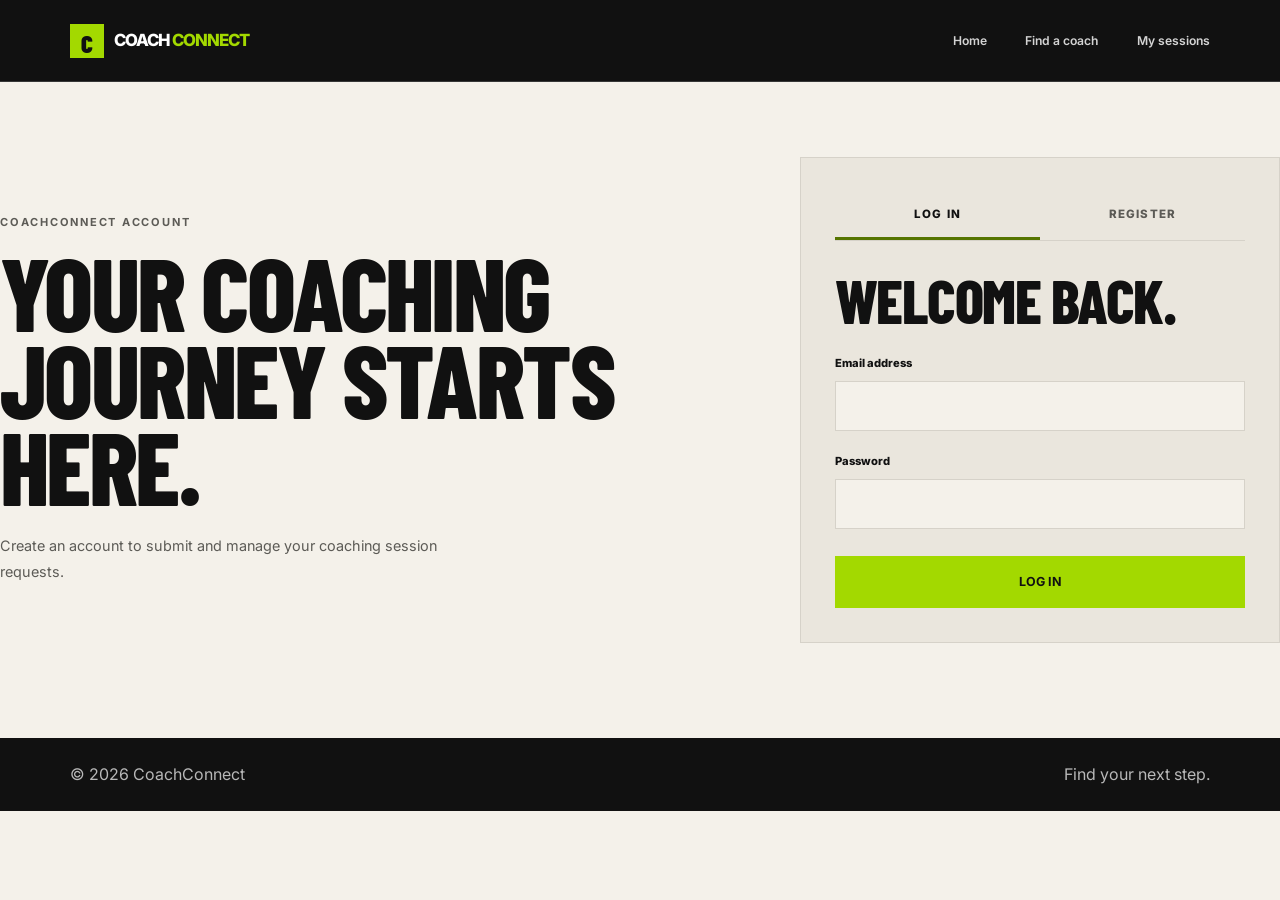
==== html/auth.html @ 82416b64 "Working on Supabase Integration" ====
<!doctype html>
<html lang="en">
<head>
  <meta charset="utf-8">
  <meta name="viewport" content="width=device-width, initial-scale=1">
  <meta name="description" content="Sign in or register for CoachConnect.">

  <title>Account | CoachConnect</title>

  <link rel="preconnect" href="https://fonts.googleapis.com">
  <link rel="preconnect" href="https://fonts.gstatic.com" crossorigin>
  <link href="https://fonts.googleapis.com/css2?family=Barlow+Condensed:wght@500;600;700;800&family=Inter:wght@400;500;600;700&display=swap" rel="stylesheet">

  <link rel="stylesheet" href="/css/style.css">
  <script type="module" src="../js/auth.js"></script>
</head>

<body>

  <a class="skip-link" href="#main-content">Skip to content</a>

  <header class="site-header">
    <a class="logo" href="/html/index.html" aria-label="CoachConnect home">
      <span class="logo-mark" aria-hidden="true">C</span>
      <span>COACH<span class="logo-accent">CONNECT</span></span>
    </a>

    <nav class="primary-nav" aria-label="Main navigation">
      <a href="/html/index.html">Home</a>
      <a href="/html/find-coach.html">Find a coach</a>
      <a href="/html/my-sessions.html">My sessions</a> 
      <!--<a href="/html/auth.html">Account</a> -->
    </nav>
  </header>

  <main id="main-content" class="page-shell auth-page">

    <section class="auth-intro">
      <p class="eyebrow">COACHCONNECT ACCOUNT</p>
      <h1>Your coaching journey starts here.</h1>
      <p class="page-lead">
        Create an account to submit and manage your coaching session requests.
      </p>
    </section>

    <section class="auth-card">

      <div class="auth-tabs">
        <button
          type="button"
          class="auth-tab active"
          id="show-login"
          aria-pressed="true">
          LOG IN
        </button>

        <button
          type="button"
          class="auth-tab"
          id="show-register"
          aria-pressed="false">
          REGISTER
        </button>
      </div>

      <div id="auth-message" class="notice" role="status" aria-live="polite" hidden></div>

      <!-- Login form -->
      <form id="login-form" class="auth-form">

        <h2>Welcome back.</h2>

        <div class="form-field">
          <label for="login-email">Email address</label>
          <input
            type="email"
            id="login-email"
            name="email"
            autocomplete="email"
            required>
        </div>

        <div class="form-field">
          <label for="login-password">Password</label>
          <input
            type="password"
            id="login-password"
            name="password"
            autocomplete="current-password"
            required>
        </div>

        <button class="button button-accent" type="submit">
          LOG IN
        </button>

      </form>

      <!-- Registration form -->
      <form id="register-form" class="auth-form" hidden>

        <h2>Create your account.</h2>

        <div class="form-field">
          <label for="register-name">Full name</label>
          <input
            type="text"
            id="register-name"
            name="fullName"
            autocomplete="name"
            required>
        </div>

        <div class="form-field">
          <label for="register-email">Email address</label>
          <input
            type="email"
            id="register-email"
            name="email"
            autocomplete="email"
            required>
        </div>

        <div class="form-field">
          <label for="register-password">Password</label>
          <input
            type="password"
            id="register-password"
            name="password"
            autocomplete="new-password"
            minlength="8"
            required>
        </div>

        <button class="button button-accent" type="submit">
          CREATE ACCOUNT
        </button>

      </form>

      <!-- Logged-in account information -->
      <div id="account-panel" hidden>
        <h2>You're signed in.</h2>
        <p id="account-name"></p>

        <a class="button button-accent" href="/html/my-sessions.html">
          VIEW MY SESSIONS
        </a>

        <button id="logout-button" class="button button-cancel" type="button">
          LOG OUT
        </button>
      </div>

    </section>

  </main>

  <footer class="site-footer">
    <span>© 2026 CoachConnect</span>
    <span>Find your next step.</span>
  </footer>

  

</body>
</html>
---- css/style.css ----
:root {
  color-scheme: light;
  --color-ink: #111111;
  --color-paper: #F4F1EA;
  --color-accent: #A3D900;
  --color-accent-dark: #567500;
  --color-muted: #5C5B56;
  --color-line: #D6D2C9;
  --color-white: #FFFFFF;
  --font-heading: "Barlow Condensed", Impact, sans-serif;
  --font-body: "Inter", Arial, sans-serif;
  --content-width: 1200px;
  --page-gutter: clamp(20px, 5.5vw, 84px);
  --space-1: 8px;
  --space-2: 16px;
  --space-3: 24px;
  --space-4: 32px;
  --space-5: 48px;
  --space-6: 64px;
  --space-7: 88px;
  --space-8: 112px;
  --focus-ring: 3px solid #567500;
}

* {
    box-sizing: border-box;
}

html {
    scroll-behavior: smooth;
    scroll-padding-top: 90px;
}

body{
    margin: 0;
    background: var(--color-paper);
    color: var(--color-ink);
    font-family: var(--font-body);
    line-height: 1.6;
    font-size: 16px;
    -webkit-font-smoothing: antialiased;
}

img {
    display: block;
    max-width: 100%;
}

a { 
    color: inherit; 
}

button, input, select {
    font: inherit;
}

button, a {
    -webkit-tap-highlight-color: transparent;
}

a:focus-visible,
button:focus-visible,
input:focus-visible,
select:focus-visible {
  outline: var(--focus-ring);
  outline-offset: 4px;
}

.content-width {
  width: min(var(--content-width), calc(100% - (var(--page-gutter) * 2)));
  margin-inline: auto;
}

.skip-link {
  position: absolute;
  top: 8px;
  left: 8px;
  z-index: 1000;
  padding: 10px 14px;
  background: var(--color-accent);
  color: var(--color-ink);
  font-weight: 700;
  transform: translateY(-150%);
}
.skip-link:focus { 
    transform: translateY(0); 
}

.eyebrow {
  display: flex;
  align-items: center;
  gap: 12px;
  margin: 0 0 18px;
  font-size: .69rem;
  font-weight: 700;
  letter-spacing: .16em;
  line-height: 1.4;
  text-transform: uppercase;
}

.eyebrow-line {
  display: inline-block;
  width: 28px;
  height: 2px;
  flex: 0 0 auto;
  background: var(--color-accent);
}

.eyebrow-line-dark { 
    background: var(--color-ink); 
}
.eyebrow-dark { 
    color: var(--color-ink); 
}

/**Organise this part better */
h1, h2, h3, p { margin-top: 0; }

h1, h2, h3 {
  font-family: var(--font-heading);
  font-weight: 800;
  text-transform: uppercase;
  line-height: .92;
  letter-spacing: -.025em;
}

h1 { font-size: clamp(4.2rem, 9.4vw, 9.1rem); }
h2 { font-size: clamp(3.4rem, 6.3vw, 6.3rem); }
h3 { font-size: 2rem; }

.button {
  display: inline-flex;
  min-height: 52px;
  align-items: center;
  justify-content: center;
  gap: 28px;
  padding: 14px 20px;
  border: 0;
  border-radius: 0;
  font-size: .78rem;
  font-weight: 700;
  text-decoration: none;
  transition: background-color .2s ease, color .2s ease, transform .2s ease;
}
.button:hover { transform: translateY(-2px); }
.button-accent { background: var(--color-accent); color: var(--color-ink); }
.button-accent:hover { background: #B8F000; }
.button-dark { background: var(--color-ink); color: var(--color-white); }
.button-dark:hover { background: #343434; }

.text-link {
  display: inline-flex;
  align-items: center;
  gap: 12px;
  font-size: .78rem;
  font-weight: 700;
  text-decoration-thickness: 1px;
  text-underline-offset: 5px;
}
.text-link-light { color: var(--color-white); }

/* Header and navigation */
.site-header { 
    min-height: 82px; 
    padding: 14px var(--page-gutter); 
    display: flex; 
    align-items: center; 
    justify-content: space-between; 
    border-bottom: 1px solid rgba(255, 255, 255,.16);
    position: relative;
    z-index: 20;
    gap: 30px;
    background: var(--color-ink);
    color: var(--color-white);
}

.logo, .footer-logo { 
    font-weight: 800; 
    letter-spacing: -.06em; 
    text-decoration: none; 
    font-size: 1.05rem; 
    display: inline-flex;
    align-items: center;
    gap: 10px;
    color: inherit;
}

.logo-mark {
  display: grid;
  width: 34px;
  height: 34px;
  place-items: center;
  background: var(--color-accent);
  color: var(--color-ink);
  font-family: var(--font-heading);
  font-size: 1.55rem;
  font-weight: 900;
  letter-spacing: 0;
}
.logo-accent, .footer-logo span { color: var(--color-accent); margin-left: 3px; }

.primary-nav { 
    display: flex; 
    gap: clamp(20px, 3vw, 42px);
    align-items:center;
}

.primary-nav a { 
    text-decoration: none; 
    font-size: .76rem; 
    font-weight: 600; 
    color: rgba(255, 255, 255,.82);
    transition: color .2s ease;
}

.primary-nav a:hover, .primary-nav a[aria-current="page"] { color: var(--color-accent); }
.primary-nav .nav-cta {
  display: inline-flex;
  min-height: 42px;
  align-items: center;
  gap: 18px;
  padding: 10px 14px;
  background: var(--color-accent);
  color: var(--color-ink);
}
.primary-nav .nav-cta:hover { background: #B8F000; color: var(--color-ink); }

.menu-toggle { 
    display: none; 
    border: 0; 
    background: transparent; 
    padding: 8px 0 8px 12px; 
    font: inherit; 
    align-items: center;
    min-height: 44px;
    gap: 12px;
    color: var(--color-white);
    font-size: .8rem;
    font-weight: 700;
}

.menu-icon { display: grid; gap: 5px; }
.menu-icon span { display: block; width: 22px; height: 2px; background: var(--color-accent); }

/*Homepage Hero*/
.hero { 
    min-height: min(760px, calc(100svh - 82px));; 
    position: relative;
    display: flex;
    overflow: hidden;
    background:#252824 ;
    color: var(--color-white);
    align-items: center;
}

.hero-image, .hero-shade {
  position: absolute;
  inset: 0;
}

.hero-image {
  /*find a picture for the hero section
  background-image: 
  */
  background-position: center 42%;
  background-size: cover;
  transform: scale(1.02);
}

.hero-shade {
  background: linear-gradient(90deg, rgba(10,12,10,.94) 0%, rgba(10,12,10,.78) 44%, rgba(10,12,10,.22) 100%),
              linear-gradient(0deg, rgba(10,12,10,.45), transparent 42%);
}

.hero-content {
  position: relative;
  z-index: 2;
  padding-block: 96px 112px;
}
.hero-eyebrow { color: rgba(255,255,255,.9); margin-bottom: 30px; }
.hero-title {
  max-width: 900px;
  margin: 0;
  font-size: clamp(4.5rem, 10.2vw, 10rem);
  line-height: .79;
  letter-spacing: -.035em;
}

.hero-title span { color: var(--color-accent); }
.hero-copy {
  max-width: 510px;
  margin: 30px 0 0;
  color: rgba(255,255,255,.82);
  font-size: clamp(.95rem, 1.2vw, 1.06rem);
  line-height: 1.75;
}
.hero-actions { display: flex; align-items: center; flex-wrap: wrap; gap: 28px; margin-top: 32px; }
.hero-index {
  position: absolute;
  z-index: 2;
  right: var(--page-gutter);
  bottom: 42px;
  display: flex;
  align-items: center;
  gap: 12px;
  color: rgba(255,255,255,.8);
  font-size: .68rem;
  font-weight: 700;
}
.hero-index span:first-child { color: var(--color-accent); }
.hero-index-line { width: 70px; height: 1px; background: rgba(255,255,255,.55); }
.hero-location {
  position: absolute;
  z-index: 2;
  left: var(--page-gutter);
  bottom: 28px;
  margin: 0;
  color: rgba(255,255,255,.68);
  font-size: .59rem;
  font-weight: 700;
  letter-spacing: .14em;
}

/* Quick search band */
.search-band {
  display: grid;
  grid-template-columns: minmax(190px, .7fr) minmax(0, 1.8fr);
  column-gap: clamp(30px, 6vw, 90px);
  align-items: center;
  padding: 48px var(--page-gutter) 38px;
  background: var(--color-accent);
}
.search-band-heading h2 {
  margin: 0;
  font-size: clamp(2.2rem, 4vw, 3.8rem);
  line-height: .88;
}
.search-band-heading .eyebrow { margin-bottom: 12px; }
.quick-search {
  display: flex;
  min-height: 76px;
  align-items: center;
  gap: 20px;
  padding: 10px;
  background: var(--color-paper);
}
.search-field { display: grid; flex: 1 1 0; gap: 4px; padding: 0 14px; }
.field-label { font-size: .6rem; font-weight: 800; letter-spacing: .13em; }
.search-field select, .search-field input {
  width: 100%;
  min-height: 30px;
  border: 0;
  border-radius: 0;
  outline-offset: 3px;
  background: transparent;
  color: var(--color-ink);
  font-size: .84rem;
}
.search-field input::placeholder { color: #77756E; opacity: 1; }
.search-divider { width: 1px; height: 38px; background: var(--color-line); }
.search-submit { flex: 0 0 auto; }
.search-note {
  grid-column: 2;
  margin: 12px 0 0;
  color: #303820;
  font-size: .72rem;
}
.search-note a { font-weight: 700; text-underline-offset: 3px; }

/* Featured coach cards */
.section { padding-block: var(--space-8); }
.featured-section { padding-top: 112px; padding-bottom: 112px; }
.section-heading {
  display: flex;
  align-items: end;
  justify-content: space-between;
  gap: 30px;
  margin-bottom: 42px;
}
.section-heading h2 { margin: 0; }
.section-heading h2 span, .how-intro h2 span, .closing-cta h2 span { color: var(--color-accent-dark); }
.section-heading .text-link { margin-bottom: 8px; }
.coach-grid { display: grid; grid-template-columns: repeat(3, minmax(0, 1fr)); gap: 22px; }
.coach-card { min-width: 0; background: #EAE6DD; }
.coach-image-link {
  position: relative;
  display: block;
  height: clamp(190px, 23vw, 285px);
  overflow: hidden;
  background: #D2CEC4;
}
.coach-image-link img {
  width: 100%;
  height: 100%;
  object-fit: cover;
  transition: transform .5s ease;
}
.coach-card:hover .coach-image-link img { transform: scale(1.045); }
.coach-sport-tag {
  position: absolute;
  left: 14px;
  bottom: 14px;
  padding: 7px 10px;
  background: var(--color-accent);
  color: var(--color-ink);
  font-size: .61rem;
  font-weight: 800;
  letter-spacing: .1em;
}
.coach-card-body { padding: 22px 20px 18px; }
.coach-card-topline {
  display: flex;
  justify-content: space-between;
  gap: 10px;
  margin-bottom: 13px;
  color: #65635D;
  font-size: .58rem;
  font-weight: 700;
  letter-spacing: .1em;
}
.coach-card h3 { margin: 0 0 7px; font-size: 2rem; }
.coach-speciality { margin: 0 0 12px; color: #4D4B45; font-size: .75rem; font-weight: 700; }
.coach-description { min-height: 70px; margin: 0; color: #5C5A54; font-size: .78rem; line-height: 1.65; }
.coach-card-footer {
  display: flex;
  align-items: center;
  justify-content: space-between;
  gap: 12px;
  margin-top: 18px;
  padding-top: 15px;
  border-top: 1px solid #D3CFC5;
}
.coach-card-footer strong { font-size: 1rem; }
.coach-card-footer small { color: #5C5A54; font-size: .68rem; }
.coach-card-footer a { font-size: .68rem; font-weight: 700; text-decoration: none; }
.coach-card-footer a:hover { text-decoration: underline; text-underline-offset: 4px; }
.sample-note { margin: 20px 0 0; color: #626057; font-size: .66rem; line-height: 1.6; }

/* How it works */
.how-section { padding-block: 105px; background: var(--color-ink); color: var(--color-white); }
.how-layout { display: grid; grid-template-columns: .9fr 1.1fr; gap: clamp(50px, 9vw, 140px); }
.how-intro h2 { margin: 0 0 24px; }
.how-intro h2 span { color: var(--color-accent); }
.how-intro > p:not(.eyebrow) { max-width: 390px; margin-bottom: 10px; color: rgba(255,255,255,.7); font-size: .88rem; line-height: 1.8; }
.how-intro .button { margin-top: 24px; }
.steps-list { border-top: 1px solid rgba(255,255,255,.25); }
.step-item {
  display: grid;
  grid-template-columns: 48px 1fr 24px;
  align-items: start;
  gap: 18px;
  padding: 25px 0;
  border-bottom: 1px solid rgba(255,255,255,.25);
}
.step-number { padding-top: 5px; color: var(--color-accent); font-size: .72rem; font-weight: 700; }
.step-item h3 { margin: 0 0 7px; font-size: 1.75rem; }
.step-item p { max-width: 440px; margin: 0; color: rgba(255,255,255,.67); font-size: .77rem; line-height: 1.7; }
.step-arrow { color: var(--color-accent); font-size: 1.15rem; }

/* Closing CTA and footer */
.closing-cta {
  display: flex;
  align-items: center;
  justify-content: space-between;
  gap: 30px;
  padding-block: 100px;
}
.closing-cta h2 { margin: 0; }
.closing-cta h2 span { color: var(--color-accent-dark); }
.closing-cta .button { min-width: 185px; }

.site-footer {
  display: flex;
  align-items: center;
  justify-content: space-between;
  gap: 20px;
  padding: 24px var(--page-gutter);
  background: var(--color-ink);
  color: rgba(255,255,255,.7);
}
.footer-logo { color: var(--color-white); font-size: .8rem; }
.site-footer p { margin: 0; font-size: .68rem; }

/* Responsive layouts */
@media (max-width: 900px) {
  .search-band { grid-template-columns: 1fr; gap: 24px; }
  .search-note { grid-column: 1; }
  .coach-grid { gap: 14px; }
  .coach-card-body { padding-inline: 15px; }
  .coach-card h3 { font-size: 1.75rem; }
  .how-layout { gap: 48px; }
}

@media (max-width: 700px) {
  :root { --page-gutter: 22px; }
  .site-header { min-height: 72px; }
  .menu-toggle { display: inline-flex; }
  .primary-nav {
    position: absolute;
    top: 100%;
    right: 0;
    left: 0;
    display: none;
    align-items: stretch;
    gap: 0;
    padding: 8px var(--page-gutter) 18px;
    background: var(--color-ink);
    border-top: 1px solid rgba(255,255,255,.15);
  }

  .primary-nav.is-open { display: flex; flex-direction: column; }
  .primary-nav a { padding: 13px 0; }
  .primary-nav .nav-cta { justify-content: space-between; margin-top: 8px; padding-inline: 14px; }
  .hero { min-height: 680px; min-height: min(760px, calc(100svh - 72px)); align-items: end; }
  .hero-image { background-position: 58% center; }
  .hero-shade { background: linear-gradient(90deg, rgba(10,12,10,.88), rgba(10,12,10,.45)), linear-gradient(0deg, rgba(10,12,10,.65), transparent 75%); }
  .hero-content { padding-block: 90px 115px; }
  .hero-title { font-size: clamp(4.2rem, 17vw, 7.3rem); }
  .hero-copy { max-width: 430px; font-size: .9rem; }
  .hero-index { bottom: 22px; }
  .hero-location { right: 90px; bottom: 20px; max-width: 190px; font-size: .52rem; line-height: 1.5; }
  .search-band { padding: 38px var(--page-gutter) 28px; gap: 22px; }
  .search-band-heading h2 { font-size: 3.2rem; }
  .quick-search { display: grid; grid-template-columns: 1fr; gap: 8px; padding: 12px; }
  .search-field { padding: 8px 8px 10px; }
  .search-divider { width: 100%; height: 1px; }
  .search-submit { width: 100%; }
  .featured-section { padding-top: 76px; padding-bottom: 76px; }
  .section-heading { align-items: start; flex-direction: column; gap: 18px; margin-bottom: 28px; }
  .section-heading h2 { font-size: clamp(3.5rem, 14vw, 5.5rem); }
  .coach-grid { grid-template-columns: 1fr; gap: 20px; }
  .coach-image-link { height: 250px; }
  .coach-card-body { padding: 20px; }
  .coach-description { min-height: 0; }
  .how-section { padding-block: 76px; }
  .how-layout { grid-template-columns: 1fr; gap: 48px; }
  .how-intro h2 { font-size: clamp(3.8rem, 15vw, 5.7rem); }
  .step-item { grid-template-columns: 34px 1fr 18px; gap: 12px; padding: 22px 0; }
  .step-item h3 { font-size: 1.65rem; }
  .closing-cta { align-items: flex-start; flex-direction: column; padding-block: 75px; }
  .closing-cta h2 { font-size: clamp(3.8rem, 15vw, 5.7rem); }
  .site-footer { align-items: flex-start; flex-direction: column; gap: 8px; padding-block: 22px; }
}

@media (max-width: 380px) {
  .hero-title { font-size: 3.85rem; }
  .hero-actions { align-items: flex-start; flex-direction: column; gap: 18px; }
  .coach-card-footer { align-items: flex-start; flex-direction: column; }
}

/* Respect the visitor's device-level motion preference. */
@media (prefers-reduced-motion: reduce) {
  html { scroll-behavior: auto; }
  *, *::before, *::after {
    animation-duration: .01ms !important;
    animation-iteration-count: 1 !important;
    transition-duration: .01ms !important;
    scroll-behavior: auto !important;
  }
}

/*FIND A COACH PAGE*/
.find-hero{
  position:relative;
  overflow:hidden;
  background:var(--color-ink);
  color:var(--color-white)
}

.find-hero:after{
  position:absolute;
  top:-80px;right:7%;
  width:360px;
  height:360px;
  border:1px solid rgba(163,217,0,.28);
  border-radius:50%;
  content:"";
  box-shadow:0 0 0 48px rgba(163,217,0,.035),0 0 0 96px rgba(163,217,0,.025)
}

.find-hero-inner{
  position:relative;z-index:1;padding-block:82px 88px
}

.find-hero h1{
  margin:0;font-size:clamp(5rem,10vw,9.5rem)
}

.find-hero h1 span{
  color:var(--color-accent)
}

.find-hero-inner>p:last-child{
  max-width:510px;margin:24px 0 0;color:rgba(255,255,255,.72);font-size:.92rem;line-height:1.75
}

.find-hero-index{
  position:absolute;
  right:var(--page-gutter);
  bottom:28px;
  color:rgba(255,255,255,.55);
  font-size:.6rem;font-weight:700;
  letter-spacing:.14em
}

.directory-section{
  padding-block:86px 90px
}

.directory-heading{
  display:flex;align-items:end;justify-content:space-between;gap:35px;margin-bottom:38px
}

.directory-heading h2{
  margin:0;font-size:clamp(3.8rem,7vw,6.3rem)
}

.directory-heading h2 span,.comparison-heading h2 span{
  color:var(--color-accent-dark)
}

.directory-intro{
  max-width:380px;margin:0 0 7px;color:var(--color-muted);font-size:.83rem;line-height:1.75
}

.filter-panel{
  display:grid;
  grid-template-columns:minmax(220px,1.5fr) repeat(3,minmax(130px,1fr)) auto;
  align-items:end;gap:12px;padding:20px;background:#EAE6DD;
  border:1px solid var(--color-line)
}

.filter-label{
  display:block;
  margin-bottom:8px;
  font-size:.61rem;
  font-weight:800;
  letter-spacing:.12em
}

.search-input-wrap{
  display:flex;
  min-height:48px;
  align-items:center;
  gap:9px;padding:0 12px;
  background:var(--color-paper);
  border:1px solid #D4D0C6}

.search-input-wrap>span{
  color:#626057;
  font-size:1.35rem
}

.search-input-wrap input{
  width:100%;min-width:0;
  border:0;outline:0;
  background:transparent;
  color:var(--color-ink);
  font-size:.75rem
}

.filter-control select{
  width:100%;
  min-height:48px;
  padding:0 10px;
  border:1px solid #D4D0C6;
  border-radius:0;
  background:var(--color-paper);
  color:var(--color-ink);
  font-size:.73rem
}

.filter-actions{
  display:grid;
  gap:7px
}

.filter-submit{
  min-height:48px;
  padding:11px 13px;
  gap:12px;
  white-space:nowrap;
  font-size:.68rem
}

.reset-filters{
  min-height:28px;
  border:0;
  background:transparent;
  color:#55534D;
  font-size:.68rem;font-weight:700;
  text-decoration:underline;
  text-underline-offset:3px;
  cursor:pointer
}

.results-toolbar{
  display:flex;
  align-items:center;
  justify-content:space-between;
  gap:20px;
  padding-block:25px 18px
}

.result-count{
  margin:0;
  font-size:.76rem;
  font-weight:700
}

.sort-control{
  display:flex;
  align-items:center;
  gap:12px
}

.sort-control span{
  color:#66645D;
  font-size:.59rem;
  font-weight:800;
  letter-spacing:.1em
}

.sort-control select{
  min-height:38px;
  padding:0 10px;
  border:1px solid var(--color-line);
  border-radius:0;
  background:transparent;
  color:var(--color-ink);
  font-size:.7rem
}

.directory-grid{
  display:grid;
  grid-template-columns:repeat(3,minmax(0,1fr));
  gap:20px
}

.directory-card{
  min-width:0;
  background:#EAE6DD;
  border:1px solid #E0DCD2
}

.directory-card-image{
  position:relative;
  display:block;
  height:225px;
  overflow:hidden;
  background:#D2CEC4
}

.directory-card-image img{
  width:100%;
  height:100%;
  object-fit:cover;
  transition:transform .45s ease
}

.directory-card:hover .directory-card-image img{transform:scale(1.04)}

.directory-sport-tag{
  position:absolute;
  left:13px;
  bottom:13px;
  padding:7px 10px;
  background:var(--color-accent);
  color:var(--color-ink);
  font-size:.6rem;
  font-weight:800;
  letter-spacing:.09em
}

.directory-card-body{padding:18px}

.directory-card-meta{
  display:flex;
  justify-content:space-between;
  gap:8px;
  margin-bottom:12px;
  color:#68665E;
  font-size:.55rem;
  font-weight:700;
  letter-spacing:.08em
}

.directory-card h3{
  margin:0 0 7px;
  font-size:1.9rem
}

.directory-speciality{
  margin:0 0 10px;
  color:#4F4D47;
  font-size:.72rem;
  font-weight:700
}

.directory-bio{
  min-height:64px;
  margin:0;
  color:#5D5B54;
  font-size:.72rem;
  line-height:1.65
}

.directory-facts{
  display:grid;
  grid-template-columns:1fr 1fr;
  gap:10px;margin-top:16px;
  padding-block:13px;
  border-top:1px solid #D3CFC5;
  border-bottom:1px solid #D3CFC5
}

.directory-facts span{
  display:grid;
  gap:3px;
  font-size:.68rem;
  font-weight:600
}

.directory-facts small{
  color:#66645D;
  font-size:.55rem;
  font-weight:800;
  letter-spacing:.1em}

.directory-card-footer{
  display:flex;
  align-items:center;
  justify-content:space-between;
  gap:8px;
  padding-top:14px
}

.directory-price{
  display:flex;
  align-items:baseline;
  gap:5px;
  margin:0
}

.directory-price strong{font-size:1rem}

.directory-price span{
  color:#68665E;
  font-size:.63rem}

.profile-link{
  font-size:.67rem;
  font-weight:700;
  text-decoration:none}

.profile-link:hover{
  text-decoration:underline;
  text-underline-offset:4px
}

.compare-checkbox{
  display:flex;
  min-height:44px;
  align-items:center;
  gap:9px;
  margin-top:10px;
  color:#494740;
  font-size:.68rem;
  font-weight:700;
  cursor:pointer
}

.compare-checkbox input{
  width:17px;
  height:17px;
  margin:0;
  accent-color:var(--color-accent-dark)
}


.empty-state{
  padding:70px 20px;
  text-align:center;
  background:#EAE6DD
}

.empty-state[hidden],.compare-tray[hidden],.compare-panel[hidden]{display:none}

.empty-state-mark{
  display:inline-grid;
  width:48px;height:48px;
  place-items:center;
  margin-bottom:16px;
  background:var(--color-accent);
  font-family:var(--font-heading);
  font-size:2rem;
  font-weight:800
}

.empty-state h3{
  margin:0 0 10px;
  font-size:2.4rem
}

.empty-state p{
  color:var(--color-muted);
  font-size:.8rem
}

.empty-state .button{margin-top:8px}

.compare-tray{
  position:sticky;
  z-index:10;
  bottom:14px;
  display:flex;
  align-items:center;
  gap:20px;
  margin-top:28px;
  padding:16px 18px;
  background:var(--color-ink);
  color:var(--color-white);
  box-shadow:0 8px 30px rgba(0,0,0,.18)
}

.compare-tray-copy{
  display:grid;
  gap:2px;
  min-width:150px
}

.compare-tray-label{
  color:var(--color-accent);
  font-size:.56rem;
  font-weight:800;
  letter-spacing:.12em
}

.compare-tray-copy strong{font-size:.73rem}

.compare-tray-names{
  flex:1;
  color:rgba(255,255,255,.75);
  font-size:.7rem
}

.compare-tray .button{
  min-height:42px;
  padding:10px 14px;
  gap:12px;
  font-size:.68rem
}

.compare-tray .button:disabled{
  opacity:.45;
  cursor:not-allowed;
  transform:none
}

.compare-clear{
  min-height:40px;
  padding:8px;
  border:0;
  background:transparent;
  color:rgba(255,255,255,.8);
  font-size:.65rem;
  text-decoration:underline;
  text-underline-offset:3px;
  cursor:pointer
}

.compare-panel{padding-block:20px 85px}

.comparison-heading{
  display:flex;
  align-items:end;
  justify-content:space-between;
  gap:20px;
  margin-bottom:28px
}

.comparison-heading h2{
  margin:0;
  font-size:clamp(3rem,6vw,5rem)
}

.comparison-close{
  min-height:42px;
  padding:8px 12px;
  border:1px solid var(--color-ink);
  background:transparent;
  font-size:.68rem;
  font-weight:700;
  cursor:pointer
}

.comparison-table-wrap{overflow-x:auto}

.comparison-table{
  width:100%;
  border-collapse:collapse;
  background:#EAE6DD;
  text-align:left
}

.comparison-table th,.comparison-table td{
  min-width:150px;
  padding:16px;
  border-bottom:1px solid #D2CEC4;
  font-size:.75rem
}

.comparison-table thead th{
  background:var(--color-ink);
  color:var(--color-white);
  font-size:.72rem
}

.comparison-table thead th:first-child{color:var(--color-accent)}

.comparison-table tbody th{
  width:180px;
  color:#55534D;
  font-size:.65rem;
  text-transform:uppercase
}

@media(max-width:1050px){
  .filter-panel{grid-template-columns:repeat(2,minmax(0,1fr))}
  .filter-search{grid-column:span 2}
  .filter-actions{
    display:flex;
    align-items:center;
    justify-content:flex-end;
    grid-column:span 2
  }
  .directory-grid{
    grid-template-columns:repeat(2,minmax(0,1fr))
  }
}

@media(max-width:700px){
  .find-hero-inner{padding-block:68px 76px}
  .find-hero h1{font-size:clamp(5rem,20vw,7rem)}
  .directory-section{padding-block:65px 70px}
  .directory-heading{
    align-items:flex-start;
    flex-direction:column;
    gap:14px}
    .directory-heading h2{font-size:clamp(3.8rem,15vw,5.3rem)}
    .filter-panel{
      grid-template-columns:1fr;
      padding:15px
    }
    .filter-search,.filter-actions{grid-column:auto}
    .filter-actions{display:grid}
    .results-toolbar{
      align-items:flex-start;
      flex-direction:column;gap:12px
    }
    .directory-grid{grid-template-columns:1fr;gap:17px}
    .directory-card-image{height:245px}
    .directory-bio{min-height:0}
    .compare-tray{
      bottom:8px;
      flex-wrap:wrap;
      gap:10px;
      padding:13px
    }
    .compare-tray-copy{flex:1}
    .compare-tray-names{order:3;flex-basis:100%}
    .compare-tray .button{flex:1}
    .comparison-heading{align-items:flex-start;flex-direction:column}
    .comparison-table th,
    .comparison-table td{min-width:135px;padding:12px}
  }

@media(prefers-reduced-motion:reduce){
  .directory-card-image img{transition:none}}

/* COACH PROFILE PAGE */
.profile-page{padding-top:34px}

.profile-topline{display:flex;
  align-items:center;
  justify-content:space-between;
  gap:20px;margin-bottom:32px
}

.profile-topline .eyebrow{
  margin:0;
  color:var(--color-muted)
}

.profile-status{
  margin:0 auto 44px;
  padding:22px 24px;
  background:#EAE6DD;
  border-left:4px solid var(--color-accent-dark);
  font-size:.86rem
}

.profile-status.notice-error{border-left-color:#A43B2E}

.profile-content[hidden]{display:none}

.profile-hero{
  display:grid;
  grid-template-columns:1.02fr .98fr;
  align-items:center;
  gap:clamp(35px,6vw,86px);
  padding-bottom:70px
}

.profile-hero-copy{padding-block:22px}

.profile-location{margin-bottom:18px;color:var(--color-muted);
  font-size:.66rem;
  font-weight:800;
  letter-spacing:.13em
}

.profile-hero h1{
  max-width:700px;
  margin:0 0 16px;
  font-size:clamp(4.6rem,8.2vw,8.3rem);
  overflow-wrap:anywhere
}

.profile-focus{
  margin:0 0 22px;
  font-size:.9rem;
  font-weight:700
}

.profile-intro{
  max-width:540px;
  margin:0;
  color:#55534D;
  font-size:.91rem;
  line-height:1.85
}

.profile-hero-actions{
  display:flex;
  align-items:center;
  flex-wrap:wrap;
  gap:22px;
  margin-top:30px
}

.profile-portrait{
  position:relative;
  min-height:490px;
  margin:0;
  background:#D6D2C9;
  overflow:hidden
}

.profile-portrait img{
  width:100%;
  height:100%;
  min-height:490px;
  max-height:620px;
  object-fit:cover
}

.profile-portrait figcaption{
  position:absolute;
  right:0;
  bottom:0;
  padding:12px 16px;
  background:var(--color-ink);
  color:var(--color-white);
  font-size:.62rem;
  font-weight:700;
  letter-spacing:.08em;
  text-transform:uppercase
}

.profile-facts-band{
  background:var(--color-ink);
  color:var(--color-white)
}

.profile-facts{
  display:grid;
  grid-template-columns:repeat(4,1fr);
  gap:24px;
  padding-block:28px
}

.profile-facts>div{
  display:grid;
  gap:6px;
  padding-left:18px;
  border-left:2px solid var(--color-accent)
}

.profile-facts span{
  color:rgba(255,255,255,.6);
  font-size:.59rem;
  font-weight:800;
  letter-spacing:.12em
}

.profile-facts strong{
  font-family:var(--font-heading);
  font-size:1.75rem;
  line-height:1.1;
  text-transform:uppercase
}

.profile-details{
  display:grid;
  grid-template-columns:minmax(0,1.35fr) minmax(280px,.65fr);
  gap:clamp(40px,8vw,115px);
  padding-block:90px
}

.profile-main-column{
  display:grid;
  align-content:start;
  gap:70px
}

.profile-section-block .eyebrow{color:var(--color-muted)}

.profile-section-block h2{
  max-width:700px;
  margin:0 0 22px;
  font-size:clamp(3.5rem,6vw,5.6rem)
}

.profile-section-block h2 span{color:var(--color-accent-dark)}

.profile-section-block>p:last-child{
  max-width:680px;
  margin:0;
  color:#55534D;
  font-size:.9rem;
  line-height:1.9
}
.approach-list{
  display:grid;
  gap:0;
  margin:0;
  padding:0;
  list-style:none;
  border-top:1px solid var(--color-line)
}

.approach-list li{
  display:grid;
  grid-template-columns:42px 1fr;
  gap:15px;
  align-items:start;
  padding:18px 0;
  border-bottom:1px solid var(--color-line)
}

.approach-number{
  color:var(--color-accent-dark);
  font-size:.7rem;
  font-weight:800
}

.approach-list p{
  margin:0;
  font-size:.86rem;
  font-weight:600;
  line-height:1.65
}

.profile-info-card{
  position:sticky;
  top:25px;
  padding:28px;
  background:#EAE6DD;
  border:1px solid #DEDAD0
}

.profile-info-card .eyebrow{
  margin-bottom:14px;
  color:var(--color-muted)
}

.profile-info-card h3{
  margin:0 0 14px;
  font-size:2.3rem
}

.profile-info-card>p:not(.eyebrow):not(.profile-small-label):not(.profile-rate){
  color:#55534D;
  font-size:.77rem;
  line-height:1.75
}

.profile-session-types{
  display:flex;
  flex-wrap:wrap;
  gap:7px;
  margin-top:15px
}

.session-type-tag{
  padding:7px 10px;
  background:var(--color-paper);
  font-size:.63rem;
  font-weight:700
}

.profile-card-divider{
  height:1px;
  margin:21px 0;
  background:#D1CDC3
}

.profile-small-label{
  margin:0 0 7px;
  font-size:.59rem;
  font-weight:800;
  letter-spacing:.12em
}

.profile-rate{
  display:flex;
  align-items:baseline;
  gap:5px;
  margin:22px 0 15px
}

.profile-rate strong{
  font-family:var(--font-heading);
  font-size:2.4rem;
  line-height:1
}

.profile-rate span{
  color:var(--color-muted);
  font-size:.7rem
}

.profile-card-button{
  width:100%;
  justify-content:space-between
}

.profile-demo-note{
  padding-block:25px;
  background:#E5E1D8;
  border-top:1px solid var(--color-line)
}

.profile-demo-note .content-width{
  display:grid;
  grid-template-columns:180px 1fr;
  gap:22px;
  align-items:start
}

.profile-demo-note strong{
  font-size:.72rem;
  text-transform:uppercase}

.profile-demo-note p{
  max-width:850px;
  margin:0;
  color:#55534D;
  font-size:.7rem;
  line-height:1.75
}

@media(max-width:900px){
  .profile-hero{
    grid-template-columns:1fr  .85fr;
    gap:30px
  }
  .profile-portrait,.profile-portrait img{min-height:400px}
  .profile-facts{grid-template-columns:repeat(2,1fr)}
  .profile-details{
    grid-template-columns:1fr  .8fr;
    gap:35px
  }
  .profile-info-card{padding:22px}
}

@media(max-width:700px){
  .profile-page{padding-top:24px}
  .profile-topline{
    align-items:flex-start;
    flex-direction:column;
    gap:18px;
    margin-bottom:22px
  }
  .profile-hero{
    grid-template-columns:1fr;
    gap:28px;
    padding-bottom:42px
  }
  .profile-hero-copy{padding:0}
  .profile-hero h1{font-size:clamp(4.5rem,18vw,6.8rem)}
  .profile-intro{font-size:.84rem}
  .profile-hero-actions{
    align-items:flex-start;
    flex-direction:column;
    gap:17px
  }
  .profile-portrait,.profile-portrait img{
    min-height:310px;
    max-height:420px
  }
  .profile-facts{
    gap:20px 12px;
    padding-block:23px
  }
  .profile-facts>div{padding-left:12px}
  .profile-facts strong{font-size:1.5rem}
  .profile-details{
    grid-template-columns:1fr;
    gap:45px;
    padding-block:65px
  }
  .profile-main-column{gap:52px}
  .profile-section-block h2{font-size:clamp(3.5rem,14vw,5rem)}
  .profile-info-card{
    position:static;
    padding:23px
  }
  .profile-demo-note .content-width{
    grid-template-columns:1fr;
    gap:8px}
}

/* SESSION REQUEST PAGE */
.session-request-page {
  padding-top: 70px;
  padding-bottom: 90px;
}

.session-request-heading {
  max-width: 650px;
  margin-bottom: 45px;
}

.session-request-heading h1 {
  /*margin: 12px 0;*/
  max-width: 850px;
  margin: 0 0 22px;
  font-size: clamp(5rem, 10vw, 9rem);
  line-height: .82;
  letter-spacing: -.035em;

}

.session-request-heading > p:last-child {
  color: var(--color-muted);
  line-height: 1.7;
}

.request-layout {
  display: grid;
  grid-template-columns: 0.8fr 1.2fr;
  gap: 50px;
  align-items: start;
}

.request-coach-summary {
  padding: 30px;
  background: var(--color-paper);
  border: 1px solid var(--color-line);
}

.request-coach-summary h2 {
  margin: 12px 0;
}

.request-coach-summary p {
  line-height: 1.6;
}

.session-request-form {
  display: grid;
  gap: 22px;
}

.form-heading h2 {
  margin: 0 0 8px;
}

.form-heading p {
  color: var(--color-muted);
  font-size: 0.9rem;
}

.form-field {
  display: grid;
  gap: 8px;
}

.form-field label {
  font-weight: 600;
  font-size: 0.92rem;
}

.form-field input,
.form-field select,
.form-field textarea {
  width: 100%;
  padding: 14px;
  border: 1px solid var(--color-line);
  border-radius: 4px;
  background: var(--color-white);
  color: var(--color-ink);
  font: inherit;
}

.form-field input:focus,
.form-field select:focus,
.form-field textarea:focus {
  outline: 2px solid var(--color-accent);
  outline-offset: 2px;
}

.request-disclaimer {
  padding: 15px;
  background: var(--color-paper);
  color: var(--color-muted);
  font-size: 0.9rem;
  line-height: 1.6;
}

.session-request-form .text-link,
.request-confirmation .text-link {
  justify-self: start;
}

.request-status {
  margin-bottom: 25px;
  padding: 15px;
  background: var(--color-paper);
  border: 1px solid var(--color-line);
  line-height: 1.5;
}

.request-status.notice-error {
  border-color: #c44b4b;
  color: #a52f2f;
}

.request-confirmation {
  max-width: 650px;
  padding: 40px;
  border: 1px solid var(--color-line);
  background: var(--color-paper);
}

.request-confirmation h2 {
  margin: 12px 0;
}

.request-confirmation p {
  line-height: 1.7;
}

.request-pending-label {
  display: inline-block;
  margin: 15px 0;
  padding: 8px 14px;
  border-radius: 30px;
  background: #fff0d6;
  color: #855300;
  font-size: 0.8rem;
  font-weight: 700;
  letter-spacing: 0.06em;
}

@media (max-width: 750px) {
  .session-request-page {
    padding-top: 40px;
  }

  .request-layout {
    grid-template-columns: 1fr;
    gap: 30px;
  }

  .request-coach-summary {
    padding: 22px;
  }

  .request-confirmation {
    padding: 25px;
  }
}


/* MY SESSIONS PAGE */
.page-shell.my-sessions-page {
  min-height: 65vh;
  width: min(var(--content-width), calc(100% - (var(--page-gutter) * 2)));
  margin-inline: auto;
  padding-top: 85px;
  padding-bottom: 105px;
}

.my-sessions-page > .eyebrow {
  margin-bottom: 22px;
  color: var(--color-muted);
}

.my-sessions-page > h1 {
  max-width: 850px;
  margin: 0 0 22px;
  font-size: clamp(5rem, 10vw, 9rem);
  line-height: .82;
  letter-spacing: -.035em;
}

.page-lead {
  max-width: 510px;
  margin: 28px 0 0;
  color: var(--color-muted);
  font-size: .9rem;
  line-height: 1.8;
}

.sessions-section {
  margin-top: 85px;
}

.sessions-section-heading {
  display: flex;
  align-items: end;
  justify-content: space-between;
  gap: 30px;
  margin-bottom: 30px;
  padding-bottom: 24px;
  border-bottom: 1px solid var(--color-line);
}

.sessions-section-heading .eyebrow {
  margin-bottom: 14px;
  color: var(--color-muted);
}

.sessions-section-heading h2 {
  margin: 0;
  font-size: clamp(3.2rem, 5.5vw, 5rem);
  line-height: .9;
  color: var(--color-ink);
}

.sessions-section-heading .button {
  flex-shrink: 0;
  margin-bottom: 4px;
}

/* Loading and notification messages */

.notice {
  margin-bottom: 25px;
  padding: 20px 22px;
  background: #EAE6DD;
  border-left: 3px solid var(--color-accent);
  color: var(--color-ink);
  font-size: .8rem;
  line-height: 1.7;
}

.notice:empty {
  display: none;
}

/* Session list */

.sessions-list {
  display: grid;
  gap: 18px;
}

.session-card {
  display: grid;
  grid-template-columns: minmax(0, 1fr) auto;
  gap: 30px;
  padding: 30px;
  background: #EAE6DD;
  border: 1px solid #DEDAD0;
  transition: border-color .2s ease, transform .2s ease;
}

.session-card:hover {
  border-color: var(--color-accent-dark);
  transform: translateY(-2px);
}

/* Session details */

.session-card-details {
  min-width: 0;
}

.session-card-details h3 {
  margin: 8px 0 16px;
  font-size: 2.3rem;
  line-height: .95;
  letter-spacing: -.035em;
}

.session-card-details > p:not(.eyebrow) {
  margin: 8px 0;
  color: #55534D;
  font-size: .8rem;
  line-height: 1.7;
}

.session-card-status {
  display: flex;
  min-width: 145px;
  flex-direction: column;
  align-items: flex-end;
  justify-content: space-between;
  gap: 20px;
}

.session-status {
  display: inline-block;
  padding: 8px 12px;
  border-radius: 0;
  font-size: .59rem;
  font-weight: 800;
  letter-spacing: .1em;
  text-transform: uppercase;
}

.status-pending {
  background: #F2E4C8;
  color: #79520C;
}

.status-accepted {
  background: #DCE8C6;
  color: #405D12;
}

.status-declined {
  background: #EBD8D4;
  color: #8B352B;
}

.status-cancelled {
  background: #DDDAD3;
  color: #55534D;
}

.session-card-price {
  font-family: var(--font-heading);
  font-size: 2rem;
  font-weight: 800;
  line-height: 1;
  text-transform: uppercase;
}

.session-card-message {
  grid-column: 1 / -1;
  margin: 0;
  padding-top: 18px;
  border-top: 1px solid #D3CFC5;
  color: var(--color-muted);
  font-size: .78rem;
  line-height: 1.75;
}

/* Responsive design */

@media (max-width: 900px) {

  .page-shell.my-sessions-page {
    padding-top: 70px;
  }

  .sessions-section {
    margin-top: 65px;
  }

  .session-card {
    padding: 25px;
    gap: 20px;
  }

}

@media (max-width: 700px) {

  .page-shell.my-sessions-page {
    padding-top: 48px;
    padding-bottom: 75px;
  }

  .my-sessions-page > h1 {
    font-size: clamp(4.5rem, 17vw, 6.5rem);
  }

  .page-lead {
    font-size: .85rem;
  }

  .sessions-section {
    margin-top: 60px;
  }

  .sessions-section-heading {
    align-items: flex-start;
    flex-direction: column;
    gap: 22px;
    margin-bottom: 24px;
  }

  .sessions-section-heading h2 {
    font-size: clamp(3.2rem, 13vw, 4.3rem);
  }

  .sessions-section-heading .button {
    width: 100%;
  }

  .session-card {
    grid-template-columns: 1fr;
    gap: 20px;
    padding: 22px;
  }

  .session-card-details h3 {
    font-size: 2rem;
  }

  .session-card-status {
    min-width: 0;
    flex-direction: row;
    align-items: center;
    justify-content: space-between;
    padding-top: 17px;
    border-top: 1px solid #D3CFC5;
  }

  .session-card-price {
    font-size: 1.7rem;
  }

  .session-card-message {
    grid-column: auto;
  }

}

.session-more-details {
  grid-column: 1 / -1;
  padding-top: 16px;
  border-top: 1px solid var(--color-line);
}

.session-more-details summary {
  cursor: pointer;
  font-weight: 600;
  font-size: 0.9rem;
  color: var(--color-ink);
}

.session-more-details summary:hover {
  color: var(--color-ink);
}

.session-extra-information {
  padding: 15px 0 5px;
  color: var(--color-muted);
  font-size: 0.9rem;
  line-height: 1.7;
}

.session-extra-information p {
  margin: 8px 0;
}

.button-cancel {
  grid-column: 1 / -1;
  justify-self: start;
  padding: 11px 18px;
  border: 1px solid #b83b3b;
  background: transparent;
  color: #a12d2d;
  cursor: pointer;
  font: inherit;
  font-size: 0.85rem;
  font-weight: 700;
  transition: background 0.2s ease, color 0.2s ease;
}

.button-cancel:hover {
  background: #a12d2d;
  color: #ffffff;
}

.button-cancel:focus-visible {
  outline: 2px solid var(--color-ink);
  outline-offset: 3px;
}


@media (max-width: 650px) {
  .session-more-details {
    grid-column: auto;
  }
  .button-cancel {
    grid-column: auto;
  }
}

@media (prefers-reduced-motion: reduce) {

  .session-card {
    transition: none;
  }

}


/* COACHCONNECT AUTHENTICATION */

/* COACHCONNECT AUTHENTICATION */

/* IMPORTANT: Keep elements with the hidden attribute hidden. */
.auth-page [hidden] {
  display: none !important;
}

/* Main page layout */
.auth-page {
  min-height: 70vh;
  display: grid;
  grid-template-columns: minmax(0, 1fr) minmax(360px, 480px);
  align-items: center;
  gap: clamp(45px, 8vw, 110px);
  padding-top: 75px;
  padding-bottom: 95px;
}

/* Introductory content */
.auth-intro {
  max-width: 650px;
  margin-bottom: 0;
}

.auth-intro .eyebrow {
  color: var(--color-muted);
}

.auth-intro h1 {
  max-width: 650px;
  margin: 12px 0 24px;
  font-size: clamp(4.5rem, 8vw, 8rem);
  line-height: .85;
}

.auth-intro .page-lead {
  max-width: 470px;
  margin: 0;
  color: var(--color-muted);
  font-size: .9rem;
  line-height: 1.8;
}

/* Authentication card */
.auth-card {
  width: 100%;
  max-width: 480px;
  padding: 34px;
  background: #EAE6DD;
  border: 1px solid var(--color-line);
}

/* Login and registration tabs */
.auth-tabs {
  display: grid;
  grid-template-columns: 1fr 1fr;
  gap: 0;
  margin-bottom: 32px;
  border-bottom: 1px solid var(--color-line);
}

.auth-tab {
  min-height: 48px;
  padding: 12px;
  border: 0;
  border-bottom: 3px solid transparent;
  background: transparent;
  color: var(--color-muted);
  font-family: var(--font-body);
  font-size: .72rem;
  font-weight: 800;
  letter-spacing: .1em;
  cursor: pointer;
  transition: color .2s ease, border-color .2s ease;
}

.auth-tab:hover {
  color: var(--color-ink);
}

.auth-tab.active {
  border-bottom-color: var(--color-accent-dark);
  color: var(--color-ink);
}

/* Authentication forms */
.auth-form {
  display: grid;
  gap: 22px;
}

.auth-form h2,
#account-panel h2 {
  margin: 0 0 5px;
  font-size: clamp(2.8rem, 5vw, 3.8rem);
  line-height: .9;
}

/* Form fields */
.auth-form .form-field {
  display: grid;
  gap: 8px;
}

.auth-form .form-field label {
  font-size: .7rem;
  font-weight: 800;
}

.auth-form .form-field input {
  width: 100%;
  min-height: 50px;
  padding: 13px 14px;
  border: 1px solid var(--color-line);
  border-radius: 0;
  background: var(--color-paper);
  color: var(--color-ink);
  font-family: var(--font-body);
  font-size: .82rem;
}

.auth-form .form-field input:focus {
  outline: 2px solid var(--color-accent-dark);
  outline-offset: 2px;
}

/* Form submit buttons */
.auth-form .button {
  width: 100%;
  margin-top: 5px;
  cursor: pointer;
}

/* Authentication messages */
.auth-card .notice {
  margin-bottom: 24px;
}

/* Logged-in account panel */
#account-panel {
  display: grid;
  gap: 20px;
}

#account-panel p {
  margin: 0;
  color: var(--color-muted);
  font-size: .85rem;
  line-height: 1.7;
}

#account-panel .button {
  width: 100%;
}

/* Responsive layout */
@media (max-width: 850px) {
  .auth-page {
    grid-template-columns: 1fr;
    gap: 40px;
    padding-top: 60px;
    padding-bottom: 75px;
  }

  .auth-intro {
    max-width: 600px;
  }

  .auth-intro h1 {
    font-size: clamp(4.5rem, 12vw, 6.5rem);
  }

  .auth-card {
    max-width: 560px;
  }
}

@media (max-width: 600px) {
  .auth-page {
    gap: 30px;
    padding-top: 45px;
  }

  .auth-intro h1 {
    font-size: clamp(4rem, 16vw, 5.5rem);
  }

  .auth-card {
    padding: 23px;
  }

  .auth-form h2,
  #account-panel h2 {
    font-size: 2.8rem;
  }
}
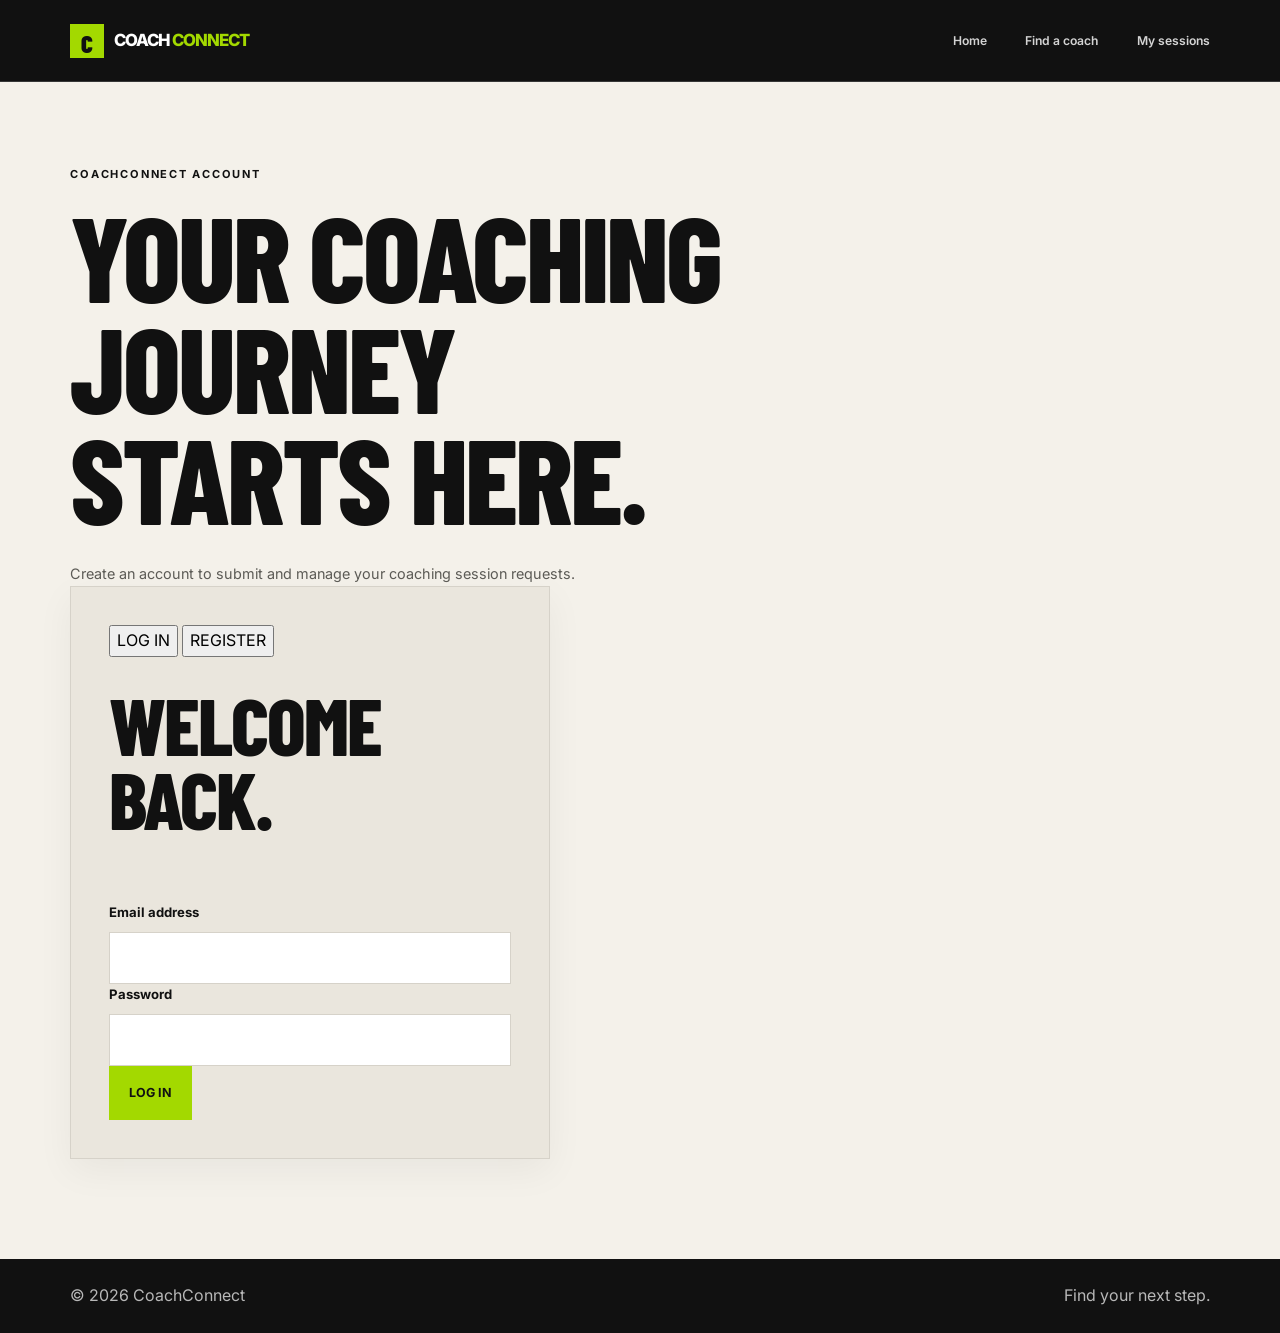
==== commit d51f106d: "Editing and organising project structure" ====
--- a/html/auth.html
+++ b/html/auth.html
@@ -13,6 +13,9 @@
   <link href="https://fonts.googleapis.com/css2?family=Barlow+Condensed:wght@500;600;700;800&family=Inter:wght@400;500;600;700&display=swap" rel="stylesheet">
 
   <link rel="stylesheet" href="/css/style.css">
+  <link rel="stylesheet" href="/css/components.css">
+  <link rel="stylesheet" href="/css/pages.css">
+  <link rel="stylesheet" href="/css/responsive.css">
   <script type="module" src="../js/auth.js"></script>
 </head>
 
--- a/css/style.css
+++ b/css/style.css
@@ -7,10 +7,13 @@
   --color-muted: #5C5B56;
   --color-line: #D6D2C9;
   --color-white: #FFFFFF;
+
   --font-heading: "Barlow Condensed", Impact, sans-serif;
   --font-body: "Inter", Arial, sans-serif;
+
   --content-width: 1200px;
   --page-gutter: clamp(20px, 5.5vw, 84px);
+
   --space-1: 8px;
   --space-2: 16px;
   --space-3: 24px;
@@ -19,9 +22,11 @@
   --space-6: 64px;
   --space-7: 88px;
   --space-8: 112px;
+
   --focus-ring: 3px solid #567500;
 }
 
+/* GLOBAL RESET */
 * {
     box-sizing: border-box;
 }
@@ -41,6 +46,8 @@
     -webkit-font-smoothing: antialiased;
 }
 
+
+/* GLOBAL ELEMENTS */
 img {
     display: block;
     max-width: 100%;
@@ -58,17 +65,13 @@
     -webkit-tap-highlight-color: transparent;
 }
 
+/* ACCESSIBILITY */
 a:focus-visible,
 button:focus-visible,
 input:focus-visible,
 select:focus-visible {
   outline: var(--focus-ring);
   outline-offset: 4px;
-}
-
-.content-width {
-  width: min(var(--content-width), calc(100% - (var(--page-gutter) * 2)));
-  margin-inline: auto;
 }
 
 .skip-link {
@@ -86,34 +89,7 @@
     transform: translateY(0); 
 }
 
-.eyebrow {
-  display: flex;
-  align-items: center;
-  gap: 12px;
-  margin: 0 0 18px;
-  font-size: .69rem;
-  font-weight: 700;
-  letter-spacing: .16em;
-  line-height: 1.4;
-  text-transform: uppercase;
-}
-
-.eyebrow-line {
-  display: inline-block;
-  width: 28px;
-  height: 2px;
-  flex: 0 0 auto;
-  background: var(--color-accent);
-}
-
-.eyebrow-line-dark { 
-    background: var(--color-ink); 
-}
-.eyebrow-dark { 
-    color: var(--color-ink); 
-}
-
-/**Organise this part better */
+/* TYPOGRAPHY */
 h1, h2, h3, p { margin-top: 0; }
 
 h1, h2, h3 {
@@ -128,955 +104,14 @@
 h2 { font-size: clamp(3.4rem, 6.3vw, 6.3rem); }
 h3 { font-size: 2rem; }
 
-.button {
-  display: inline-flex;
-  min-height: 52px;
-  align-items: center;
-  justify-content: center;
-  gap: 28px;
-  padding: 14px 20px;
-  border: 0;
-  border-radius: 0;
-  font-size: .78rem;
-  font-weight: 700;
-  text-decoration: none;
-  transition: background-color .2s ease, color .2s ease, transform .2s ease;
-}
-.button:hover { transform: translateY(-2px); }
-.button-accent { background: var(--color-accent); color: var(--color-ink); }
-.button-accent:hover { background: #B8F000; }
-.button-dark { background: var(--color-ink); color: var(--color-white); }
-.button-dark:hover { background: #343434; }
-
-.text-link {
-  display: inline-flex;
-  align-items: center;
-  gap: 12px;
-  font-size: .78rem;
-  font-weight: 700;
-  text-decoration-thickness: 1px;
-  text-underline-offset: 5px;
-}
-.text-link-light { color: var(--color-white); }
-
-/* Header and navigation */
-.site-header { 
-    min-height: 82px; 
-    padding: 14px var(--page-gutter); 
-    display: flex; 
-    align-items: center; 
-    justify-content: space-between; 
-    border-bottom: 1px solid rgba(255, 255, 255,.16);
-    position: relative;
-    z-index: 20;
-    gap: 30px;
-    background: var(--color-ink);
-    color: var(--color-white);
-}
-
-.logo, .footer-logo { 
-    font-weight: 800; 
-    letter-spacing: -.06em; 
-    text-decoration: none; 
-    font-size: 1.05rem; 
-    display: inline-flex;
-    align-items: center;
-    gap: 10px;
-    color: inherit;
-}
-
-.logo-mark {
-  display: grid;
-  width: 34px;
-  height: 34px;
-  place-items: center;
-  background: var(--color-accent);
-  color: var(--color-ink);
-  font-family: var(--font-heading);
-  font-size: 1.55rem;
-  font-weight: 900;
-  letter-spacing: 0;
-}
-.logo-accent, .footer-logo span { color: var(--color-accent); margin-left: 3px; }
-
-.primary-nav { 
-    display: flex; 
-    gap: clamp(20px, 3vw, 42px);
-    align-items:center;
-}
-
-.primary-nav a { 
-    text-decoration: none; 
-    font-size: .76rem; 
-    font-weight: 600; 
-    color: rgba(255, 255, 255,.82);
-    transition: color .2s ease;
-}
-
-.primary-nav a:hover, .primary-nav a[aria-current="page"] { color: var(--color-accent); }
-.primary-nav .nav-cta {
-  display: inline-flex;
-  min-height: 42px;
-  align-items: center;
-  gap: 18px;
-  padding: 10px 14px;
-  background: var(--color-accent);
-  color: var(--color-ink);
-}
-.primary-nav .nav-cta:hover { background: #B8F000; color: var(--color-ink); }
-
-.menu-toggle { 
-    display: none; 
-    border: 0; 
-    background: transparent; 
-    padding: 8px 0 8px 12px; 
-    font: inherit; 
-    align-items: center;
-    min-height: 44px;
-    gap: 12px;
-    color: var(--color-white);
-    font-size: .8rem;
-    font-weight: 700;
-}
-
-.menu-icon { display: grid; gap: 5px; }
-.menu-icon span { display: block; width: 22px; height: 2px; background: var(--color-accent); }
-
-/*Homepage Hero*/
-.hero { 
-    min-height: min(760px, calc(100svh - 82px));; 
-    position: relative;
-    display: flex;
-    overflow: hidden;
-    background:#252824 ;
-    color: var(--color-white);
-    align-items: center;
-}
-
-.hero-image, .hero-shade {
-  position: absolute;
-  inset: 0;
-}
-
-.hero-image {
-  /*find a picture for the hero section
-  background-image: 
-  */
-  background-position: center 42%;
-  background-size: cover;
-  transform: scale(1.02);
-}
-
-.hero-shade {
-  background: linear-gradient(90deg, rgba(10,12,10,.94) 0%, rgba(10,12,10,.78) 44%, rgba(10,12,10,.22) 100%),
-              linear-gradient(0deg, rgba(10,12,10,.45), transparent 42%);
-}
-
-.hero-content {
-  position: relative;
-  z-index: 2;
-  padding-block: 96px 112px;
-}
-.hero-eyebrow { color: rgba(255,255,255,.9); margin-bottom: 30px; }
-.hero-title {
-  max-width: 900px;
-  margin: 0;
-  font-size: clamp(4.5rem, 10.2vw, 10rem);
-  line-height: .79;
-  letter-spacing: -.035em;
-}
-
-.hero-title span { color: var(--color-accent); }
-.hero-copy {
-  max-width: 510px;
-  margin: 30px 0 0;
-  color: rgba(255,255,255,.82);
-  font-size: clamp(.95rem, 1.2vw, 1.06rem);
-  line-height: 1.75;
-}
-.hero-actions { display: flex; align-items: center; flex-wrap: wrap; gap: 28px; margin-top: 32px; }
-.hero-index {
-  position: absolute;
-  z-index: 2;
-  right: var(--page-gutter);
-  bottom: 42px;
-  display: flex;
-  align-items: center;
-  gap: 12px;
-  color: rgba(255,255,255,.8);
-  font-size: .68rem;
-  font-weight: 700;
-}
-.hero-index span:first-child { color: var(--color-accent); }
-.hero-index-line { width: 70px; height: 1px; background: rgba(255,255,255,.55); }
-.hero-location {
-  position: absolute;
-  z-index: 2;
-  left: var(--page-gutter);
-  bottom: 28px;
-  margin: 0;
-  color: rgba(255,255,255,.68);
-  font-size: .59rem;
-  font-weight: 700;
-  letter-spacing: .14em;
-}
-
-/* Quick search band */
-.search-band {
-  display: grid;
-  grid-template-columns: minmax(190px, .7fr) minmax(0, 1.8fr);
-  column-gap: clamp(30px, 6vw, 90px);
-  align-items: center;
-  padding: 48px var(--page-gutter) 38px;
-  background: var(--color-accent);
-}
-.search-band-heading h2 {
-  margin: 0;
-  font-size: clamp(2.2rem, 4vw, 3.8rem);
-  line-height: .88;
-}
-.search-band-heading .eyebrow { margin-bottom: 12px; }
-.quick-search {
-  display: flex;
-  min-height: 76px;
-  align-items: center;
-  gap: 20px;
-  padding: 10px;
-  background: var(--color-paper);
-}
-.search-field { display: grid; flex: 1 1 0; gap: 4px; padding: 0 14px; }
-.field-label { font-size: .6rem; font-weight: 800; letter-spacing: .13em; }
-.search-field select, .search-field input {
-  width: 100%;
-  min-height: 30px;
-  border: 0;
-  border-radius: 0;
-  outline-offset: 3px;
-  background: transparent;
-  color: var(--color-ink);
-  font-size: .84rem;
-}
-.search-field input::placeholder { color: #77756E; opacity: 1; }
-.search-divider { width: 1px; height: 38px; background: var(--color-line); }
-.search-submit { flex: 0 0 auto; }
-.search-note {
-  grid-column: 2;
-  margin: 12px 0 0;
-  color: #303820;
-  font-size: .72rem;
-}
-.search-note a { font-weight: 700; text-underline-offset: 3px; }
-
-/* Featured coach cards */
-.section { padding-block: var(--space-8); }
-.featured-section { padding-top: 112px; padding-bottom: 112px; }
-.section-heading {
-  display: flex;
-  align-items: end;
-  justify-content: space-between;
-  gap: 30px;
-  margin-bottom: 42px;
-}
-.section-heading h2 { margin: 0; }
-.section-heading h2 span, .how-intro h2 span, .closing-cta h2 span { color: var(--color-accent-dark); }
-.section-heading .text-link { margin-bottom: 8px; }
-.coach-grid { display: grid; grid-template-columns: repeat(3, minmax(0, 1fr)); gap: 22px; }
-.coach-card { min-width: 0; background: #EAE6DD; }
-.coach-image-link {
-  position: relative;
-  display: block;
-  height: clamp(190px, 23vw, 285px);
-  overflow: hidden;
-  background: #D2CEC4;
-}
-.coach-image-link img {
-  width: 100%;
-  height: 100%;
-  object-fit: cover;
-  transition: transform .5s ease;
-}
-.coach-card:hover .coach-image-link img { transform: scale(1.045); }
-.coach-sport-tag {
-  position: absolute;
-  left: 14px;
-  bottom: 14px;
-  padding: 7px 10px;
-  background: var(--color-accent);
-  color: var(--color-ink);
-  font-size: .61rem;
-  font-weight: 800;
-  letter-spacing: .1em;
-}
-.coach-card-body { padding: 22px 20px 18px; }
-.coach-card-topline {
-  display: flex;
-  justify-content: space-between;
-  gap: 10px;
-  margin-bottom: 13px;
-  color: #65635D;
-  font-size: .58rem;
-  font-weight: 700;
-  letter-spacing: .1em;
-}
-.coach-card h3 { margin: 0 0 7px; font-size: 2rem; }
-.coach-speciality { margin: 0 0 12px; color: #4D4B45; font-size: .75rem; font-weight: 700; }
-.coach-description { min-height: 70px; margin: 0; color: #5C5A54; font-size: .78rem; line-height: 1.65; }
-.coach-card-footer {
-  display: flex;
-  align-items: center;
-  justify-content: space-between;
-  gap: 12px;
-  margin-top: 18px;
-  padding-top: 15px;
-  border-top: 1px solid #D3CFC5;
-}
-.coach-card-footer strong { font-size: 1rem; }
-.coach-card-footer small { color: #5C5A54; font-size: .68rem; }
-.coach-card-footer a { font-size: .68rem; font-weight: 700; text-decoration: none; }
-.coach-card-footer a:hover { text-decoration: underline; text-underline-offset: 4px; }
-.sample-note { margin: 20px 0 0; color: #626057; font-size: .66rem; line-height: 1.6; }
-
-/* How it works */
-.how-section { padding-block: 105px; background: var(--color-ink); color: var(--color-white); }
-.how-layout { display: grid; grid-template-columns: .9fr 1.1fr; gap: clamp(50px, 9vw, 140px); }
-.how-intro h2 { margin: 0 0 24px; }
-.how-intro h2 span { color: var(--color-accent); }
-.how-intro > p:not(.eyebrow) { max-width: 390px; margin-bottom: 10px; color: rgba(255,255,255,.7); font-size: .88rem; line-height: 1.8; }
-.how-intro .button { margin-top: 24px; }
-.steps-list { border-top: 1px solid rgba(255,255,255,.25); }
-.step-item {
-  display: grid;
-  grid-template-columns: 48px 1fr 24px;
-  align-items: start;
-  gap: 18px;
-  padding: 25px 0;
-  border-bottom: 1px solid rgba(255,255,255,.25);
-}
-.step-number { padding-top: 5px; color: var(--color-accent); font-size: .72rem; font-weight: 700; }
-.step-item h3 { margin: 0 0 7px; font-size: 1.75rem; }
-.step-item p { max-width: 440px; margin: 0; color: rgba(255,255,255,.67); font-size: .77rem; line-height: 1.7; }
-.step-arrow { color: var(--color-accent); font-size: 1.15rem; }
-
-/* Closing CTA and footer */
-.closing-cta {
-  display: flex;
-  align-items: center;
-  justify-content: space-between;
-  gap: 30px;
-  padding-block: 100px;
-}
-.closing-cta h2 { margin: 0; }
-.closing-cta h2 span { color: var(--color-accent-dark); }
-.closing-cta .button { min-width: 185px; }
-
-.site-footer {
-  display: flex;
-  align-items: center;
-  justify-content: space-between;
-  gap: 20px;
-  padding: 24px var(--page-gutter);
-  background: var(--color-ink);
-  color: rgba(255,255,255,.7);
-}
-.footer-logo { color: var(--color-white); font-size: .8rem; }
-.site-footer p { margin: 0; font-size: .68rem; }
-
-/* Responsive layouts */
-@media (max-width: 900px) {
-  .search-band { grid-template-columns: 1fr; gap: 24px; }
-  .search-note { grid-column: 1; }
-  .coach-grid { gap: 14px; }
-  .coach-card-body { padding-inline: 15px; }
-  .coach-card h3 { font-size: 1.75rem; }
-  .how-layout { gap: 48px; }
-}
-
-@media (max-width: 700px) {
-  :root { --page-gutter: 22px; }
-  .site-header { min-height: 72px; }
-  .menu-toggle { display: inline-flex; }
-  .primary-nav {
-    position: absolute;
-    top: 100%;
-    right: 0;
-    left: 0;
-    display: none;
-    align-items: stretch;
-    gap: 0;
-    padding: 8px var(--page-gutter) 18px;
-    background: var(--color-ink);
-    border-top: 1px solid rgba(255,255,255,.15);
-  }
-
-  .primary-nav.is-open { display: flex; flex-direction: column; }
-  .primary-nav a { padding: 13px 0; }
-  .primary-nav .nav-cta { justify-content: space-between; margin-top: 8px; padding-inline: 14px; }
-  .hero { min-height: 680px; min-height: min(760px, calc(100svh - 72px)); align-items: end; }
-  .hero-image { background-position: 58% center; }
-  .hero-shade { background: linear-gradient(90deg, rgba(10,12,10,.88), rgba(10,12,10,.45)), linear-gradient(0deg, rgba(10,12,10,.65), transparent 75%); }
-  .hero-content { padding-block: 90px 115px; }
-  .hero-title { font-size: clamp(4.2rem, 17vw, 7.3rem); }
-  .hero-copy { max-width: 430px; font-size: .9rem; }
-  .hero-index { bottom: 22px; }
-  .hero-location { right: 90px; bottom: 20px; max-width: 190px; font-size: .52rem; line-height: 1.5; }
-  .search-band { padding: 38px var(--page-gutter) 28px; gap: 22px; }
-  .search-band-heading h2 { font-size: 3.2rem; }
-  .quick-search { display: grid; grid-template-columns: 1fr; gap: 8px; padding: 12px; }
-  .search-field { padding: 8px 8px 10px; }
-  .search-divider { width: 100%; height: 1px; }
-  .search-submit { width: 100%; }
-  .featured-section { padding-top: 76px; padding-bottom: 76px; }
-  .section-heading { align-items: start; flex-direction: column; gap: 18px; margin-bottom: 28px; }
-  .section-heading h2 { font-size: clamp(3.5rem, 14vw, 5.5rem); }
-  .coach-grid { grid-template-columns: 1fr; gap: 20px; }
-  .coach-image-link { height: 250px; }
-  .coach-card-body { padding: 20px; }
-  .coach-description { min-height: 0; }
-  .how-section { padding-block: 76px; }
-  .how-layout { grid-template-columns: 1fr; gap: 48px; }
-  .how-intro h2 { font-size: clamp(3.8rem, 15vw, 5.7rem); }
-  .step-item { grid-template-columns: 34px 1fr 18px; gap: 12px; padding: 22px 0; }
-  .step-item h3 { font-size: 1.65rem; }
-  .closing-cta { align-items: flex-start; flex-direction: column; padding-block: 75px; }
-  .closing-cta h2 { font-size: clamp(3.8rem, 15vw, 5.7rem); }
-  .site-footer { align-items: flex-start; flex-direction: column; gap: 8px; padding-block: 22px; }
-}
-
-@media (max-width: 380px) {
-  .hero-title { font-size: 3.85rem; }
-  .hero-actions { align-items: flex-start; flex-direction: column; gap: 18px; }
-  .coach-card-footer { align-items: flex-start; flex-direction: column; }
-}
-
-/* Respect the visitor's device-level motion preference. */
-@media (prefers-reduced-motion: reduce) {
-  html { scroll-behavior: auto; }
-  *, *::before, *::after {
-    animation-duration: .01ms !important;
-    animation-iteration-count: 1 !important;
-    transition-duration: .01ms !important;
-    scroll-behavior: auto !important;
-  }
-}
-
-/*FIND A COACH PAGE*/
-.find-hero{
-  position:relative;
-  overflow:hidden;
-  background:var(--color-ink);
-  color:var(--color-white)
-}
-
-.find-hero:after{
-  position:absolute;
-  top:-80px;right:7%;
-  width:360px;
-  height:360px;
-  border:1px solid rgba(163,217,0,.28);
-  border-radius:50%;
-  content:"";
-  box-shadow:0 0 0 48px rgba(163,217,0,.035),0 0 0 96px rgba(163,217,0,.025)
-}
-
-.find-hero-inner{
-  position:relative;z-index:1;padding-block:82px 88px
-}
-
-.find-hero h1{
-  margin:0;font-size:clamp(5rem,10vw,9.5rem)
-}
-
-.find-hero h1 span{
-  color:var(--color-accent)
-}
-
-.find-hero-inner>p:last-child{
-  max-width:510px;margin:24px 0 0;color:rgba(255,255,255,.72);font-size:.92rem;line-height:1.75
-}
-
-.find-hero-index{
-  position:absolute;
-  right:var(--page-gutter);
-  bottom:28px;
-  color:rgba(255,255,255,.55);
-  font-size:.6rem;font-weight:700;
-  letter-spacing:.14em
-}
-
-.directory-section{
-  padding-block:86px 90px
-}
-
-.directory-heading{
-  display:flex;align-items:end;justify-content:space-between;gap:35px;margin-bottom:38px
-}
-
-.directory-heading h2{
-  margin:0;font-size:clamp(3.8rem,7vw,6.3rem)
-}
-
-.directory-heading h2 span,.comparison-heading h2 span{
-  color:var(--color-accent-dark)
-}
-
-.directory-intro{
-  max-width:380px;margin:0 0 7px;color:var(--color-muted);font-size:.83rem;line-height:1.75
-}
-
-.filter-panel{
-  display:grid;
-  grid-template-columns:minmax(220px,1.5fr) repeat(3,minmax(130px,1fr)) auto;
-  align-items:end;gap:12px;padding:20px;background:#EAE6DD;
-  border:1px solid var(--color-line)
-}
-
-.filter-label{
-  display:block;
-  margin-bottom:8px;
-  font-size:.61rem;
-  font-weight:800;
-  letter-spacing:.12em
-}
-
-.search-input-wrap{
-  display:flex;
-  min-height:48px;
-  align-items:center;
-  gap:9px;padding:0 12px;
-  background:var(--color-paper);
-  border:1px solid #D4D0C6}
-
-.search-input-wrap>span{
-  color:#626057;
-  font-size:1.35rem
-}
-
-.search-input-wrap input{
-  width:100%;min-width:0;
-  border:0;outline:0;
-  background:transparent;
-  color:var(--color-ink);
-  font-size:.75rem
-}
-
-.filter-control select{
-  width:100%;
-  min-height:48px;
-  padding:0 10px;
-  border:1px solid #D4D0C6;
-  border-radius:0;
-  background:var(--color-paper);
-  color:var(--color-ink);
-  font-size:.73rem
-}
-
-.filter-actions{
-  display:grid;
-  gap:7px
-}
-
-.filter-submit{
-  min-height:48px;
-  padding:11px 13px;
-  gap:12px;
-  white-space:nowrap;
-  font-size:.68rem
-}
-
-.reset-filters{
-  min-height:28px;
-  border:0;
-  background:transparent;
-  color:#55534D;
-  font-size:.68rem;font-weight:700;
-  text-decoration:underline;
-  text-underline-offset:3px;
-  cursor:pointer
-}
-
-.results-toolbar{
-  display:flex;
-  align-items:center;
-  justify-content:space-between;
-  gap:20px;
-  padding-block:25px 18px
-}
-
-.result-count{
-  margin:0;
-  font-size:.76rem;
-  font-weight:700
-}
-
-.sort-control{
-  display:flex;
-  align-items:center;
-  gap:12px
-}
-
-.sort-control span{
-  color:#66645D;
-  font-size:.59rem;
-  font-weight:800;
-  letter-spacing:.1em
-}
-
-.sort-control select{
-  min-height:38px;
-  padding:0 10px;
-  border:1px solid var(--color-line);
-  border-radius:0;
-  background:transparent;
-  color:var(--color-ink);
-  font-size:.7rem
-}
-
-.directory-grid{
-  display:grid;
-  grid-template-columns:repeat(3,minmax(0,1fr));
-  gap:20px
-}
-
-.directory-card{
-  min-width:0;
-  background:#EAE6DD;
-  border:1px solid #E0DCD2
-}
-
-.directory-card-image{
-  position:relative;
-  display:block;
-  height:225px;
-  overflow:hidden;
-  background:#D2CEC4
-}
-
-.directory-card-image img{
-  width:100%;
-  height:100%;
-  object-fit:cover;
-  transition:transform .45s ease
-}
-
-.directory-card:hover .directory-card-image img{transform:scale(1.04)}
-
-.directory-sport-tag{
-  position:absolute;
-  left:13px;
-  bottom:13px;
-  padding:7px 10px;
-  background:var(--color-accent);
-  color:var(--color-ink);
-  font-size:.6rem;
-  font-weight:800;
-  letter-spacing:.09em
-}
-
-.directory-card-body{padding:18px}
-
-.directory-card-meta{
-  display:flex;
-  justify-content:space-between;
-  gap:8px;
-  margin-bottom:12px;
-  color:#68665E;
-  font-size:.55rem;
-  font-weight:700;
-  letter-spacing:.08em
-}
-
-.directory-card h3{
-  margin:0 0 7px;
-  font-size:1.9rem
-}
-
-.directory-speciality{
-  margin:0 0 10px;
-  color:#4F4D47;
-  font-size:.72rem;
-  font-weight:700
-}
-
-.directory-bio{
-  min-height:64px;
-  margin:0;
-  color:#5D5B54;
-  font-size:.72rem;
-  line-height:1.65
-}
-
-.directory-facts{
-  display:grid;
-  grid-template-columns:1fr 1fr;
-  gap:10px;margin-top:16px;
-  padding-block:13px;
-  border-top:1px solid #D3CFC5;
-  border-bottom:1px solid #D3CFC5
-}
-
-.directory-facts span{
-  display:grid;
-  gap:3px;
-  font-size:.68rem;
-  font-weight:600
-}
-
-.directory-facts small{
-  color:#66645D;
-  font-size:.55rem;
-  font-weight:800;
-  letter-spacing:.1em}
-
-.directory-card-footer{
-  display:flex;
-  align-items:center;
-  justify-content:space-between;
-  gap:8px;
-  padding-top:14px
-}
-
-.directory-price{
-  display:flex;
-  align-items:baseline;
-  gap:5px;
-  margin:0
-}
-
-.directory-price strong{font-size:1rem}
-
-.directory-price span{
-  color:#68665E;
-  font-size:.63rem}
-
-.profile-link{
-  font-size:.67rem;
-  font-weight:700;
-  text-decoration:none}
-
-.profile-link:hover{
-  text-decoration:underline;
-  text-underline-offset:4px
-}
-
-.compare-checkbox{
-  display:flex;
-  min-height:44px;
-  align-items:center;
-  gap:9px;
-  margin-top:10px;
-  color:#494740;
-  font-size:.68rem;
-  font-weight:700;
-  cursor:pointer
-}
-
-.compare-checkbox input{
-  width:17px;
-  height:17px;
-  margin:0;
-  accent-color:var(--color-accent-dark)
-}
-
-
-.empty-state{
-  padding:70px 20px;
-  text-align:center;
-  background:#EAE6DD
-}
-
-.empty-state[hidden],.compare-tray[hidden],.compare-panel[hidden]{display:none}
-
-.empty-state-mark{
-  display:inline-grid;
-  width:48px;height:48px;
-  place-items:center;
-  margin-bottom:16px;
-  background:var(--color-accent);
-  font-family:var(--font-heading);
-  font-size:2rem;
-  font-weight:800
-}
-
-.empty-state h3{
-  margin:0 0 10px;
-  font-size:2.4rem
-}
-
-.empty-state p{
-  color:var(--color-muted);
-  font-size:.8rem
-}
-
-.empty-state .button{margin-top:8px}
-
-.compare-tray{
-  position:sticky;
-  z-index:10;
-  bottom:14px;
-  display:flex;
-  align-items:center;
-  gap:20px;
-  margin-top:28px;
-  padding:16px 18px;
-  background:var(--color-ink);
-  color:var(--color-white);
-  box-shadow:0 8px 30px rgba(0,0,0,.18)
-}
-
-.compare-tray-copy{
-  display:grid;
-  gap:2px;
-  min-width:150px
-}
-
-.compare-tray-label{
-  color:var(--color-accent);
-  font-size:.56rem;
-  font-weight:800;
-  letter-spacing:.12em
-}
-
-.compare-tray-copy strong{font-size:.73rem}
-
-.compare-tray-names{
-  flex:1;
-  color:rgba(255,255,255,.75);
-  font-size:.7rem
-}
-
-.compare-tray .button{
-  min-height:42px;
-  padding:10px 14px;
-  gap:12px;
-  font-size:.68rem
-}
-
-.compare-tray .button:disabled{
-  opacity:.45;
-  cursor:not-allowed;
-  transform:none
-}
-
-.compare-clear{
-  min-height:40px;
-  padding:8px;
-  border:0;
-  background:transparent;
-  color:rgba(255,255,255,.8);
-  font-size:.65rem;
-  text-decoration:underline;
-  text-underline-offset:3px;
-  cursor:pointer
-}
-
-.compare-panel{padding-block:20px 85px}
-
-.comparison-heading{
-  display:flex;
-  align-items:end;
-  justify-content:space-between;
-  gap:20px;
-  margin-bottom:28px
-}
-
-.comparison-heading h2{
-  margin:0;
-  font-size:clamp(3rem,6vw,5rem)
-}
-
-.comparison-close{
-  min-height:42px;
-  padding:8px 12px;
-  border:1px solid var(--color-ink);
-  background:transparent;
-  font-size:.68rem;
-  font-weight:700;
-  cursor:pointer
-}
-
-.comparison-table-wrap{overflow-x:auto}
-
-.comparison-table{
-  width:100%;
-  border-collapse:collapse;
-  background:#EAE6DD;
-  text-align:left
-}
-
-.comparison-table th,.comparison-table td{
-  min-width:150px;
-  padding:16px;
-  border-bottom:1px solid #D2CEC4;
-  font-size:.75rem
-}
-
-.comparison-table thead th{
-  background:var(--color-ink);
-  color:var(--color-white);
-  font-size:.72rem
-}
-
-.comparison-table thead th:first-child{color:var(--color-accent)}
-
-.comparison-table tbody th{
-  width:180px;
-  color:#55534D;
-  font-size:.65rem;
-  text-transform:uppercase
-}
-
-@media(max-width:1050px){
-  .filter-panel{grid-template-columns:repeat(2,minmax(0,1fr))}
-  .filter-search{grid-column:span 2}
-  .filter-actions{
-    display:flex;
-    align-items:center;
-    justify-content:flex-end;
-    grid-column:span 2
-  }
-  .directory-grid{
-    grid-template-columns:repeat(2,minmax(0,1fr))
-  }
-}
-
-@media(max-width:700px){
-  .find-hero-inner{padding-block:68px 76px}
-  .find-hero h1{font-size:clamp(5rem,20vw,7rem)}
-  .directory-section{padding-block:65px 70px}
-  .directory-heading{
-    align-items:flex-start;
-    flex-direction:column;
-    gap:14px}
-    .directory-heading h2{font-size:clamp(3.8rem,15vw,5.3rem)}
-    .filter-panel{
-      grid-template-columns:1fr;
-      padding:15px
-    }
-    .filter-search,.filter-actions{grid-column:auto}
-    .filter-actions{display:grid}
-    .results-toolbar{
-      align-items:flex-start;
-      flex-direction:column;gap:12px
-    }
-    .directory-grid{grid-template-columns:1fr;gap:17px}
-    .directory-card-image{height:245px}
-    .directory-bio{min-height:0}
-    .compare-tray{
-      bottom:8px;
-      flex-wrap:wrap;
-      gap:10px;
-      padding:13px
-    }
-    .compare-tray-copy{flex:1}
-    .compare-tray-names{order:3;flex-basis:100%}
-    .compare-tray .button{flex:1}
-    .comparison-heading{align-items:flex-start;flex-direction:column}
-    .comparison-table th,
-    .comparison-table td{min-width:135px;padding:12px}
-  }
-
-@media(prefers-reduced-motion:reduce){
-  .directory-card-image img{transition:none}}
+
+/* GLOBAL LAYOUT */
+.content-width {
+  width: min(var(--content-width), calc(100% - (var(--page-gutter) * 2)));
+  margin-inline: auto;
+}
+/*    END */
+
 
 /* COACH PROFILE PAGE */
 .profile-page{padding-top:34px}
@@ -1371,163 +406,109 @@
   line-height:1.75
 }
 
-@media(max-width:900px){
-  .profile-hero{
-    grid-template-columns:1fr  .85fr;
-    gap:30px
-  }
-  .profile-portrait,.profile-portrait img{min-height:400px}
-  .profile-facts{grid-template-columns:repeat(2,1fr)}
-  .profile-details{
-    grid-template-columns:1fr  .8fr;
-    gap:35px
-  }
-  .profile-info-card{padding:22px}
-}
-
-@media(max-width:700px){
-  .profile-page{padding-top:24px}
-  .profile-topline{
-    align-items:flex-start;
-    flex-direction:column;
-    gap:18px;
-    margin-bottom:22px
-  }
-  .profile-hero{
-    grid-template-columns:1fr;
-    gap:28px;
-    padding-bottom:42px
-  }
-  .profile-hero-copy{padding:0}
-  .profile-hero h1{font-size:clamp(4.5rem,18vw,6.8rem)}
-  .profile-intro{font-size:.84rem}
-  .profile-hero-actions{
-    align-items:flex-start;
-    flex-direction:column;
-    gap:17px
-  }
-  .profile-portrait,.profile-portrait img{
-    min-height:310px;
-    max-height:420px
-  }
-  .profile-facts{
-    gap:20px 12px;
-    padding-block:23px
-  }
-  .profile-facts>div{padding-left:12px}
-  .profile-facts strong{font-size:1.5rem}
-  .profile-details{
-    grid-template-columns:1fr;
-    gap:45px;
-    padding-block:65px
-  }
-  .profile-main-column{gap:52px}
-  .profile-section-block h2{font-size:clamp(3.5rem,14vw,5rem)}
-  .profile-info-card{
-    position:static;
-    padding:23px
-  }
-  .profile-demo-note .content-width{
-    grid-template-columns:1fr;
-    gap:8px}
-}
+
+
 
 /* SESSION REQUEST PAGE */
 .session-request-page {
   padding-top: 70px;
-  padding-bottom: 90px;
+  padding-bottom: 100px;
 }
 
 .session-request-heading {
-  max-width: 650px;
-  margin-bottom: 45px;
+  max-width: 750px;
+  margin-bottom: 48px;
 }
 
 .session-request-heading h1 {
-  /*margin: 12px 0;*/
   max-width: 850px;
   margin: 0 0 22px;
-  font-size: clamp(5rem, 10vw, 9rem);
+  font-size: clamp(5rem, 9vw, 8.5rem);
   line-height: .82;
   letter-spacing: -.035em;
-
 }
 
 .session-request-heading > p:last-child {
+  max-width: 550px;
+  color: var(--color-muted);
+  line-height: 1.8;
+}
+
+/* Main two-column layout */
+.request-layout {
+  display: grid;
+  grid-template-columns: minmax(280px, .85fr) minmax(0, 1.15fr);
+  gap: clamp(28px, 4vw, 55px);
+  align-items: start;
+}
+
+/* Keep the coach summary visually separate */
+.request-coach-summary {
+  min-width: 0;
+  padding: 34px;
+  background: #EAE6DD;
+  border: 1px solid var(--color-line);
+}
+
+.request-coach-summary h2 {
+  margin: 12px 0 20px;
+  font-size: clamp(2.5rem, 4vw, 3.6rem);
+  line-height: .95;
+}
+
+.request-coach-summary p {
+  margin-bottom: 14px;
   color: var(--color-muted);
   line-height: 1.7;
 }
 
-.request-layout {
+/* Submission form panel */
+.session-request-form {
+  min-width: 0;
   display: grid;
-  grid-template-columns: 0.8fr 1.2fr;
-  gap: 50px;
-  align-items: start;
-}
-
-.request-coach-summary {
-  padding: 30px;
+  gap: 24px;
+  padding: 36px;
+  background: #EAE6DD;
+  border: 1px solid var(--color-line);
+}
+
+/* Form introduction */
+.form-heading {
+  padding-bottom: 20px;
+  border-bottom: 1px solid var(--color-line);
+}
+
+.form-heading h2 {
+  margin: 0 0 10px;
+  font-size: clamp(2.5rem, 4vw, 3.5rem);
+  line-height: .95;
+}
+
+.form-heading p {
+  margin: 0;
+  color: var(--color-muted);
+  font-size: .88rem;
+  line-height: 1.7;
+}
+
+
+
+/* Important booking information */
+.request-disclaimer {
+  margin: 0;
+  padding: 18px;
   background: var(--color-paper);
-  border: 1px solid var(--color-line);
-}
-
-.request-coach-summary h2 {
-  margin: 12px 0;
-}
-
-.request-coach-summary p {
-  line-height: 1.6;
-}
-
-.session-request-form {
-  display: grid;
-  gap: 22px;
-}
-
-.form-heading h2 {
-  margin: 0 0 8px;
-}
-
-.form-heading p {
+  border-left: 3px solid var(--color-accent-dark);
   color: var(--color-muted);
-  font-size: 0.9rem;
-}
-
-.form-field {
-  display: grid;
-  gap: 8px;
-}
-
-.form-field label {
-  font-weight: 600;
-  font-size: 0.92rem;
-}
-
-.form-field input,
-.form-field select,
-.form-field textarea {
-  width: 100%;
-  padding: 14px;
-  border: 1px solid var(--color-line);
-  border-radius: 4px;
-  background: var(--color-white);
-  color: var(--color-ink);
-  font: inherit;
-}
-
-.form-field input:focus,
-.form-field select:focus,
-.form-field textarea:focus {
-  outline: 2px solid var(--color-accent);
-  outline-offset: 2px;
-}
-
-.request-disclaimer {
-  padding: 15px;
-  background: var(--color-paper);
-  color: var(--color-muted);
-  font-size: 0.9rem;
-  line-height: 1.6;
+  font-size: .8rem;
+  line-height: 1.8;
+}
+
+/* Submit button and links */
+.session-request-form button[type="submit"] {
+  justify-self: start;
+  min-width: 210px;
+  cursor: pointer;
 }
 
 .session-request-form .text-link,
@@ -1535,63 +516,54 @@
   justify-self: start;
 }
 
+/* Status messages */
+#request-status,
 .request-status {
-  margin-bottom: 25px;
-  padding: 15px;
-  background: var(--color-paper);
+  margin-bottom: 28px;
+  padding: 18px 22px;
+  background: #EAE6DD;
   border: 1px solid var(--color-line);
-  line-height: 1.5;
-}
-
+  line-height: 1.7;
+}
+
+#request-status.notice-error,
 .request-status.notice-error {
   border-color: #c44b4b;
   color: #a52f2f;
 }
 
+/* Confirmation panel */
 .request-confirmation {
-  max-width: 650px;
-  padding: 40px;
+  max-width: 700px;
+  padding: 42px;
+  background: #EAE6DD;
   border: 1px solid var(--color-line);
-  background: var(--color-paper);
 }
 
 .request-confirmation h2 {
-  margin: 12px 0;
+  margin: 12px 0 18px;
 }
 
 .request-confirmation p {
-  line-height: 1.7;
+  line-height: 1.8;
 }
 
 .request-pending-label {
   display: inline-block;
   margin: 15px 0;
-  padding: 8px 14px;
-  border-radius: 30px;
+  padding: 9px 15px;
   background: #fff0d6;
   color: #855300;
-  font-size: 0.8rem;
+  font-size: .8rem;
   font-weight: 700;
-  letter-spacing: 0.06em;
-}
-
-@media (max-width: 750px) {
-  .session-request-page {
-    padding-top: 40px;
-  }
-
-  .request-layout {
-    grid-template-columns: 1fr;
-    gap: 30px;
-  }
-
-  .request-coach-summary {
-    padding: 22px;
-  }
-
-  .request-confirmation {
-    padding: 25px;
-  }
+  letter-spacing: .06em;
+}
+
+/* Preserve hidden states when JavaScript changes them */
+.request-layout[hidden],
+#request-content[hidden],
+.request-confirmation[hidden] {
+  display: none !important;
 }
 
 
@@ -1656,21 +628,7 @@
   margin-bottom: 4px;
 }
 
-/* Loading and notification messages */
-
-.notice {
-  margin-bottom: 25px;
-  padding: 20px 22px;
-  background: #EAE6DD;
-  border-left: 3px solid var(--color-accent);
-  color: var(--color-ink);
-  font-size: .8rem;
-  line-height: 1.7;
-}
-
-.notice:empty {
-  display: none;
-}
+
 
 /* Session list */
 
@@ -1723,35 +681,9 @@
   gap: 20px;
 }
 
-.session-status {
-  display: inline-block;
-  padding: 8px 12px;
-  border-radius: 0;
-  font-size: .59rem;
-  font-weight: 800;
-  letter-spacing: .1em;
-  text-transform: uppercase;
-}
-
-.status-pending {
-  background: #F2E4C8;
-  color: #79520C;
-}
-
-.status-accepted {
-  background: #DCE8C6;
-  color: #405D12;
-}
-
-.status-declined {
-  background: #EBD8D4;
-  color: #8B352B;
-}
-
-.status-cancelled {
-  background: #DDDAD3;
-  color: #55534D;
-}
+
+
+
 
 .session-card-price {
   font-family: var(--font-heading);
@@ -1771,87 +703,8 @@
   line-height: 1.75;
 }
 
-/* Responsive design */
-
-@media (max-width: 900px) {
-
-  .page-shell.my-sessions-page {
-    padding-top: 70px;
-  }
-
-  .sessions-section {
-    margin-top: 65px;
-  }
-
-  .session-card {
-    padding: 25px;
-    gap: 20px;
-  }
-
-}
-
-@media (max-width: 700px) {
-
-  .page-shell.my-sessions-page {
-    padding-top: 48px;
-    padding-bottom: 75px;
-  }
-
-  .my-sessions-page > h1 {
-    font-size: clamp(4.5rem, 17vw, 6.5rem);
-  }
-
-  .page-lead {
-    font-size: .85rem;
-  }
-
-  .sessions-section {
-    margin-top: 60px;
-  }
-
-  .sessions-section-heading {
-    align-items: flex-start;
-    flex-direction: column;
-    gap: 22px;
-    margin-bottom: 24px;
-  }
-
-  .sessions-section-heading h2 {
-    font-size: clamp(3.2rem, 13vw, 4.3rem);
-  }
-
-  .sessions-section-heading .button {
-    width: 100%;
-  }
-
-  .session-card {
-    grid-template-columns: 1fr;
-    gap: 20px;
-    padding: 22px;
-  }
-
-  .session-card-details h3 {
-    font-size: 2rem;
-  }
-
-  .session-card-status {
-    min-width: 0;
-    flex-direction: row;
-    align-items: center;
-    justify-content: space-between;
-    padding-top: 17px;
-    border-top: 1px solid #D3CFC5;
-  }
-
-  .session-card-price {
-    font-size: 1.7rem;
-  }
-
-  .session-card-message {
-    grid-column: auto;
-  }
-
-}
+
+
 
 .session-more-details {
   grid-column: 1 / -1;
@@ -1881,246 +734,226 @@
   margin: 8px 0;
 }
 
-.button-cancel {
-  grid-column: 1 / -1;
-  justify-self: start;
-  padding: 11px 18px;
-  border: 1px solid #b83b3b;
-  background: transparent;
-  color: #a12d2d;
-  cursor: pointer;
-  font: inherit;
-  font-size: 0.85rem;
-  font-weight: 700;
-  transition: background 0.2s ease, color 0.2s ease;
-}
-
-.button-cancel:hover {
-  background: #a12d2d;
-  color: #ffffff;
-}
-
-.button-cancel:focus-visible {
-  outline: 2px solid var(--color-ink);
-  outline-offset: 3px;
-}
-
-
-@media (max-width: 650px) {
-  .session-more-details {
-    grid-column: auto;
-  }
-  .button-cancel {
-    grid-column: auto;
-  }
-}
-
-@media (prefers-reduced-motion: reduce) {
-
-  .session-card {
-    transition: none;
-  }
-
-}
-
 
 /* COACHCONNECT AUTHENTICATION */
-
-/* COACHCONNECT AUTHENTICATION */
-
-/* IMPORTANT: Keep elements with the hidden attribute hidden. */
-.auth-page [hidden] {
-  display: none !important;
-}
-
-/* Main page layout */
+/* =====================================
+   AUTHENTICATION PAGE LAYOUT REFINEMENT
+===================================== */
+
 .auth-page {
-  min-height: 70vh;
-  display: grid;
+  width: min(var(--content-width), calc(100% - (var(--page-gutter) * 2)));
+  margin-inline: auto;
+
   grid-template-columns: minmax(0, 1fr) minmax(360px, 480px);
   align-items: center;
-  gap: clamp(45px, 8vw, 110px);
-  padding-top: 75px;
-  padding-bottom: 95px;
-}
-
-/* Introductory content */
+
+  gap: clamp(45px, 7vw, 100px);
+
+  padding-top: 85px;
+  padding-bottom: 100px;
+}
+
 .auth-intro {
+  min-width: 0;
+}
+
+.auth-intro h1 {
+  margin-bottom: 25px;
   max-width: 650px;
-  margin-bottom: 0;
-}
-
-.auth-intro .eyebrow {
-  color: var(--color-muted);
-}
-
-.auth-intro h1 {
-  max-width: 650px;
-  margin: 12px 0 24px;
-  font-size: clamp(4.5rem, 8vw, 8rem);
-  line-height: .85;
-}
-
-.auth-intro .page-lead {
-  max-width: 470px;
-  margin: 0;
-  color: var(--color-muted);
-  font-size: .9rem;
-  line-height: 1.8;
-}
-
-/* Authentication card */
+}
+
 .auth-card {
   width: 100%;
   max-width: 480px;
-  padding: 34px;
+  padding: 38px;
   background: #EAE6DD;
   border: 1px solid var(--color-line);
-}
-
-/* Login and registration tabs */
+  box-shadow: 0 12px 35px rgba(17, 17, 17, .05);
+}
+
 .auth-tabs {
-  display: grid;
-  grid-template-columns: 1fr 1fr;
-  gap: 0;
-  margin-bottom: 32px;
-  border-bottom: 1px solid var(--color-line);
-}
-
-.auth-tab {
-  min-height: 48px;
-  padding: 12px;
-  border: 0;
-  border-bottom: 3px solid transparent;
-  background: transparent;
-  color: var(--color-muted);
-  font-family: var(--font-body);
-  font-size: .72rem;
-  font-weight: 800;
-  letter-spacing: .1em;
-  cursor: pointer;
-  transition: color .2s ease, border-color .2s ease;
-}
-
-.auth-tab:hover {
-  color: var(--color-ink);
-}
-
-.auth-tab.active {
-  border-bottom-color: var(--color-accent-dark);
-  color: var(--color-ink);
-}
-
-/* Authentication forms */
+  margin-bottom: 30px;
+}
+
 .auth-form {
-  display: grid;
-  gap: 22px;
-}
-
-.auth-form h2,
-#account-panel h2 {
-  margin: 0 0 5px;
-  font-size: clamp(2.8rem, 5vw, 3.8rem);
-  line-height: .9;
-}
-
-/* Form fields */
+  gap: 24px;
+}
+
 .auth-form .form-field {
-  display: grid;
-  gap: 8px;
-}
-
-.auth-form .form-field label {
-  font-size: .7rem;
-  font-weight: 800;
+  gap: 9px;
 }
 
 .auth-form .form-field input {
-  width: 100%;
-  min-height: 50px;
-  padding: 13px 14px;
-  border: 1px solid var(--color-line);
-  border-radius: 0;
-  background: var(--color-paper);
-  color: var(--color-ink);
-  font-family: var(--font-body);
-  font-size: .82rem;
-}
-
-.auth-form .form-field input:focus {
-  outline: 2px solid var(--color-accent-dark);
-  outline-offset: 2px;
-}
-
-/* Form submit buttons */
+  min-height: 52px;
+}
+
 .auth-form .button {
-  width: 100%;
-  margin-top: 5px;
-  cursor: pointer;
-}
-
-/* Authentication messages */
-.auth-card .notice {
-  margin-bottom: 24px;
-}
-
-/* Logged-in account panel */
-#account-panel {
-  display: grid;
-  gap: 20px;
-}
-
-#account-panel p {
-  margin: 0;
-  color: var(--color-muted);
-  font-size: .85rem;
-  line-height: 1.7;
-}
-
-#account-panel .button {
-  width: 100%;
-}
-
-/* Responsive layout */
-@media (max-width: 850px) {
-  .auth-page {
-    grid-template-columns: 1fr;
-    gap: 40px;
-    padding-top: 60px;
-    padding-bottom: 75px;
-  }
-
-  .auth-intro {
-    max-width: 600px;
-  }
-
-  .auth-intro h1 {
-    font-size: clamp(4.5rem, 12vw, 6.5rem);
-  }
-
-  .auth-card {
-    max-width: 560px;
-  }
-}
-
-@media (max-width: 600px) {
-  .auth-page {
-    gap: 30px;
-    padding-top: 45px;
-  }
-
-  .auth-intro h1 {
-    font-size: clamp(4rem, 16vw, 5.5rem);
-  }
-
-  .auth-card {
-    padding: 23px;
-  }
-
-  .auth-form h2,
-  #account-panel h2 {
-    font-size: 2.8rem;
-  }
-}
-
-
+  min-height: 54px;
+}
+
+
+
+
+/* =====================================
+   HOMEPAGE WEATHER SECTION
+===================================== */
+
+.weather-section {
+    display: grid;
+    grid-template-columns: 0.8fr 1.2fr;
+    align-items: center;
+    gap: clamp(35px, 7vw, 100px);
+    padding-block: 100px;
+}
+
+.weather-heading h2 {
+    margin: 0 0 24px;
+}
+
+.weather-heading h2 span {
+    color: var(--color-accent-dark);
+}
+
+.weather-heading > p:last-child {
+    max-width: 380px;
+    color: var(--color-muted);
+    font-size: 0.88rem;
+    line-height: 1.8;
+}
+
+/* Main weather panel */
+
+.weather-panel {
+    min-width: 0;
+    padding: clamp(25px, 4vw, 42px);
+    background: var(--color-ink);
+    color: var(--color-white);
+}
+
+.weather-location {
+    padding-bottom: 22px;
+    border-bottom: 1px solid rgba(255,255,255,.2);
+}
+
+.weather-location .eyebrow {
+    color: var(--color-accent);
+    margin-bottom: 10px;
+}
+
+.weather-location h3 {
+    margin: 0 0 8px;
+    font-size: clamp(1.7rem, 3vw, 2.4rem);
+}
+
+.weather-location > p:last-child {
+    margin: 0;
+    color: rgba(255,255,255,.6);
+    font-size: 0.7rem;
+}
+
+/* Loading and error messages */
+
+.weather-message {
+    padding-block: 25px;
+    font-size: 0.85rem;
+    color: rgba(255,255,255,.8);
+}
+
+.weather-message.notice-error {
+    color: #ffb6a9;
+}
+
+/* Current weather information */
+
+.weather-content {
+    padding-top: 28px;
+}
+
+.weather-main {
+    padding-bottom: 28px;
+}
+
+.weather-main > p:first-child {
+    margin-bottom: 8px;
+    color: var(--color-accent);
+    font-size: 0.8rem;
+    font-weight: 700;
+    text-transform: uppercase;
+    letter-spacing: .1em;
+}
+
+.weather-temperature {
+    margin: 0;
+    font-family: var(--font-heading);
+    font-size: clamp(4.5rem, 8vw, 7rem);
+    font-weight: 800;
+    line-height: .9;
+}
+
+.weather-temperature span:last-child {
+    color: var(--color-accent);
+}
+
+.weather-main > p:last-child {
+    margin: 12px 0 0;
+    color: rgba(255,255,255,.65);
+    font-size: 0.78rem;
+}
+
+/* Weather detail columns */
+
+.weather-details {
+    display: grid;
+    grid-template-columns: repeat(3, minmax(0, 1fr));
+    gap: 15px;
+    padding-block: 22px;
+    border-top: 1px solid rgba(255,255,255,.2);
+    border-bottom: 1px solid rgba(255,255,255,.2);
+}
+
+.weather-details > div {
+    display: grid;
+    gap: 8px;
+}
+
+.weather-detail-label {
+    color: rgba(255,255,255,.55);
+    font-size: 0.58rem;
+    font-weight: 700;
+    letter-spacing: .1em;
+}
+
+.weather-details strong {
+    font-size: 0.95rem;
+}
+
+/* Training advice */
+
+.weather-advice {
+    margin: 22px 0 0;
+    padding-left: 15px;
+    border-left: 3px solid var(--color-accent);
+    color: rgba(255,255,255,.8);
+    font-size: 0.78rem;
+    line-height: 1.8;
+}
+
+/* Data credit */
+
+.weather-credit {
+    margin: 22px 0 0;
+    color: rgba(255,255,255,.5);
+    font-size: 0.65rem;
+}
+
+.weather-credit a {
+    color: var(--color-accent);
+    text-underline-offset: 3px;
+}
+
+/* Ensure hidden weather elements stay hidden */
+
+.weather-section [hidden] {
+    display: none !important;
+}
+
--- a/css/components.css
+++ b/css/components.css
@@ -0,0 +1,372 @@
+.button {
+  display: inline-flex;
+  min-height: 52px;
+  align-items: center;
+  justify-content: center;
+  gap: 28px;
+  padding: 14px 20px;
+  border: 0;
+  border-radius: 0;
+  font-size: .78rem;
+  font-weight: 700;
+  text-decoration: none;
+  transition: 
+  background-color .2s ease, 
+  color .2s ease, 
+  transform .2s ease;
+}
+
+.button:hover { 
+    transform: translateY(-2px); 
+}
+
+.button-accent { 
+    background: var(--color-accent); 
+    color: var(--color-ink); 
+}
+
+.button-accent:hover { 
+    background: #B8F000; 
+}
+
+.button-dark { 
+    background: var(--color-ink); 
+    color: var(--color-white); 
+}
+
+.button-dark:hover { 
+    background: #343434; 
+}
+
+.eyebrow {
+  display: flex;
+  align-items: center;
+  gap: 12px;
+  margin: 0 0 18px;
+  font-size: .69rem;
+  font-weight: 700;
+  letter-spacing: .16em;
+  line-height: 1.4;
+  text-transform: uppercase;
+}
+
+.eyebrow-line {
+  display: inline-block;
+  width: 28px;
+  height: 2px;
+  flex: 0 0 auto;
+  background: var(--color-accent);
+}
+
+.eyebrow-line-dark { 
+    background: var(--color-ink); 
+}
+.eyebrow-dark { 
+    color: var(--color-ink); 
+}
+
+.text-link {
+  display: inline-flex;
+  align-items: center;
+  gap: 12px;
+  font-size: .78rem;
+  font-weight: 700;
+  text-decoration-thickness: 1px;
+  text-underline-offset: 5px;
+}
+.text-link-light { color: var(--color-white); }
+
+/* Header and navigation */
+.site-header { 
+    min-height: 82px; 
+    padding: 14px var(--page-gutter); 
+    display: flex; 
+    align-items: center; 
+    justify-content: space-between; 
+    border-bottom: 1px solid rgba(255, 255, 255,.16);
+    position: relative;
+    z-index: 20;
+    gap: 30px;
+    background: var(--color-ink);
+    color: var(--color-white);
+}
+
+.logo, .footer-logo { 
+    font-weight: 800; 
+    letter-spacing: -.06em; 
+    text-decoration: none; 
+    font-size: 1.05rem; 
+    display: inline-flex;
+    align-items: center;
+    gap: 10px;
+    color: inherit;
+}
+
+.logo-mark {
+  display: grid;
+  width: 34px;
+  height: 34px;
+  place-items: center;
+  background: var(--color-accent);
+  color: var(--color-ink);
+  font-family: var(--font-heading);
+  font-size: 1.55rem;
+  font-weight: 900;
+  letter-spacing: 0;
+}
+
+.logo-accent, 
+.footer-logo span { 
+    color: var(--color-accent); 
+    margin-left: 3px; 
+}
+
+.primary-nav { 
+    display: flex; 
+    gap: clamp(20px, 3vw, 42px);
+    align-items:center;
+}
+
+.primary-nav a { 
+    text-decoration: none; 
+    font-size: .76rem; 
+    font-weight: 600; 
+    color: rgba(255, 255, 255,.82);
+    transition: color .2s ease;
+}
+
+.primary-nav a:hover, 
+.primary-nav a[aria-current="page"] { 
+    color: var(--color-accent); 
+}
+
+.primary-nav .nav-cta {
+  display: inline-flex;
+  min-height: 42px;
+  align-items: center;
+  gap: 18px;
+  padding: 10px 14px;
+  background: var(--color-accent);
+  color: var(--color-ink);
+}
+.primary-nav .nav-cta:hover { 
+    background: #B8F000; 
+    color: var(--color-ink); 
+}
+
+.menu-toggle { 
+    display: none; 
+    border: 0; 
+    background: transparent; 
+    padding: 8px 0 8px 12px; 
+    font: inherit; 
+    align-items: center;
+    min-height: 44px;
+    gap: 12px;
+    color: var(--color-white);
+    font-size: .8rem;
+    font-weight: 700;
+}
+
+.menu-icon { 
+    display: grid; 
+    gap: 5px; 
+}
+
+.menu-icon span { 
+    display: block; 
+    width: 22px; 
+    height: 2px; 
+    background: var(--color-accent); 
+}
+
+.site-footer {
+  display: flex;
+  align-items: center;
+  justify-content: space-between;
+  gap: 20px;
+  padding: 24px var(--page-gutter);
+  background: var(--color-ink);
+  color: rgba(255,255,255,.7);
+}
+
+.footer-logo { 
+    color: var(--color-white); 
+    font-size: .8rem; 
+}
+
+.site-footer p { 
+    margin: 0; 
+    font-size: .68rem; 
+}
+
+/* Loading and notification messages */
+.notice {
+  margin-bottom: 25px;
+  padding: 20px 22px;
+  background: #EAE6DD;
+  border-left: 3px solid var(--color-accent);
+  color: var(--color-ink);
+  font-size: .8rem;
+  line-height: 1.7;
+}
+
+.notice:empty {
+  display: none;
+}
+
+
+.session-status {
+  display: inline-block;
+  padding: 8px 12px;
+  border-radius: 0;
+  font-size: .59rem;
+  font-weight: 800;
+  letter-spacing: .1em;
+  text-transform: uppercase;
+}
+
+.status-pending {
+  background: #F2E4C8;
+  color: #79520C;
+}
+
+.status-accepted {
+  background: #DCE8C6;
+  color: #405D12;
+}
+
+.status-declined {
+  background: #EBD8D4;
+  color: #8B352B;
+}
+
+.status-cancelled {
+  background: #DDDAD3;
+  color: #55534D;
+}
+
+.button-cancel {
+  grid-column: 1 / -1;
+  justify-self: start;
+  padding: 11px 18px;
+  border: 1px solid #b83b3b;
+  background: transparent;
+  color: #a12d2d;
+  cursor: pointer;
+  font: inherit;
+  font-size: 0.85rem;
+  font-weight: 700;
+  transition: background 0.2s ease, color 0.2s ease;
+}
+
+.button-cancel:hover {
+  background: #a12d2d;
+  color: #ffffff;
+}
+
+.button-cancel:focus-visible {
+  outline: 2px solid var(--color-ink);
+  outline-offset: 3px;
+}
+
+/* Individual form fields */
+.form-field {
+  min-width: 0;
+  display: grid;
+  gap: 9px;
+}
+
+.form-field label {
+  font-size: .82rem;
+  font-weight: 700;
+}
+
+.form-field input,
+.form-field select,
+.form-field textarea {
+  width: 100%;
+  min-height: 52px;
+  padding: 13px 15px;
+  border: 1px solid var(--color-line);
+  border-radius: 0;
+  background: var(--color-white);
+  color: var(--color-ink);
+  font: inherit;
+  font-size: .85rem;
+}
+
+.form-field textarea {
+  min-height: 130px;
+  resize: vertical;
+}
+
+.form-field input:focus-visible,
+.form-field select:focus-visible,
+.form-field textarea:focus-visible {
+  outline: var(--focus-ring);
+  outline-offset: 3px;
+}
+
+/* How it works */
+.how-section { 
+  padding-block: 105px; 
+  background: var(--color-ink); 
+  color: var(--color-white); 
+}
+
+.how-layout { 
+  display: grid; 
+  grid-template-columns: .9fr 1.1fr; 
+  gap: clamp(50px, 9vw, 140px); 
+}
+
+.how-intro h2 { margin: 0 0 24px; }
+
+.how-intro h2 span { color: var(--color-accent); }
+
+.how-intro > p:not(.eyebrow) { 
+  max-width: 390px; 
+  margin-bottom: 10px; 
+  color: rgba(255,255,255,.7); 
+  font-size: .88rem; 
+  line-height: 1.8; 
+}
+
+.how-intro .button { margin-top: 24px; }
+
+.steps-list { border-top: 1px solid rgba(255,255,255,.25); }
+
+.step-item {
+  display: grid;
+  grid-template-columns: 48px 1fr 24px;
+  align-items: start;
+  gap: 18px;
+  padding: 25px 0;
+  border-bottom: 1px solid rgba(255,255,255,.25);
+}
+
+.step-number { 
+  padding-top: 5px; 
+  color: var(--color-accent); 
+  font-size: .72rem; 
+  font-weight: 700; 
+}
+
+.step-item h3 { 
+  margin: 0 0 7px; 
+  font-size: 1.75rem;
+}
+
+.step-item p { 
+  max-width: 440px; 
+  margin: 0; 
+  color: rgba(255,255,255,.67); 
+  font-size: .77rem; 
+  line-height: 1.7; 
+}
+
+.step-arrow { 
+  color: var(--color-accent); 
+  font-size: 1.15rem; 
+}
--- a/css/pages.css
+++ b/css/pages.css
@@ -0,0 +1,818 @@
+.hero { 
+    min-height: min(760px, calc(100svh - 82px));; 
+    position: relative;
+    display: flex;
+    overflow: hidden;
+    background:#252824 ;
+    color: var(--color-white);
+    align-items: center;
+}
+
+.hero-image, .hero-shade {
+  position: absolute;
+  inset: 0;
+}
+
+.hero-image {
+  /*find a picture for the hero section
+  background-image: 
+  */
+  background-position: center 42%;
+  background-size: cover;
+  transform: scale(1.02);
+}
+
+.hero-shade {
+  background: linear-gradient(90deg, rgba(10,12,10,.94) 0%, rgba(10,12,10,.78) 44%, rgba(10,12,10,.22) 100%),
+              linear-gradient(0deg, rgba(10,12,10,.45), transparent 42%);
+}
+
+.hero-content {
+  position: relative;
+  z-index: 2;
+  padding-block: 96px 112px;
+}
+
+.hero-eyebrow { 
+    color: rgba(255,255,255,.9); 
+    margin-bottom: 30px; 
+}
+
+.hero-title {
+  max-width: 900px;
+  margin: 0;
+  font-size: clamp(4.5rem, 10.2vw, 10rem);
+  line-height: .79;
+  letter-spacing: -.035em;
+}
+
+.hero-title span { color: var(--color-accent); }
+
+.hero-copy {
+  max-width: 510px;
+  margin: 30px 0 0;
+  color: rgba(255,255,255,.82);
+  font-size: clamp(.95rem, 1.2vw, 1.06rem);
+  line-height: 1.75;
+}
+.hero-actions { 
+    display: flex; 
+    align-items: center; 
+    flex-wrap: wrap; 
+    gap: 28px; 
+    margin-top: 32px; 
+}
+
+.hero-index {
+  position: absolute;
+  z-index: 2;
+  right: var(--page-gutter);
+  bottom: 42px;
+  display: flex;
+  align-items: center;
+  gap: 12px;
+  color: rgba(255,255,255,.8);
+  font-size: .68rem;
+  font-weight: 700;
+}
+.hero-index span:first-child { color: var(--color-accent); }
+
+.hero-index-line { 
+    width: 70px; 
+    height: 1px; 
+    background: rgba(255,255,255,.55); 
+}
+
+.hero-location {
+  position: absolute;
+  z-index: 2;
+  left: var(--page-gutter);
+  bottom: 28px;
+  margin: 0;
+  color: rgba(255,255,255,.68);
+  font-size: .59rem;
+  font-weight: 700;
+  letter-spacing: .14em;
+}
+
+
+/* Quick search band */
+.search-band {
+  display: grid;
+  grid-template-columns: minmax(190px, .7fr) minmax(0, 1.8fr);
+  column-gap: clamp(30px, 6vw, 90px);
+  align-items: center;
+  padding: 48px var(--page-gutter) 38px;
+  background: var(--color-accent);
+}
+
+.search-band-heading h2 {
+  margin: 0;
+  font-size: clamp(2.2rem, 4vw, 3.8rem);
+  line-height: .88;
+}
+
+.search-band-heading .eyebrow { margin-bottom: 12px; }
+
+.quick-search {
+  display: flex;
+  min-height: 76px;
+  align-items: center;
+  gap: 20px;
+  padding: 10px;
+  background: var(--color-paper);
+}
+.search-field { 
+  display: grid; 
+  flex: 1 1 0; 
+  gap: 4px; 
+  padding: 0 14px; 
+}
+
+.field-label { 
+  font-size: .6rem; 
+  font-weight: 800; 
+  letter-spacing: .13em; 
+}
+
+.search-field select, 
+.search-field input {
+  width: 100%;
+  min-height: 30px;
+  border: 0;
+  border-radius: 0;
+  outline-offset: 3px;
+  background: transparent;
+  color: var(--color-ink);
+  font-size: .84rem;
+}
+
+.search-field input::placeholder { 
+  color: #77756E; 
+  opacity: 1; 
+}
+
+.search-divider { 
+  width: 1px; 
+  height: 38px; 
+  background: var(--color-line); 
+}
+
+.search-submit { flex: 0 0 auto; }
+
+.search-note {
+  grid-column: 2;
+  margin: 12px 0 0;
+  color: #303820;
+  font-size: .72rem;
+}
+
+.search-note a { 
+  font-weight: 700; 
+  text-underline-offset: 3px; 
+}
+
+
+/* Featured coach cards */
+.section { padding-block: var(--space-8); }
+
+.featured-section { 
+  padding-top: 112px; 
+  padding-bottom: 112px; 
+}
+
+.section-heading {
+  display: flex;
+  align-items: end;
+  justify-content: space-between;
+  gap: 30px;
+  margin-bottom: 42px;
+}
+.section-heading h2 { margin: 0; }
+
+.section-heading h2 span, 
+.how-intro h2 span, 
+.closing-cta h2 span { 
+  color: var(--color-accent-dark); 
+}
+
+.section-heading .text-link { margin-bottom: 8px; }
+
+.coach-grid { 
+  display: grid; 
+  grid-template-columns: repeat(3, minmax(0, 1fr)); 
+  gap: 22px; 
+}
+
+.coach-card { 
+  min-width: 0; 
+  background: #EAE6DD; 
+}
+
+.coach-image-link {
+  position: relative;
+  display: block;
+  height: clamp(190px, 23vw, 285px);
+  overflow: hidden;
+  background: #D2CEC4;
+}
+
+.coach-image-link img {
+  width: 100%;
+  height: 100%;
+  object-fit: cover;
+  transition: transform .5s ease;
+}
+
+.coach-card:hover .coach-image-link img { transform: scale(1.045); }
+
+.coach-sport-tag {
+  position: absolute;
+  left: 14px;
+  bottom: 14px;
+  padding: 7px 10px;
+  background: var(--color-accent);
+  color: var(--color-ink);
+  font-size: .61rem;
+  font-weight: 800;
+  letter-spacing: .1em;
+}
+
+.coach-card-body { padding: 22px 20px 18px; }
+
+.coach-card-topline {
+  display: flex;
+  justify-content: space-between;
+  gap: 10px;
+  margin-bottom: 13px;
+  color: #65635D;
+  font-size: .58rem;
+  font-weight: 700;
+  letter-spacing: .1em;
+}
+.coach-card h3 { 
+  margin: 0 0 7px; 
+  font-size: 2rem; 
+}
+
+.coach-speciality { 
+  margin: 0 0 12px; 
+  color: #4D4B45; 
+  font-size: .75rem; 
+  font-weight: 700; 
+}
+
+.coach-description { 
+  min-height: 70px; 
+  margin: 0; 
+  color: #5C5A54; 
+  font-size: .78rem; 
+  line-height: 1.65; 
+}
+
+.coach-card-footer {
+  display: flex;
+  align-items: center;
+  justify-content: space-between;
+  gap: 12px;
+  margin-top: 18px;
+  padding-top: 15px;
+  border-top: 1px solid #D3CFC5;
+}
+.coach-card-footer strong { font-size: 1rem; }
+
+.coach-card-footer small { 
+  color: #5C5A54; 
+  font-size: .68rem; 
+}
+
+.coach-card-footer a { 
+  font-size: .68rem; 
+  font-weight: 700; 
+  text-decoration: none; 
+}
+.coach-card-footer a:hover { 
+  text-decoration: underline; 
+  text-underline-offset: 4px; 
+}
+
+.sample-note { 
+  margin: 20px 0 0; 
+  color: #626057; 
+  font-size: .66rem; 
+  line-height: 1.6; 
+}
+
+/* Closing CTA and footer */
+.closing-cta {
+  display: flex;
+  align-items: center;
+  justify-content: space-between;
+  gap: 30px;
+  padding-block: 100px;
+}
+
+.closing-cta h2 { margin: 0; }
+
+.closing-cta h2 span { color: var(--color-accent-dark); }
+
+.closing-cta .button { min-width: 185px; }
+
+
+/* =========================================
+   FIND A COACH PAGE
+========================================= */
+
+.find-hero{
+  position:relative;
+  overflow:hidden;
+  background:var(--color-ink);
+  color:var(--color-white)
+}
+
+.find-hero:after{
+  position:absolute;
+  top:-80px;right:7%;
+  width:360px;
+  height:360px;
+  border:1px solid rgba(163,217,0,.28);
+  border-radius:50%;
+  content:"";
+  box-shadow:
+    0 0 0 48px rgba(163,217,0,.035),
+    0 0 0 96px rgba(163,217,0,.025)
+}
+
+.find-hero-inner{
+  position:relative;
+  z-index:1;
+  padding-block:82px 88px
+}
+
+.find-hero h1{
+  margin:0;
+  font-size:clamp(5rem,10vw,9.5rem)
+}
+
+.find-hero h1 span{
+  color:var(--color-accent)
+}
+
+.find-hero-inner>p:last-child{
+  max-width:510px;
+  margin:24px 0 0;
+  color:rgba(255,255,255,.72);
+  font-size:.92rem;
+  line-height:1.75
+}
+
+.find-hero-index{
+  position:absolute;
+  right:var(--page-gutter);
+  bottom:28px;
+  color:rgba(255,255,255,.55);
+  font-size:.6rem;font-weight:700;
+  letter-spacing:.14em
+}
+
+.directory-section{
+  padding-block:86px 90px
+}
+
+.directory-heading{
+  display:flex;
+  align-items:end;
+  justify-content:space-between;
+  gap:35px;
+  margin-bottom:38px
+}
+
+.directory-heading h2{
+  margin:0;
+  font-size:clamp(3.8rem,7vw,6.3rem)
+}
+
+.directory-heading h2 span,
+.comparison-heading h2 span{
+  color:var(--color-accent-dark)
+}
+
+.directory-intro{
+  max-width:380px;
+  margin:0 0 7px;
+  color:var(--color-muted);
+  font-size:.83rem;
+  line-height:1.75
+}
+
+.filter-panel{
+  display:grid;
+  grid-template-columns:minmax(220px,1.5fr) repeat(3,minmax(130px,1fr)) auto;
+  align-items:end;
+  gap:12px;
+  padding:20px;
+  background:#EAE6DD;
+  border:1px solid var(--color-line)
+}
+
+.filter-label{
+  display:block;
+  margin-bottom:8px;
+  font-size:.61rem;
+  font-weight:800;
+  letter-spacing:.12em
+}
+
+.search-input-wrap{
+  display:flex;
+  min-height:48px;
+  align-items:center;
+  gap:9px;padding:0 12px;
+  background:var(--color-paper);
+  border:1px solid #D4D0C6}
+
+.search-input-wrap>span{
+  color:#626057;
+  font-size:1.35rem
+}
+
+.search-input-wrap input{
+  width:100%;
+  min-width:0;
+  border:0;
+  outline:0;
+  background:transparent;
+  color:var(--color-ink);
+  font-size:.75rem
+}
+
+.filter-control select{
+  width:100%;
+  min-height:48px;
+  padding:0 10px;
+  border:1px solid #D4D0C6;
+  border-radius:0;
+  background:var(--color-paper);
+  color:var(--color-ink);
+  font-size:.73rem
+}
+
+.filter-actions{
+  display:grid;
+  gap:7px
+}
+
+.filter-submit{
+  min-height:48px;
+  padding:11px 13px;
+  gap:12px;
+  white-space:nowrap;
+  font-size:.68rem
+}
+
+.reset-filters{
+  min-height:28px;
+  border:0;
+  background:transparent;
+  color:#55534D;
+  font-size:.68rem;font-weight:700;
+  text-decoration:underline;
+  text-underline-offset:3px;
+  cursor:pointer
+}
+
+.results-toolbar{
+  display:flex;
+  align-items:center;
+  justify-content:space-between;
+  gap:20px;
+  padding-block:25px 18px
+}
+
+.result-count{
+  margin:0;
+  font-size:.76rem;
+  font-weight:700
+}
+
+.sort-control{
+  display:flex;
+  align-items:center;
+  gap:12px
+}
+
+.sort-control span{
+  color:#66645D;
+  font-size:.59rem;
+  font-weight:800;
+  letter-spacing:.1em
+}
+
+.sort-control select{
+  min-height:38px;
+  padding:0 10px;
+  border:1px solid var(--color-line);
+  border-radius:0;
+  background:transparent;
+  color:var(--color-ink);
+  font-size:.7rem
+}
+
+.directory-grid{
+  display:grid;
+  grid-template-columns:repeat(3,minmax(0,1fr));
+  gap:20px
+}
+
+.directory-card{
+  min-width:0;
+  background:#EAE6DD;
+  border:1px solid #E0DCD2
+}
+
+.directory-card-image{
+  position:relative;
+  display:block;
+  height:225px;
+  overflow:hidden;
+  background:#D2CEC4
+}
+
+.directory-card-image img{
+  width:100%;
+  height:100%;
+  object-fit:cover;
+  transition:transform .45s ease
+}
+
+.directory-card:hover .directory-card-image img{transform:scale(1.04)}
+
+.directory-sport-tag{
+  position:absolute;
+  left:13px;
+  bottom:13px;
+  padding:7px 10px;
+  background:var(--color-accent);
+  color:var(--color-ink);
+  font-size:.6rem;
+  font-weight:800;
+  letter-spacing:.09em
+}
+
+.directory-card-body{padding:18px}
+
+.directory-card-meta{
+  display:flex;
+  justify-content:space-between;
+  gap:8px;
+  margin-bottom:12px;
+  color:#68665E;
+  font-size:.55rem;
+  font-weight:700;
+  letter-spacing:.08em
+}
+
+.directory-card h3{
+  margin:0 0 7px;
+  font-size:1.9rem
+}
+
+.directory-speciality{
+  margin:0 0 10px;
+  color:#4F4D47;
+  font-size:.72rem;
+  font-weight:700
+}
+
+.directory-bio{
+  min-height:64px;
+  margin:0;
+  color:#5D5B54;
+  font-size:.72rem;
+  line-height:1.65
+}
+
+.directory-facts{
+  display:grid;
+  grid-template-columns:1fr 1fr;
+  gap:10px;margin-top:16px;
+  padding-block:13px;
+  border-top:1px solid #D3CFC5;
+  border-bottom:1px solid #D3CFC5
+}
+
+.directory-facts span{
+  display:grid;
+  gap:3px;
+  font-size:.68rem;
+  font-weight:600
+}
+
+.directory-facts small{
+  color:#66645D;
+  font-size:.55rem;
+  font-weight:800;
+  letter-spacing:.1em}
+
+.directory-card-footer{
+  display:flex;
+  align-items:center;
+  justify-content:space-between;
+  gap:8px;
+  padding-top:14px
+}
+
+.directory-price{
+  display:flex;
+  align-items:baseline;
+  gap:5px;
+  margin:0
+}
+
+.directory-price strong{font-size:1rem}
+
+.directory-price span{
+  color:#68665E;
+  font-size:.63rem}
+
+.profile-link{
+  font-size:.67rem;
+  font-weight:700;
+  text-decoration:none}
+
+.profile-link:hover{
+  text-decoration:underline;
+  text-underline-offset:4px
+}
+
+.compare-checkbox{
+  display:flex;
+  min-height:44px;
+  align-items:center;
+  gap:9px;
+  margin-top:10px;
+  color:#494740;
+  font-size:.68rem;
+  font-weight:700;
+  cursor:pointer
+}
+
+.compare-checkbox input{
+  width:17px;
+  height:17px;
+  margin:0;
+  accent-color:var(--color-accent-dark)
+}
+
+.empty-state{
+  padding:70px 20px;
+  text-align:center;
+  background:#EAE6DD
+}
+
+.empty-state[hidden],
+.compare-tray[hidden],
+.compare-panel[hidden]{
+  display:none
+}
+
+.empty-state-mark{
+  display:inline-grid;
+  width:48px;height:48px;
+  place-items:center;
+  margin-bottom:16px;
+  background:var(--color-accent);
+  font-family:var(--font-heading);
+  font-size:2rem;
+  font-weight:800
+}
+
+.empty-state h3{
+  margin:0 0 10px;
+  font-size:2.4rem
+}
+
+.empty-state p{
+  color:var(--color-muted);
+  font-size:.8rem
+}
+
+.empty-state .button{margin-top:8px}
+
+
+.compare-tray{
+  position:sticky;
+  z-index:10;
+  bottom:14px;
+  display:flex;
+  align-items:center;
+  gap:20px;
+  margin-top:28px;
+  padding:16px 18px;
+  background:var(--color-ink);
+  color:var(--color-white);
+  box-shadow:0 8px 30px rgba(0,0,0,.18)
+}
+
+.compare-tray-copy{
+  display:grid;
+  gap:2px;
+  min-width:150px
+}
+
+.compare-tray-label{
+  color:var(--color-accent);
+  font-size:.56rem;
+  font-weight:800;
+  letter-spacing:.12em
+}
+
+.compare-tray-copy strong{font-size:.73rem}
+
+.compare-tray-names{
+  flex:1;
+  color:rgba(255,255,255,.75);
+  font-size:.7rem
+}
+
+.compare-tray .button{
+  min-height:42px;
+  padding:10px 14px;
+  gap:12px;
+  font-size:.68rem
+}
+
+.compare-tray .button:disabled{
+  opacity:.45;
+  cursor:not-allowed;
+  transform:none
+}
+
+.compare-clear{
+  min-height:40px;
+  padding:8px;
+  border:0;
+  background:transparent;
+  color:rgba(255,255,255,.8);
+  font-size:.65rem;
+  text-decoration:underline;
+  text-underline-offset:3px;
+  cursor:pointer
+}
+
+
+.compare-panel{padding-block:20px 85px}
+
+.comparison-heading{
+  display:flex;
+  align-items:end;
+  justify-content:space-between;
+  gap:20px;
+  margin-bottom:28px
+}
+
+.comparison-heading h2{
+  margin:0;
+  font-size:clamp(3rem,6vw,5rem)
+}
+
+.comparison-close{
+  min-height:42px;
+  padding:8px 12px;
+  border:1px solid var(--color-ink);
+  background:transparent;
+  font-size:.68rem;
+  font-weight:700;
+  cursor:pointer
+}
+
+.comparison-table-wrap{overflow-x:auto}
+
+.comparison-table{
+  width:100%;
+  border-collapse:collapse;
+  background:#EAE6DD;
+  text-align:left
+}
+
+.comparison-table th,.comparison-table td{
+  min-width:150px;
+  padding:16px;
+  border-bottom:1px solid #D2CEC4;
+  font-size:.75rem
+}
+
+.comparison-table thead th{
+  background:var(--color-ink);
+  color:var(--color-white);
+  font-size:.72rem
+}
+
+.comparison-table thead th:first-child{color:var(--color-accent)}
+
+.comparison-table tbody th{
+  width:180px;
+  color:#55534D;
+  font-size:.65rem;
+  text-transform:uppercase
+}
--- a/css/responsive.css
+++ b/css/responsive.css
@@ -0,0 +1,606 @@
+/* =========================================
+   GLOBAL RESPONSIVE RULES
+========================================= */
+
+@media (max-width: 900px) {
+  .search-band { 
+    grid-template-columns: 1fr; 
+    gap: 24px; 
+  }
+
+  .search-note { grid-column: 1; }
+
+  .coach-grid { gap: 14px; }
+
+  .coach-card-body { padding-inline: 15px; }
+
+  .coach-card h3 { font-size: 1.75rem; }
+
+  .how-layout { gap: 48px; }
+}
+
+
+@media (max-width: 700px) {
+  :root { --page-gutter: 22px; }
+
+  .site-header { min-height: 72px; }
+
+  .menu-toggle { display: inline-flex; }
+
+  .primary-nav {
+    position: absolute;
+    top: 100%;
+    right: 0;
+    left: 0;
+    display: none;
+    align-items: stretch;
+    gap: 0;
+    padding: 8px var(--page-gutter) 18px;
+    background: var(--color-ink);
+    border-top: 1px solid rgba(255,255,255,.15);
+  }
+
+  .primary-nav.is-open { 
+    display: flex; 
+    flex-direction: column; 
+  }
+
+  .primary-nav a { padding: 13px 0; }
+
+  .primary-nav .nav-cta { 
+    justify-content: space-between; 
+    margin-top: 8px; 
+    padding-inline: 14px; 
+  }
+
+  .hero { 
+    min-height: 680px; 
+    min-height: min(760px, calc(100svh - 72px)); 
+    align-items: end; 
+  }
+
+  .hero-image { background-position: 58% center; }
+
+  .hero-shade { 
+    background: linear-gradient(90deg, rgba(10,12,10,.88), rgba(10,12,10,.45)), linear-gradient(0deg, rgba(10,12,10,.65), transparent 75%); 
+  }
+
+  .hero-content { padding-block: 90px 115px; }
+
+  .hero-title { font-size: clamp(4.2rem, 17vw, 7.3rem); }
+
+  .hero-copy { 
+    max-width: 430px; 
+    font-size: .9rem;
+  }
+
+  .hero-index { bottom: 22px; }
+
+  .hero-location { 
+    right: 90px; 
+    bottom: 20px; 
+    max-width: 190px; 
+    font-size: .52rem; 
+    line-height: 1.5; 
+  }
+
+  .search-band { 
+    padding: 38px var(--page-gutter) 28px;
+    gap: 22px; 
+  }
+
+  .search-band-heading h2 { font-size: 3.2rem; }
+
+  .quick-search { 
+    display: grid; 
+    grid-template-columns: 1fr; 
+    gap: 8px; 
+    padding: 12px; 
+  }
+
+  .search-field { padding: 8px 8px 10px; }
+
+  .search-divider { 
+    width: 100%; 
+    height: 1px; 
+  }
+
+  .search-submit { width: 100%; }
+
+  .featured-section { 
+    padding-top: 76px; 
+    padding-bottom: 76px; 
+  }
+
+  .section-heading { 
+    align-items: start; 
+    flex-direction: column; 
+    gap: 18px; 
+    margin-bottom: 28px; 
+  }
+
+  .section-heading h2 { font-size: clamp(3.5rem, 14vw, 5.5rem); }
+
+  .coach-grid { 
+    grid-template-columns: 1fr; 
+    gap: 20px; 
+  }
+
+  .coach-image-link { height: 250px; }
+
+  .coach-card-body { padding: 20px; }
+
+  .coach-description { min-height: 0; }
+
+  .how-section { padding-block: 76px; }
+
+  .how-layout { 
+    grid-template-columns: 1fr; 
+    gap: 48px; 
+  }
+
+  .how-intro h2 { font-size: clamp(3.8rem, 15vw, 5.7rem); }
+
+  .step-item { 
+    grid-template-columns: 34px 1fr 18px; 
+    gap: 12px; 
+    padding: 22px 0; 
+  }
+
+  .step-item h3 { font-size: 1.65rem; }
+
+  .closing-cta { 
+    align-items: flex-start; 
+    flex-direction: column; 
+    padding-block: 75px; 
+  }
+
+  .closing-cta h2 { font-size: clamp(3.8rem, 15vw, 5.7rem); }
+
+  .site-footer { 
+    align-items: flex-start; 
+    flex-direction: column; 
+    gap: 8px; 
+    padding-block: 22px; 
+  }
+}
+
+
+@media (max-width: 380px) {
+  .hero-title { font-size: 3.85rem; }
+
+  .hero-actions { 
+    align-items: flex-start; 
+    flex-direction: column; 
+    gap: 18px; 
+  }
+
+  .coach-card-footer { 
+    align-items: flex-start; 
+    flex-direction: column; 
+  }
+}
+
+/* =========================================
+   FIND A COACH RESPONSIVE RULES
+========================================= */
+
+@media(max-width:1050px){
+  .filter-panel{grid-template-columns:repeat(2,minmax(0,1fr))}
+  .filter-search{grid-column:span 2}
+  .filter-actions{
+    display:flex;
+    align-items:center;
+    justify-content:flex-end;
+    grid-column:span 2
+  }
+  .directory-grid{
+    grid-template-columns:repeat(2,minmax(0,1fr))
+  }
+}
+
+@media(max-width:700px){
+  .find-hero-inner{padding-block:68px 76px}
+
+  .find-hero h1{font-size:clamp(5rem,20vw,7rem)}
+
+  .directory-section{padding-block:65px 70px}
+
+  .directory-heading{
+    align-items:flex-start;
+    flex-direction:column;
+    gap:14px
+  }
+
+  .directory-heading h2{font-size:clamp(3.8rem,15vw,5.3rem)}
+    
+  .filter-panel{
+    grid-template-columns:1fr;
+    padding:15px
+  }
+
+  .filter-search,.filter-actions{grid-column:auto}
+    
+  .filter-actions{display:grid}
+
+  .results-toolbar{
+    align-items:flex-start;
+    flex-direction:column;gap:12px
+  }
+
+  .directory-grid{grid-template-columns:1fr;gap:17px}
+
+  .directory-card-image{height:245px}
+
+  .directory-bio{min-height:0}
+
+  .compare-tray{
+    bottom:8px;
+    flex-wrap:wrap;
+    gap:10px;
+    padding:13px
+  }
+
+  .compare-tray-copy{flex:1}
+
+  .compare-tray-names{
+    order:3;
+    flex-basis:100%
+  }
+
+  .compare-tray .button{flex:1}
+
+  .comparison-heading{
+    align-items:flex-start;
+    flex-direction:column
+  }
+
+  .comparison-table th,
+  .comparison-table td{
+    min-width:135px;
+    padding:12px
+  }
+
+}
+
+/* FIND A COACH REDUCED MOTION */
+@media(prefers-reduced-motion:reduce){
+  .directory-card-image img{
+    transition:none
+  }
+}
+
+/* =========================================
+   COACH PROFILE RESPONSIVE RULES
+========================================= */
+
+@media(max-width:900px){
+  .profile-hero{
+    grid-template-columns:1fr  .85fr;
+    gap:30px
+  }
+  .profile-portrait,.profile-portrait img{min-height:400px}
+
+  .profile-facts{grid-template-columns:repeat(2,1fr)}
+  
+  .profile-details{
+    grid-template-columns:1fr  .8fr;
+    gap:35px
+  }
+  .profile-info-card{padding:22px}
+}
+
+@media(max-width:700px){
+  .profile-page{padding-top:24px}
+
+  .profile-topline{
+    align-items:flex-start;
+    flex-direction:column;
+    gap:18px;
+    margin-bottom:22px
+  }
+  .profile-hero{
+    grid-template-columns:1fr;
+    gap:28px;
+    padding-bottom:42px
+  }
+  .profile-hero-copy{padding:0}
+
+  .profile-hero h1{font-size:clamp(4.5rem,18vw,6.8rem)}
+
+  .profile-intro{font-size:.84rem}
+
+  .profile-hero-actions{
+    align-items:flex-start;
+    flex-direction:column;
+    gap:17px
+  }
+  .profile-portrait,.profile-portrait img{
+    min-height:310px;
+    max-height:420px
+  }
+
+  .profile-facts{
+    gap:20px 12px;
+    padding-block:23px
+  }
+
+  .profile-facts>div{padding-left:12px}
+
+  .profile-facts strong{font-size:1.5rem}
+
+  .profile-details{
+    grid-template-columns:1fr;
+    gap:45px;
+    padding-block:65px
+  }
+  .profile-main-column{gap:52px}
+
+  .profile-section-block h2{font-size:clamp(3.5rem,14vw,5rem)}
+
+  .profile-info-card{
+    position:static;
+    padding:23px
+  }
+
+  .profile-demo-note .content-width{
+    grid-template-columns:1fr;
+    gap:8px
+  }
+}
+
+/* =========================================
+   SESSION REQUEST RESPONSIVE RULES
+========================================= */
+
+@media (max-width: 900px) {
+  .request-layout {
+    grid-template-columns: minmax(0, 1fr) minmax(0, 1.2fr);
+    gap: 25px;
+  }
+
+  .request-coach-summary,
+  .session-request-form {
+    padding: 25px;
+  }
+}
+
+@media (max-width: 750px) {
+  .session-request-page {
+    padding-top: 45px;
+    padding-bottom: 70px;
+  }
+
+  .session-request-heading {
+    margin-bottom: 35px;
+  }
+
+  .session-request-heading h1 {
+    font-size: clamp(4.5rem, 15vw, 6.5rem);
+  }
+
+  .request-layout {
+    grid-template-columns: 1fr;
+    gap: 24px;
+  }
+
+  .request-coach-summary,
+  .session-request-form {
+    padding: 23px;
+  }
+
+  .session-request-form button[type="submit"] {
+    width: 100%;
+  }
+
+  .request-confirmation {
+    padding: 25px;
+  }
+}
+
+/* =========================================
+   MY SESSIONS RESPONSIVE RULES
+========================================= */
+
+@media (max-width: 900px) {
+
+  .page-shell.my-sessions-page {
+    padding-top: 70px;
+  }
+
+  .sessions-section {
+    margin-top: 65px;
+  }
+
+  .session-card {
+    padding: 25px;
+    gap: 20px;
+  }
+}
+
+@media (max-width: 700px) {
+
+  .page-shell.my-sessions-page {
+    padding-top: 48px;
+    padding-bottom: 75px;
+  }
+
+  .my-sessions-page > h1 {
+    font-size: clamp(4.5rem, 17vw, 6.5rem);
+  }
+
+  .page-lead {
+    font-size: .85rem;
+  }
+
+  .sessions-section {
+    margin-top: 60px;
+  }
+
+  .sessions-section-heading {
+    align-items: flex-start;
+    flex-direction: column;
+    gap: 22px;
+    margin-bottom: 24px;
+  }
+
+  .sessions-section-heading h2 {
+    font-size: clamp(3.2rem, 13vw, 4.3rem);
+  }
+
+  .sessions-section-heading .button {
+    width: 100%;
+  }
+
+  .session-card {
+    grid-template-columns: 1fr;
+    gap: 20px;
+    padding: 22px;
+  }
+
+  .session-card-details h3 {
+    font-size: 2rem;
+  }
+
+  .session-card-status {
+    min-width: 0;
+    flex-direction: row;
+    align-items: center;
+    justify-content: space-between;
+    padding-top: 17px;
+    border-top: 1px solid #D3CFC5;
+  }
+
+  .session-card-price {
+    font-size: 1.7rem;
+  }
+
+  .session-card-message {
+    grid-column: auto;
+  }
+
+}
+
+@media (max-width: 650px) {
+  .session-more-details {
+    grid-column: auto;
+  }
+
+  .button-cancel {
+    grid-column: auto;
+  }
+}
+
+@media (prefers-reduced-motion: reduce) {
+
+  .session-card {
+    transition: none;
+  }
+}
+
+/* =========================================
+   AUTHENTICATION RESPONSIVE RULES
+========================================= */
+
+@media (max-width: 850px) {
+  .auth-page {
+    grid-template-columns: 1fr;
+    gap: 38px;
+    padding-top: 60px;
+    padding-bottom: 75px;
+  }
+
+  .auth-intro {
+    max-width: 650px;
+  }
+
+  .auth-card {
+    max-width: 560px;
+  }
+}
+
+/* Mobile layout */
+@media (max-width: 600px) {
+  .auth-page {
+    gap: 30px;
+    padding-top: 45px;
+    padding-bottom: 65px;
+  }
+
+  .auth-intro h1 {
+    font-size: clamp(4rem, 16vw, 5.5rem);
+  }
+
+  .auth-card {
+    padding: 23px;
+  }
+
+  .auth-form {
+    gap: 20px;
+  }
+}
+
+/* =========================================
+   WEATHER RESPONSIVE RULES
+========================================= */
+
+@media (max-width: 900px) {
+    .weather-section {
+        grid-template-columns: 1fr;
+        gap: 30px;
+        padding-block: 75px;
+    }
+
+    .weather-heading > p:last-child {
+        max-width: 500px;
+    }
+}
+
+@media (max-width: 550px) {
+    .weather-section {
+        padding-block: 60px;
+    }
+
+    .weather-panel {
+        padding: 23px;
+    }
+
+    .weather-details {
+        grid-template-columns: 1fr;
+        gap: 18px;
+    }
+
+    .weather-details > div {
+        grid-template-columns: 1fr auto;
+        align-items: center;
+    }
+
+    .weather-location h3 {
+        font-size: 1.8rem;
+    }
+}
+
+
+/* Respect the visitor's device-level motion preference. */
+@media (prefers-reduced-motion: reduce) {
+  html { scroll-behavior: auto; }
+
+  *, 
+  *::before, 
+  *::after {
+    animation-duration: .01ms !important;
+    animation-iteration-count: 1 !important;
+    transition-duration: .01ms !important;
+    scroll-behavior: auto !important;
+  }
+
+  .weather-section * {
+    scroll-behavior: auto;
+    transition: none;
+  }
+}
+
+
+
+
+
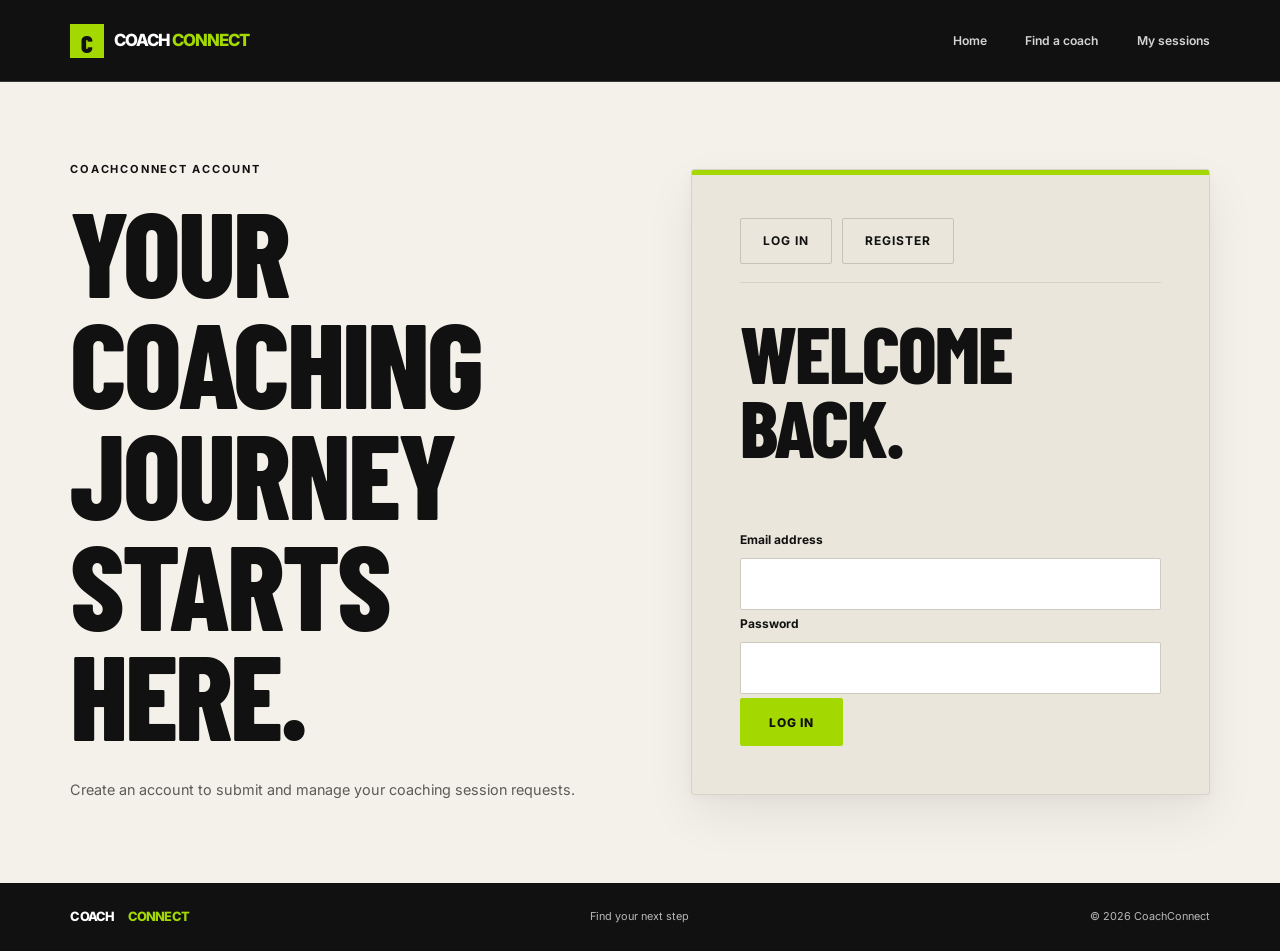
==== commit e52b6b48: "Weather API further integration" ====
--- a/html/auth.html
+++ b/html/auth.html
@@ -160,12 +160,14 @@
 
   </main>
 
+
+
   <footer class="site-footer">
-    <span>© 2026 CoachConnect</span>
-    <span>Find your next step.</span>
+    <a class="footer-logo" href="/html/index.html">COACH<span>CONNECT</span></a>
+    <p>Find your next step</p>
+    <p>© 2026 CoachConnect </p>
   </footer>
 
-  
 
 </body>
 </html>
--- a/css/style.css
+++ b/css/style.css
@@ -110,850 +110,3 @@
   width: min(var(--content-width), calc(100% - (var(--page-gutter) * 2)));
   margin-inline: auto;
 }
-/*    END */
-
-
-/* COACH PROFILE PAGE */
-.profile-page{padding-top:34px}
-
-.profile-topline{display:flex;
-  align-items:center;
-  justify-content:space-between;
-  gap:20px;margin-bottom:32px
-}
-
-.profile-topline .eyebrow{
-  margin:0;
-  color:var(--color-muted)
-}
-
-.profile-status{
-  margin:0 auto 44px;
-  padding:22px 24px;
-  background:#EAE6DD;
-  border-left:4px solid var(--color-accent-dark);
-  font-size:.86rem
-}
-
-.profile-status.notice-error{border-left-color:#A43B2E}
-
-.profile-content[hidden]{display:none}
-
-.profile-hero{
-  display:grid;
-  grid-template-columns:1.02fr .98fr;
-  align-items:center;
-  gap:clamp(35px,6vw,86px);
-  padding-bottom:70px
-}
-
-.profile-hero-copy{padding-block:22px}
-
-.profile-location{margin-bottom:18px;color:var(--color-muted);
-  font-size:.66rem;
-  font-weight:800;
-  letter-spacing:.13em
-}
-
-.profile-hero h1{
-  max-width:700px;
-  margin:0 0 16px;
-  font-size:clamp(4.6rem,8.2vw,8.3rem);
-  overflow-wrap:anywhere
-}
-
-.profile-focus{
-  margin:0 0 22px;
-  font-size:.9rem;
-  font-weight:700
-}
-
-.profile-intro{
-  max-width:540px;
-  margin:0;
-  color:#55534D;
-  font-size:.91rem;
-  line-height:1.85
-}
-
-.profile-hero-actions{
-  display:flex;
-  align-items:center;
-  flex-wrap:wrap;
-  gap:22px;
-  margin-top:30px
-}
-
-.profile-portrait{
-  position:relative;
-  min-height:490px;
-  margin:0;
-  background:#D6D2C9;
-  overflow:hidden
-}
-
-.profile-portrait img{
-  width:100%;
-  height:100%;
-  min-height:490px;
-  max-height:620px;
-  object-fit:cover
-}
-
-.profile-portrait figcaption{
-  position:absolute;
-  right:0;
-  bottom:0;
-  padding:12px 16px;
-  background:var(--color-ink);
-  color:var(--color-white);
-  font-size:.62rem;
-  font-weight:700;
-  letter-spacing:.08em;
-  text-transform:uppercase
-}
-
-.profile-facts-band{
-  background:var(--color-ink);
-  color:var(--color-white)
-}
-
-.profile-facts{
-  display:grid;
-  grid-template-columns:repeat(4,1fr);
-  gap:24px;
-  padding-block:28px
-}
-
-.profile-facts>div{
-  display:grid;
-  gap:6px;
-  padding-left:18px;
-  border-left:2px solid var(--color-accent)
-}
-
-.profile-facts span{
-  color:rgba(255,255,255,.6);
-  font-size:.59rem;
-  font-weight:800;
-  letter-spacing:.12em
-}
-
-.profile-facts strong{
-  font-family:var(--font-heading);
-  font-size:1.75rem;
-  line-height:1.1;
-  text-transform:uppercase
-}
-
-.profile-details{
-  display:grid;
-  grid-template-columns:minmax(0,1.35fr) minmax(280px,.65fr);
-  gap:clamp(40px,8vw,115px);
-  padding-block:90px
-}
-
-.profile-main-column{
-  display:grid;
-  align-content:start;
-  gap:70px
-}
-
-.profile-section-block .eyebrow{color:var(--color-muted)}
-
-.profile-section-block h2{
-  max-width:700px;
-  margin:0 0 22px;
-  font-size:clamp(3.5rem,6vw,5.6rem)
-}
-
-.profile-section-block h2 span{color:var(--color-accent-dark)}
-
-.profile-section-block>p:last-child{
-  max-width:680px;
-  margin:0;
-  color:#55534D;
-  font-size:.9rem;
-  line-height:1.9
-}
-.approach-list{
-  display:grid;
-  gap:0;
-  margin:0;
-  padding:0;
-  list-style:none;
-  border-top:1px solid var(--color-line)
-}
-
-.approach-list li{
-  display:grid;
-  grid-template-columns:42px 1fr;
-  gap:15px;
-  align-items:start;
-  padding:18px 0;
-  border-bottom:1px solid var(--color-line)
-}
-
-.approach-number{
-  color:var(--color-accent-dark);
-  font-size:.7rem;
-  font-weight:800
-}
-
-.approach-list p{
-  margin:0;
-  font-size:.86rem;
-  font-weight:600;
-  line-height:1.65
-}
-
-.profile-info-card{
-  position:sticky;
-  top:25px;
-  padding:28px;
-  background:#EAE6DD;
-  border:1px solid #DEDAD0
-}
-
-.profile-info-card .eyebrow{
-  margin-bottom:14px;
-  color:var(--color-muted)
-}
-
-.profile-info-card h3{
-  margin:0 0 14px;
-  font-size:2.3rem
-}
-
-.profile-info-card>p:not(.eyebrow):not(.profile-small-label):not(.profile-rate){
-  color:#55534D;
-  font-size:.77rem;
-  line-height:1.75
-}
-
-.profile-session-types{
-  display:flex;
-  flex-wrap:wrap;
-  gap:7px;
-  margin-top:15px
-}
-
-.session-type-tag{
-  padding:7px 10px;
-  background:var(--color-paper);
-  font-size:.63rem;
-  font-weight:700
-}
-
-.profile-card-divider{
-  height:1px;
-  margin:21px 0;
-  background:#D1CDC3
-}
-
-.profile-small-label{
-  margin:0 0 7px;
-  font-size:.59rem;
-  font-weight:800;
-  letter-spacing:.12em
-}
-
-.profile-rate{
-  display:flex;
-  align-items:baseline;
-  gap:5px;
-  margin:22px 0 15px
-}
-
-.profile-rate strong{
-  font-family:var(--font-heading);
-  font-size:2.4rem;
-  line-height:1
-}
-
-.profile-rate span{
-  color:var(--color-muted);
-  font-size:.7rem
-}
-
-.profile-card-button{
-  width:100%;
-  justify-content:space-between
-}
-
-.profile-demo-note{
-  padding-block:25px;
-  background:#E5E1D8;
-  border-top:1px solid var(--color-line)
-}
-
-.profile-demo-note .content-width{
-  display:grid;
-  grid-template-columns:180px 1fr;
-  gap:22px;
-  align-items:start
-}
-
-.profile-demo-note strong{
-  font-size:.72rem;
-  text-transform:uppercase}
-
-.profile-demo-note p{
-  max-width:850px;
-  margin:0;
-  color:#55534D;
-  font-size:.7rem;
-  line-height:1.75
-}
-
-
-
-
-/* SESSION REQUEST PAGE */
-.session-request-page {
-  padding-top: 70px;
-  padding-bottom: 100px;
-}
-
-.session-request-heading {
-  max-width: 750px;
-  margin-bottom: 48px;
-}
-
-.session-request-heading h1 {
-  max-width: 850px;
-  margin: 0 0 22px;
-  font-size: clamp(5rem, 9vw, 8.5rem);
-  line-height: .82;
-  letter-spacing: -.035em;
-}
-
-.session-request-heading > p:last-child {
-  max-width: 550px;
-  color: var(--color-muted);
-  line-height: 1.8;
-}
-
-/* Main two-column layout */
-.request-layout {
-  display: grid;
-  grid-template-columns: minmax(280px, .85fr) minmax(0, 1.15fr);
-  gap: clamp(28px, 4vw, 55px);
-  align-items: start;
-}
-
-/* Keep the coach summary visually separate */
-.request-coach-summary {
-  min-width: 0;
-  padding: 34px;
-  background: #EAE6DD;
-  border: 1px solid var(--color-line);
-}
-
-.request-coach-summary h2 {
-  margin: 12px 0 20px;
-  font-size: clamp(2.5rem, 4vw, 3.6rem);
-  line-height: .95;
-}
-
-.request-coach-summary p {
-  margin-bottom: 14px;
-  color: var(--color-muted);
-  line-height: 1.7;
-}
-
-/* Submission form panel */
-.session-request-form {
-  min-width: 0;
-  display: grid;
-  gap: 24px;
-  padding: 36px;
-  background: #EAE6DD;
-  border: 1px solid var(--color-line);
-}
-
-/* Form introduction */
-.form-heading {
-  padding-bottom: 20px;
-  border-bottom: 1px solid var(--color-line);
-}
-
-.form-heading h2 {
-  margin: 0 0 10px;
-  font-size: clamp(2.5rem, 4vw, 3.5rem);
-  line-height: .95;
-}
-
-.form-heading p {
-  margin: 0;
-  color: var(--color-muted);
-  font-size: .88rem;
-  line-height: 1.7;
-}
-
-
-
-/* Important booking information */
-.request-disclaimer {
-  margin: 0;
-  padding: 18px;
-  background: var(--color-paper);
-  border-left: 3px solid var(--color-accent-dark);
-  color: var(--color-muted);
-  font-size: .8rem;
-  line-height: 1.8;
-}
-
-/* Submit button and links */
-.session-request-form button[type="submit"] {
-  justify-self: start;
-  min-width: 210px;
-  cursor: pointer;
-}
-
-.session-request-form .text-link,
-.request-confirmation .text-link {
-  justify-self: start;
-}
-
-/* Status messages */
-#request-status,
-.request-status {
-  margin-bottom: 28px;
-  padding: 18px 22px;
-  background: #EAE6DD;
-  border: 1px solid var(--color-line);
-  line-height: 1.7;
-}
-
-#request-status.notice-error,
-.request-status.notice-error {
-  border-color: #c44b4b;
-  color: #a52f2f;
-}
-
-/* Confirmation panel */
-.request-confirmation {
-  max-width: 700px;
-  padding: 42px;
-  background: #EAE6DD;
-  border: 1px solid var(--color-line);
-}
-
-.request-confirmation h2 {
-  margin: 12px 0 18px;
-}
-
-.request-confirmation p {
-  line-height: 1.8;
-}
-
-.request-pending-label {
-  display: inline-block;
-  margin: 15px 0;
-  padding: 9px 15px;
-  background: #fff0d6;
-  color: #855300;
-  font-size: .8rem;
-  font-weight: 700;
-  letter-spacing: .06em;
-}
-
-/* Preserve hidden states when JavaScript changes them */
-.request-layout[hidden],
-#request-content[hidden],
-.request-confirmation[hidden] {
-  display: none !important;
-}
-
-
-/* MY SESSIONS PAGE */
-.page-shell.my-sessions-page {
-  min-height: 65vh;
-  width: min(var(--content-width), calc(100% - (var(--page-gutter) * 2)));
-  margin-inline: auto;
-  padding-top: 85px;
-  padding-bottom: 105px;
-}
-
-.my-sessions-page > .eyebrow {
-  margin-bottom: 22px;
-  color: var(--color-muted);
-}
-
-.my-sessions-page > h1 {
-  max-width: 850px;
-  margin: 0 0 22px;
-  font-size: clamp(5rem, 10vw, 9rem);
-  line-height: .82;
-  letter-spacing: -.035em;
-}
-
-.page-lead {
-  max-width: 510px;
-  margin: 28px 0 0;
-  color: var(--color-muted);
-  font-size: .9rem;
-  line-height: 1.8;
-}
-
-.sessions-section {
-  margin-top: 85px;
-}
-
-.sessions-section-heading {
-  display: flex;
-  align-items: end;
-  justify-content: space-between;
-  gap: 30px;
-  margin-bottom: 30px;
-  padding-bottom: 24px;
-  border-bottom: 1px solid var(--color-line);
-}
-
-.sessions-section-heading .eyebrow {
-  margin-bottom: 14px;
-  color: var(--color-muted);
-}
-
-.sessions-section-heading h2 {
-  margin: 0;
-  font-size: clamp(3.2rem, 5.5vw, 5rem);
-  line-height: .9;
-  color: var(--color-ink);
-}
-
-.sessions-section-heading .button {
-  flex-shrink: 0;
-  margin-bottom: 4px;
-}
-
-
-
-/* Session list */
-
-.sessions-list {
-  display: grid;
-  gap: 18px;
-}
-
-.session-card {
-  display: grid;
-  grid-template-columns: minmax(0, 1fr) auto;
-  gap: 30px;
-  padding: 30px;
-  background: #EAE6DD;
-  border: 1px solid #DEDAD0;
-  transition: border-color .2s ease, transform .2s ease;
-}
-
-.session-card:hover {
-  border-color: var(--color-accent-dark);
-  transform: translateY(-2px);
-}
-
-/* Session details */
-
-.session-card-details {
-  min-width: 0;
-}
-
-.session-card-details h3 {
-  margin: 8px 0 16px;
-  font-size: 2.3rem;
-  line-height: .95;
-  letter-spacing: -.035em;
-}
-
-.session-card-details > p:not(.eyebrow) {
-  margin: 8px 0;
-  color: #55534D;
-  font-size: .8rem;
-  line-height: 1.7;
-}
-
-.session-card-status {
-  display: flex;
-  min-width: 145px;
-  flex-direction: column;
-  align-items: flex-end;
-  justify-content: space-between;
-  gap: 20px;
-}
-
-
-
-
-
-.session-card-price {
-  font-family: var(--font-heading);
-  font-size: 2rem;
-  font-weight: 800;
-  line-height: 1;
-  text-transform: uppercase;
-}
-
-.session-card-message {
-  grid-column: 1 / -1;
-  margin: 0;
-  padding-top: 18px;
-  border-top: 1px solid #D3CFC5;
-  color: var(--color-muted);
-  font-size: .78rem;
-  line-height: 1.75;
-}
-
-
-
-
-.session-more-details {
-  grid-column: 1 / -1;
-  padding-top: 16px;
-  border-top: 1px solid var(--color-line);
-}
-
-.session-more-details summary {
-  cursor: pointer;
-  font-weight: 600;
-  font-size: 0.9rem;
-  color: var(--color-ink);
-}
-
-.session-more-details summary:hover {
-  color: var(--color-ink);
-}
-
-.session-extra-information {
-  padding: 15px 0 5px;
-  color: var(--color-muted);
-  font-size: 0.9rem;
-  line-height: 1.7;
-}
-
-.session-extra-information p {
-  margin: 8px 0;
-}
-
-
-/* COACHCONNECT AUTHENTICATION */
-/* =====================================
-   AUTHENTICATION PAGE LAYOUT REFINEMENT
-===================================== */
-
-.auth-page {
-  width: min(var(--content-width), calc(100% - (var(--page-gutter) * 2)));
-  margin-inline: auto;
-
-  grid-template-columns: minmax(0, 1fr) minmax(360px, 480px);
-  align-items: center;
-
-  gap: clamp(45px, 7vw, 100px);
-
-  padding-top: 85px;
-  padding-bottom: 100px;
-}
-
-.auth-intro {
-  min-width: 0;
-}
-
-.auth-intro h1 {
-  margin-bottom: 25px;
-  max-width: 650px;
-}
-
-.auth-card {
-  width: 100%;
-  max-width: 480px;
-  padding: 38px;
-  background: #EAE6DD;
-  border: 1px solid var(--color-line);
-  box-shadow: 0 12px 35px rgba(17, 17, 17, .05);
-}
-
-.auth-tabs {
-  margin-bottom: 30px;
-}
-
-.auth-form {
-  gap: 24px;
-}
-
-.auth-form .form-field {
-  gap: 9px;
-}
-
-.auth-form .form-field input {
-  min-height: 52px;
-}
-
-.auth-form .button {
-  min-height: 54px;
-}
-
-
-
-
-/* =====================================
-   HOMEPAGE WEATHER SECTION
-===================================== */
-
-.weather-section {
-    display: grid;
-    grid-template-columns: 0.8fr 1.2fr;
-    align-items: center;
-    gap: clamp(35px, 7vw, 100px);
-    padding-block: 100px;
-}
-
-.weather-heading h2 {
-    margin: 0 0 24px;
-}
-
-.weather-heading h2 span {
-    color: var(--color-accent-dark);
-}
-
-.weather-heading > p:last-child {
-    max-width: 380px;
-    color: var(--color-muted);
-    font-size: 0.88rem;
-    line-height: 1.8;
-}
-
-/* Main weather panel */
-
-.weather-panel {
-    min-width: 0;
-    padding: clamp(25px, 4vw, 42px);
-    background: var(--color-ink);
-    color: var(--color-white);
-}
-
-.weather-location {
-    padding-bottom: 22px;
-    border-bottom: 1px solid rgba(255,255,255,.2);
-}
-
-.weather-location .eyebrow {
-    color: var(--color-accent);
-    margin-bottom: 10px;
-}
-
-.weather-location h3 {
-    margin: 0 0 8px;
-    font-size: clamp(1.7rem, 3vw, 2.4rem);
-}
-
-.weather-location > p:last-child {
-    margin: 0;
-    color: rgba(255,255,255,.6);
-    font-size: 0.7rem;
-}
-
-/* Loading and error messages */
-
-.weather-message {
-    padding-block: 25px;
-    font-size: 0.85rem;
-    color: rgba(255,255,255,.8);
-}
-
-.weather-message.notice-error {
-    color: #ffb6a9;
-}
-
-/* Current weather information */
-
-.weather-content {
-    padding-top: 28px;
-}
-
-.weather-main {
-    padding-bottom: 28px;
-}
-
-.weather-main > p:first-child {
-    margin-bottom: 8px;
-    color: var(--color-accent);
-    font-size: 0.8rem;
-    font-weight: 700;
-    text-transform: uppercase;
-    letter-spacing: .1em;
-}
-
-.weather-temperature {
-    margin: 0;
-    font-family: var(--font-heading);
-    font-size: clamp(4.5rem, 8vw, 7rem);
-    font-weight: 800;
-    line-height: .9;
-}
-
-.weather-temperature span:last-child {
-    color: var(--color-accent);
-}
-
-.weather-main > p:last-child {
-    margin: 12px 0 0;
-    color: rgba(255,255,255,.65);
-    font-size: 0.78rem;
-}
-
-/* Weather detail columns */
-
-.weather-details {
-    display: grid;
-    grid-template-columns: repeat(3, minmax(0, 1fr));
-    gap: 15px;
-    padding-block: 22px;
-    border-top: 1px solid rgba(255,255,255,.2);
-    border-bottom: 1px solid rgba(255,255,255,.2);
-}
-
-.weather-details > div {
-    display: grid;
-    gap: 8px;
-}
-
-.weather-detail-label {
-    color: rgba(255,255,255,.55);
-    font-size: 0.58rem;
-    font-weight: 700;
-    letter-spacing: .1em;
-}
-
-.weather-details strong {
-    font-size: 0.95rem;
-}
-
-/* Training advice */
-
-.weather-advice {
-    margin: 22px 0 0;
-    padding-left: 15px;
-    border-left: 3px solid var(--color-accent);
-    color: rgba(255,255,255,.8);
-    font-size: 0.78rem;
-    line-height: 1.8;
-}
-
-/* Data credit */
-
-.weather-credit {
-    margin: 22px 0 0;
-    color: rgba(255,255,255,.5);
-    font-size: 0.65rem;
-}
-
-.weather-credit a {
-    color: var(--color-accent);
-    text-underline-offset: 3px;
-}
-
-/* Ensure hidden weather elements stay hidden */
-
-.weather-section [hidden] {
-    display: none !important;
-}
-
--- a/css/pages.css
+++ b/css/pages.css
@@ -55,6 +55,7 @@
   font-size: clamp(.95rem, 1.2vw, 1.06rem);
   line-height: 1.75;
 }
+
 .hero-actions { 
     display: flex; 
     align-items: center; 
@@ -815,4 +816,1228 @@
   color:#55534D;
   font-size:.65rem;
   text-transform:uppercase
-}+}
+
+/* =========================================
+   COACH PROFILE PAGE
+========================================= */
+
+.profile-page{padding-top:34px}
+
+.profile-topline{display:flex;
+  align-items:center;
+  justify-content:space-between;
+  gap:20px;margin-bottom:32px
+}
+
+.profile-topline .eyebrow{
+  margin:0;
+  color:var(--color-muted)
+}
+
+.profile-status{
+  margin:0 auto 44px;
+  padding:22px 24px;
+  background:#EAE6DD;
+  border-left:4px solid var(--color-accent-dark);
+  font-size:.86rem
+}
+
+.profile-status.notice-error{border-left-color:#A43B2E}
+
+.profile-content[hidden]{display:none}
+
+.profile-hero{
+  display:grid;
+  grid-template-columns:1.02fr .98fr;
+  align-items:center;
+  gap:clamp(35px,6vw,86px);
+  padding-bottom:70px
+}
+
+.profile-hero-copy{padding-block:22px}
+
+.profile-location{margin-bottom:18px;color:var(--color-muted);
+  font-size:.66rem;
+  font-weight:800;
+  letter-spacing:.13em
+}
+
+.profile-hero h1{
+  max-width:700px;
+  margin:0 0 16px;
+  font-size:clamp(4.6rem,8.2vw,8.3rem);
+  overflow-wrap:anywhere
+}
+
+.profile-focus{
+  margin:0 0 22px;
+  font-size:.9rem;
+  font-weight:700
+}
+
+.profile-intro{
+  max-width:540px;
+  margin:0;
+  color:#55534D;
+  font-size:.91rem;
+  line-height:1.85
+}
+
+.profile-hero-actions{
+  display:flex;
+  align-items:center;
+  flex-wrap:wrap;
+  gap:22px;
+  margin-top:30px
+}
+
+.profile-portrait{
+  position:relative;
+  min-height:490px;
+  margin:0;
+  background:#D6D2C9;
+  overflow:hidden
+}
+
+.profile-portrait img{
+  width:100%;
+  height:100%;
+  min-height:490px;
+  max-height:620px;
+  object-fit:cover
+}
+
+.profile-portrait figcaption{
+  position:absolute;
+  right:0;
+  bottom:0;
+  padding:12px 16px;
+  background:var(--color-ink);
+  color:var(--color-white);
+  font-size:.62rem;
+  font-weight:700;
+  letter-spacing:.08em;
+  text-transform:uppercase
+}
+
+.profile-facts-band{
+  background:var(--color-ink);
+  color:var(--color-white)
+}
+
+.profile-facts{
+  display:grid;
+  grid-template-columns:repeat(4,1fr);
+  gap:24px;
+  padding-block:28px
+}
+
+.profile-facts>div{
+  display:grid;
+  gap:6px;
+  padding-left:18px;
+  border-left:2px solid var(--color-accent)
+}
+
+.profile-facts span{
+  color:rgba(255,255,255,.6);
+  font-size:.59rem;
+  font-weight:800;
+  letter-spacing:.12em
+}
+
+.profile-facts strong{
+  font-family:var(--font-heading);
+  font-size:1.75rem;
+  line-height:1.1;
+  text-transform:uppercase
+}
+
+.profile-details{
+  display:grid;
+  grid-template-columns:minmax(0,1.35fr) minmax(280px,.65fr);
+  gap:clamp(40px,8vw,115px);
+  padding-block:90px
+}
+
+.profile-main-column{
+  display:grid;
+  align-content:start;
+  gap:70px
+}
+
+.profile-section-block .eyebrow{color:var(--color-muted)}
+
+.profile-section-block h2{
+  max-width:700px;
+  margin:0 0 22px;
+  font-size:clamp(3.5rem,6vw,5.6rem)
+}
+
+.profile-section-block h2 span{color:var(--color-accent-dark)}
+
+.profile-section-block>p:last-child{
+  max-width:680px;
+  margin:0;
+  color:#55534D;
+  font-size:.9rem;
+  line-height:1.9
+}
+.approach-list{
+  display:grid;
+  gap:0;
+  margin:0;
+  padding:0;
+  list-style:none;
+  border-top:1px solid var(--color-line)
+}
+
+.approach-list li{
+  display:grid;
+  grid-template-columns:42px 1fr;
+  gap:15px;
+  align-items:start;
+  padding:18px 0;
+  border-bottom:1px solid var(--color-line)
+}
+
+.approach-number{
+  color:var(--color-accent-dark);
+  font-size:.7rem;
+  font-weight:800
+}
+
+.approach-list p{
+  margin:0;
+  font-size:.86rem;
+  font-weight:600;
+  line-height:1.65
+}
+
+.profile-info-card{
+  position:sticky;
+  top:25px;
+  padding:28px;
+  background:#EAE6DD;
+  border:1px solid #DEDAD0
+}
+
+.profile-info-card .eyebrow{
+  margin-bottom:14px;
+  color:var(--color-muted)
+}
+
+.profile-info-card h3{
+  margin:0 0 14px;
+  font-size:2.3rem
+}
+
+.profile-info-card>p:not(.eyebrow):not(.profile-small-label):not(.profile-rate){
+  color:#55534D;
+  font-size:.77rem;
+  line-height:1.75
+}
+
+.profile-session-types{
+  display:flex;
+  flex-wrap:wrap;
+  gap:7px;
+  margin-top:15px
+}
+
+.session-type-tag{
+  padding:7px 10px;
+  background:var(--color-paper);
+  font-size:.63rem;
+  font-weight:700
+}
+
+.profile-card-divider{
+  height:1px;
+  margin:21px 0;
+  background:#D1CDC3
+}
+
+.profile-small-label{
+  margin:0 0 7px;
+  font-size:.59rem;
+  font-weight:800;
+  letter-spacing:.12em
+}
+
+.profile-rate{
+  display:flex;
+  align-items:baseline;
+  gap:5px;
+  margin:22px 0 15px
+}
+
+.profile-rate strong{
+  font-family:var(--font-heading);
+  font-size:2.4rem;
+  line-height:1
+}
+
+.profile-rate span{
+  color:var(--color-muted);
+  font-size:.7rem
+}
+
+.profile-card-button{
+  width:100%;
+  justify-content:space-between
+}
+
+.profile-demo-note{
+  padding-block:25px;
+  background:#E5E1D8;
+  border-top:1px solid var(--color-line)
+}
+
+.profile-demo-note .content-width{
+  display:grid;
+  grid-template-columns:180px 1fr;
+  gap:22px;
+  align-items:start
+}
+
+.profile-demo-note strong{
+  font-size:.72rem;
+  text-transform:uppercase}
+
+.profile-demo-note p{
+  max-width:850px;
+  margin:0;
+  color:#55534D;
+  font-size:.7rem;
+  line-height:1.75
+}
+
+/* =========================================
+   SESSION REQUEST PAGE
+========================================= */
+
+/* SESSION REQUEST PAGE */
+.session-request-page {
+  padding-top: 75px;
+  padding-bottom: 110px;
+  width: min(var(--content-width), calc(100% - (var(--page-gutter) * 2)));
+}
+
+.request-hero {
+  display: grid;
+  grid-template-columns: minmax(0, 1.15fr) minmax(300px, .85fr);
+  align-items: center;
+  gap: clamp(35px, 6vw, 90px);
+  margin-bottom: 65px;
+}
+
+.session-request-heading {
+  max-width: 720px;
+  margin: 0;
+}
+
+.session-request-heading .eyebrow {
+  margin-bottom: 25px;
+}
+
+.session-request-heading h1 {
+  max-width: 700px;
+  margin: 0 0 25px;
+  font-size: clamp(5rem, 8vw, 8rem);
+  line-height: .82;
+  
+  letter-spacing: -.025em;
+}
+
+.session-request-heading > p:last-child {
+  max-width: 480px;
+  margin: 0;
+  color: var(--color-muted);
+  font-size: .95rem;
+  line-height: 1.8;
+}
+
+.request-coach-summary {
+  position: relative;
+  min-width: 0;
+  padding: clamp(28px, 3vw, 42px);
+  background: #EAE6DD;
+  border: 1px solid var(--color-line);
+  border-top: 4px solid var(--color-accent);
+}
+
+.request-coach-summary .eyebrow {
+  margin-bottom: 22px;
+  color: var(--color-muted);
+}
+
+.request-coach-summary h2 {
+  margin: 0 0 16px;
+  font-size: clamp(2.8rem, 4vw, 4.2rem);
+  line-height: .9;
+  letter-spacing: -.035em;
+  overflow-wrap: anywhere;
+}
+
+.request-coach-summary p:not(.eyebrow) {
+  margin: 8px 0;
+  color: #55534D;
+  font-size: .85rem;
+  line-height: 1.7;
+}
+
+.request-coach-divider {
+  height: 1px;
+  margin: 22px 0;
+  background: var(--color-line);
+}
+
+.request-coach-summary #request-coach-price {
+  color: var(--color-ink);
+  font-family: var(--font-heading);
+  font-size: 1.8rem;
+  font-weight: 700;
+}
+
+.request-layout {
+  display: block;
+  width: 100%;
+}
+
+.session-request-form {
+  display: grid;
+  grid-template-columns: repeat(4, minmax(0, 1fr));
+  gap: 25px;
+  width: 100%;
+  min-width: 0;
+  padding: clamp(25px, 4vw, 48px);
+  background: #EAE6DD;
+  border: 1px solid var(--color-line);
+}
+
+.session-request-form .form-heading {
+  grid-column: 1 / -1;
+  padding-bottom: 22px;
+  border-bottom: 1px solid var(--color-line);
+}
+
+.session-request-form .form-heading .eyebrow {
+  margin-bottom: 12px;
+}
+
+.session-request-form .form-heading h2 {
+  margin: 0 0 10px;
+  font-size: clamp(2.8rem, 4vw, 4rem);
+  line-height: .9;
+}
+
+.session-request-form .form-heading p:last-child {
+  margin: 0;
+  color: var(--color-muted);
+  font-size: .85rem;
+}
+
+/* Four evenly spaced booking fields */
+.session-request-form > .form-field {
+  min-width: 0;
+  margin: 0;
+}
+
+/* Weather forecast spans the entire form */
+.session-request-form .training-weather {
+  grid-column: 1 / -1;
+  width: 100%;
+  margin: 8px 0;
+}
+
+/* Improve the weather information layout */
+.training-weather-stats {
+  grid-template-columns: repeat(5, minmax(0, 1fr));
+}
+
+.weather-stat {
+  min-width: 0;
+  padding: 16px;
+}
+
+.weather-stat strong {
+  overflow-wrap: anywhere;
+}
+
+.session-request-form .request-message-field {
+  grid-column: 1 / -1;
+}
+
+.session-request-form .request-disclaimer {
+  grid-column: 1 / -1;
+  margin: 0;
+}
+
+.request-form-actions {
+  grid-column: 1 / -1;
+  display: flex;
+  align-items: center;
+  justify-content: space-between;
+  flex-wrap: wrap;
+  gap: 20px;
+  padding-top: 15px;
+  border-top: 1px solid var(--color-line);
+}
+
+.request-form-actions .button {
+  min-width: 240px;
+  justify-content: center;
+}
+
+/* Confirmation panel */
+.request-confirmation {
+  max-width: 850px;
+  margin-inline: auto;
+}
+
+/* Keep hidden states hidden */
+#request-content[hidden],
+#request-confirmation[hidden],
+#training-weather-result[hidden] {
+  display: none !important;
+}
+
+
+
+.request-coach-summary p {
+  margin-bottom: 14px;
+  color: var(--color-muted);
+  line-height: 1.7;
+}
+
+
+
+/* Form introduction */
+.form-heading {
+  padding-bottom: 20px;
+  border-bottom: 1px solid var(--color-line);
+}
+
+.form-heading h2 {
+  margin: 0 0 10px;
+  font-size: clamp(2.5rem, 4vw, 3.5rem);
+  line-height: .95;
+}
+
+.form-heading p {
+  margin: 0;
+  color: var(--color-muted);
+  font-size: .88rem;
+  line-height: 1.7;
+}
+
+/* Important booking information */
+.request-disclaimer {
+  margin: 0;
+  padding: 18px;
+  background: var(--color-paper);
+  border-left: 3px solid var(--color-accent-dark);
+  color: var(--color-muted);
+  font-size: .8rem;
+  line-height: 1.8;
+}
+
+/* Submit button and links */
+.session-request-form button[type="submit"] {
+  justify-self: start;
+  min-width: 210px;
+  cursor: pointer;
+}
+
+.session-request-form .text-link,
+.request-confirmation .text-link {
+  justify-self: start;
+}
+
+/* Status messages */
+#request-status,
+.request-status {
+  margin-bottom: 28px;
+  padding: 18px 22px;
+  background: #EAE6DD;
+  border: 1px solid var(--color-line);
+  line-height: 1.7;
+}
+
+#request-status.notice-error,
+.request-status.notice-error {
+  border-color: #c44b4b;
+  color: #a52f2f;
+}
+
+/* Confirmation panel */
+.request-confirmation {
+  max-width: 700px;
+  padding: 42px;
+  background: #EAE6DD;
+  border: 1px solid var(--color-line);
+}
+
+.request-confirmation h2 {
+  margin: 12px 0 18px;
+}
+
+.request-confirmation p {
+  line-height: 1.8;
+}
+
+.request-pending-label {
+  display: inline-block;
+  margin: 15px 0;
+  padding: 9px 15px;
+  background: #fff0d6;
+  color: #855300;
+  font-size: .8rem;
+  font-weight: 700;
+  letter-spacing: .06em;
+}
+
+/* Preserve hidden states when JavaScript changes them */
+.request-layout[hidden],
+#request-content[hidden],
+.request-confirmation[hidden] {
+  display: none !important;
+}
+
+/* =========================================
+   MY SESSIONS PAGE
+========================================= */
+
+.page-shell.my-sessions-page {
+  min-height: 65vh;
+  width: min(var(--content-width), calc(100% - (var(--page-gutter) * 2)));
+  margin-inline: auto;
+  padding-top: 85px;
+  padding-bottom: 105px;
+}
+
+.my-sessions-page > .eyebrow {
+  margin-bottom: 22px;
+  color: var(--color-muted);
+}
+
+.my-sessions-page > h1 {
+  max-width: 850px;
+  margin: 0 0 22px;
+  font-size: clamp(5rem, 10vw, 9rem);
+  line-height: .82;
+  letter-spacing: -.035em;
+}
+
+.page-lead {
+  max-width: 510px;
+  margin: 28px 0 0;
+  color: var(--color-muted);
+  font-size: .9rem;
+  line-height: 1.8;
+}
+
+.sessions-section {
+  margin-top: 85px;
+}
+
+.sessions-section-heading {
+  display: flex;
+  align-items: end;
+  justify-content: space-between;
+  gap: 30px;
+  margin-bottom: 30px;
+  padding-bottom: 24px;
+  border-bottom: 1px solid var(--color-line);
+}
+
+.sessions-section-heading .eyebrow {
+  margin-bottom: 14px;
+  color: var(--color-muted);
+}
+
+.sessions-section-heading h2 {
+  margin: 0;
+  font-size: clamp(3.2rem, 5.5vw, 5rem);
+  line-height: .9;
+  color: var(--color-ink);
+}
+
+.sessions-section-heading .button {
+  flex-shrink: 0;
+  margin-bottom: 4px;
+}
+
+/* Session list */
+.sessions-list {
+  display: grid;
+  gap: 18px;
+}
+
+.session-card {
+  display: grid;
+  grid-template-columns: minmax(0, 1fr) auto;
+  gap: 30px;
+  padding: 30px;
+  background: #EAE6DD;
+  border: 1px solid #DEDAD0;
+  transition: border-color .2s ease, transform .2s ease;
+}
+
+.session-card:hover {
+  border-color: var(--color-accent-dark);
+  transform: translateY(-2px);
+}
+
+/* Session details */
+.session-card-details {
+  min-width: 0;
+}
+
+.session-card-details h3 {
+  margin: 8px 0 16px;
+  font-size: 2.3rem;
+  line-height: .95;
+  letter-spacing: -.035em;
+}
+
+.session-card-details > p:not(.eyebrow) {
+  margin: 8px 0;
+  color: #55534D;
+  font-size: .8rem;
+  line-height: 1.7;
+}
+
+.session-card-status {
+  display: flex;
+  min-width: 145px;
+  flex-direction: column;
+  align-items: flex-end;
+  justify-content: space-between;
+  gap: 20px;
+}
+
+.session-card-price {
+  font-family: var(--font-heading);
+  font-size: 2rem;
+  font-weight: 800;
+  line-height: 1;
+  text-transform: uppercase;
+}
+
+.session-card-message {
+  grid-column: 1 / -1;
+  margin: 0;
+  padding-top: 18px;
+  border-top: 1px solid #D3CFC5;
+  color: var(--color-muted);
+  font-size: .78rem;
+  line-height: 1.75;
+}
+
+.session-more-details {
+  grid-column: 1 / -1;
+  padding-top: 16px;
+  border-top: 1px solid var(--color-line);
+}
+
+.session-more-details summary {
+  cursor: pointer;
+  font-weight: 600;
+  font-size: 0.9rem;
+  color: var(--color-ink);
+}
+
+.session-more-details summary:hover {
+  color: var(--color-ink);
+}
+
+.session-extra-information {
+  padding: 15px 0 5px;
+  color: var(--color-muted);
+  font-size: 0.9rem;
+  line-height: 1.7;
+}
+
+.session-extra-information p {
+  margin: 8px 0;
+}
+
+/* =========================================
+   AUTHENTICATION PAGE
+========================================= */
+
+.auth-page {
+  grid-template-columns: 1fr 1fr;
+  align-items: center;
+  margin: 0 auto;
+  padding: 80px var(--page-gutter);
+  min-height: 85vh;
+  gap: clamp(50px, 8vw, 120px);
+  display: grid;
+  align-items: center;
+
+}
+
+.auth-intro {
+  min-width: 0;
+}
+
+.auth-intro h1 {
+  margin-bottom: 25px;
+  max-width: 650px;
+  
+}
+
+.auth-card {
+  position: relative;
+  overflow: hidden;
+  padding: clamp(30px, 4vw, 48px);
+  background: #EAE6DC;
+  border: 1px solid #D6D2C9;
+  border-radius: 3px;
+  box-shadow:
+        0 20px 50px rgba(17, 17, 17, 0.07),
+        0 4px 12px rgba(17, 17, 17, 0.03);
+  transition: box-shadow 0.3s ease, transform 0.3s ease;
+
+}
+
+.auth-card::before {
+  content: "";
+  position: absolute;
+  top: 0;
+  left: 0;
+  width: 100%;
+  height: 5px;
+  background: var(--color-accent);
+}
+
+.auth-card:hover {
+  box-shadow:
+    0 25px 60px rgba(17, 17, 17, 0.11),
+    0 5px 15px rgba(17, 17, 17, 0.04);
+}
+
+.auth-tabs {
+  margin-bottom: 32px;
+  display: flex;
+  align-items: center;
+  gap: 10px;
+  padding-bottom: 18px;
+  border-bottom: 1px solid var(--color-line);
+}
+
+.auth-tabs button {
+  position: relative;
+  padding: 12px 22px;
+  border: 1px solid #C8C3B8;
+  border-radius: 2px;
+  background: transparent;
+  color: var(--color-ink);
+  font-family: "Inter", sans-serif;
+  font-size: 12px;
+  font-weight: 700;
+  letter-spacing: 0.08em;
+  text-transform: uppercase;
+  cursor: pointer;
+  transition:
+    background 0.25s ease,
+    color 0.25s ease,
+    border-color 0.25s ease,
+    transform 0.25s ease;
+}
+
+.auth-tabs button:hover {
+  background: var(--color-ink);
+  color: var(--color-white);
+  border-color: var(--color-ink);
+  transform: translateY(-2px);
+}
+
+.auth-tabs button:focus-visible {
+  outline: 3px solid var(--color-accent-dark);
+  outline-offset: 4px;
+}
+
+.auth-form {
+  gap: 24px;
+  
+}
+
+.auth-form .form-field {
+  gap: 9px;
+  display: flex;
+  flex-direction: column;
+  margin-bottom: 4px;
+}
+
+.auth-form label {
+  font-size: 12px;
+  font-weight: 700;
+  color: var(--color-ink);
+}
+
+.auth-form input {
+  width: 100%;
+  min-height: 48px;
+  padding: 12px 14px;
+  border: 1px solid #CFCAC0;
+  border-radius: 2px;
+  background: #FFFFFF;
+  color: var(--color-ink);
+  font-family: "Inter", sans-serif;
+  font-size: 14px;
+  transition:
+    border-color 0.2s ease,
+    box-shadow 0.2s ease,
+    background 0.2s ease;
+}
+
+.auth-form input:hover {
+  border-color: #8B887F;
+}
+
+.auth-form input:focus {
+  outline: none;
+  border-color: var(--color-accent-dark);
+  box-shadow: 0 0 0 3px rgba(163, 217, 0, 0.18);
+  background: #FFFFFF;
+}
+
+.auth-form input::placeholder {
+  color: #99958C;
+}
+
+.auth-form .form-field input {
+  min-height: 52px;
+}
+
+.auth-form .button {
+  min-height: 54px;
+}
+
+.auth-form button[type="submit"] {
+  align-self: flex-start;
+  min-height: 48px;
+  padding: 0 28px;
+  border: 1px solid var(--color-accent);
+  border-radius: 2px;
+  background: var(--color-accent);
+  color: var(--color-ink);
+  font-family: "Inter", sans-serif;
+  font-size: 12px;
+  font-weight: 800;
+  letter-spacing: 0.06em;
+  text-transform: uppercase;
+  cursor: pointer;
+  transition:
+    background 0.25s ease,
+    color 0.25s ease,
+    transform 0.25s ease,
+    box-shadow 0.25s ease;
+}
+
+.auth-form button[type="submit"]:hover {
+  background: var(--color-ink);
+  color: var(--color-white);
+  border-color: var(--color-ink);
+  transform: translateY(-3px);
+  box-shadow: 0 8px 18px rgba(17, 17, 17, 0.15);
+}
+
+.auth-form button[type="submit"]:focus-visible {
+  outline: 3px solid var(--color-accent-dark);
+  outline-offset: 4px;
+}
+
+/* =========================================
+   HOMEPAGE WEATHER SECTION
+========================================= */
+
+.weather-section {
+    display: grid;
+    grid-template-columns: 0.8fr 1.2fr;
+    align-items: center;
+    gap: clamp(35px, 7vw, 100px);
+    padding-block: 100px;
+}
+
+.weather-heading h2 {
+    margin: 0 0 24px;
+}
+
+.weather-heading h2 span {
+    color: var(--color-accent-dark);
+}
+
+.weather-heading > p:last-child {
+    max-width: 380px;
+    color: var(--color-muted);
+    font-size: 0.88rem;
+    line-height: 1.8;
+}
+
+/* Main weather panel */
+
+.weather-panel {
+    min-width: 0;
+    padding: clamp(25px, 4vw, 42px);
+    background: var(--color-ink);
+    color: var(--color-white);
+}
+
+.weather-location {
+    padding-bottom: 22px;
+    border-bottom: 1px solid rgba(255,255,255,.2);
+}
+
+.weather-location .eyebrow {
+    color: var(--color-accent);
+    margin-bottom: 10px;
+}
+
+.weather-location h3 {
+    margin: 0 0 8px;
+    font-size: clamp(1.7rem, 3vw, 2.4rem);
+}
+
+.weather-location > p:last-child {
+    margin: 0;
+    color: rgba(255,255,255,.6);
+    font-size: 0.7rem;
+}
+
+/* Loading and error messages */
+
+.weather-message {
+    padding-block: 25px;
+    font-size: 0.85rem;
+    color: rgba(255,255,255,.8);
+}
+
+.weather-message.notice-error {
+    color: #ffb6a9;
+}
+
+/* Current weather information */
+
+.weather-content {
+    padding-top: 28px;
+}
+
+.weather-main {
+    padding-bottom: 28px;
+}
+
+.weather-main > p:first-child {
+    margin-bottom: 8px;
+    color: var(--color-accent);
+    font-size: 0.8rem;
+    font-weight: 700;
+    text-transform: uppercase;
+    letter-spacing: .1em;
+}
+
+.weather-temperature {
+    margin: 0;
+    font-family: var(--font-heading);
+    font-size: clamp(4.5rem, 8vw, 7rem);
+    font-weight: 800;
+    line-height: .9;
+}
+
+.weather-temperature span:last-child {
+    color: var(--color-accent);
+}
+
+.weather-main > p:last-child {
+    margin: 12px 0 0;
+    color: rgba(255,255,255,.65);
+    font-size: 0.78rem;
+}
+
+/* Weather detail columns */
+
+.weather-details {
+    display: grid;
+    grid-template-columns: repeat(3, minmax(0, 1fr));
+    gap: 15px;
+    padding-block: 22px;
+    border-top: 1px solid rgba(255,255,255,.2);
+    border-bottom: 1px solid rgba(255,255,255,.2);
+}
+
+.weather-details > div {
+    display: grid;
+    gap: 8px;
+}
+
+.weather-detail-label {
+    color: rgba(255,255,255,.55);
+    font-size: 0.58rem;
+    font-weight: 700;
+    letter-spacing: .1em;
+}
+
+.weather-details strong {
+    font-size: 0.95rem;
+}
+
+/* Training advice */
+.weather-advice {
+    margin: 22px 0 0;
+    padding-left: 15px;
+    border-left: 3px solid var(--color-accent);
+    color: rgba(255,255,255,.8);
+    font-size: 0.78rem;
+    line-height: 1.8;
+}
+
+/* Data credit */
+.weather-credit {
+    margin: 22px 0 0;
+    color: rgba(255,255,255,.5);
+    font-size: 0.65rem;
+}
+
+.weather-credit a {
+    color: var(--color-accent);
+    text-underline-offset: 3px;
+}
+
+/* Ensure hidden weather elements stay hidden */
+
+.weather-section [hidden] {
+    display: none !important;
+}
+
+/* --------------------------------
+   SESSION REQUEST WEATHER FORECAST
+-------------------------------- */
+
+.training-weather {
+  margin: 24px 0;
+  padding: 24px;
+  background: var(--color-paper, #F4F1EA);
+  border: 1px solid rgba(30, 41, 82, 0.14);
+  border-radius: 16px;
+}
+
+.training-weather-heading {
+  margin-bottom: 20px;
+}
+
+.training-weather-heading h3 {
+  margin: 6px 0;
+  color: var(--color-ink, #111111);
+}
+
+.training-weather-heading > p:last-child {
+  margin: 0;
+  color: #626262;
+  line-height: 1.6;
+}
+
+.weather-status {
+  margin: 16px 0;
+  color: #555;
+  font-size: 0.9rem;
+  line-height: 1.5;
+}
+
+.training-weather-result {
+  margin-top: 20px;
+}
+
+.training-weather-main {
+  display: flex;
+  justify-content: space-between;
+  align-items: center;
+  gap: 20px;
+  margin-bottom: 18px;
+}
+
+.weather-location-label {
+  margin-bottom: 5px;
+  font-size: 0.7rem;
+  font-weight: 700;
+  letter-spacing: 0.1em;
+}
+
+.training-weather-main h4 {
+  margin: 0 0 5px;
+}
+
+#training-weather-date {
+  margin: 0;
+  color: #626262;
+  font-size: 0.85rem;
+}
+
+.weather-temperature {
+  display: flex;
+  align-items: flex-start;
+  font-size: 1.1rem;
+  font-weight: 700;
+}
+
+.weather-temperature #training-weather-temperature {
+  font-size: 3rem;
+  line-height: 1;
+}
+
+.training-weather-stats {
+  display: grid;
+  grid-template-columns: repeat(2, minmax(0, 1fr));
+  gap: 12px;
+  margin: 20px 0;
+}
+
+.weather-stat {
+  display: flex;
+  flex-direction: column;
+  gap: 7px;
+  padding: 14px;
+  background: #fff;
+  border-radius: 10px;
+}
+
+.weather-stat span {
+  color: #626262;
+  font-size: 0.78rem;
+}
+
+.weather-stat strong {
+  color: var(--color-ink, #111111);
+  font-size: 1.05rem;
+}
+
+.weather-training-advice {
+  padding: 16px;
+  border-left: 3px solid var(--color-accent, #FF3C78);
+  background: rgba(255, 255, 255, 0.7);
+  border-radius: 0 10px 10px 0;
+}
+
+.weather-training-advice h4 {
+  margin: 0 0 8px;
+}
+
+.weather-training-advice p {
+  margin: 0;
+  color: #555;
+  font-size: 0.9rem;
+  line-height: 1.6;
+}
+
+.weather-attribution {
+  margin: 18px 0 0;
+  color: #777;
+  font-size: 0.72rem;
+}
+
+
+
--- a/css/responsive.css
+++ b/css/responsive.css
@@ -600,7 +600,127 @@
   }
 }
 
-
-
-
-
+@media (max-width: 600px) {
+  .training-weather {
+    padding: 18px;
+  }
+
+  .training-weather-main {
+    align-items: flex-start;
+  }
+
+  .weather-temperature #training-weather-temperature {
+    font-size: 2.4rem;
+  }
+
+  .training-weather-stats {
+    grid-template-columns: 1fr;
+  }
+}
+
+
+/* =========================================
+   SESSION REQUEST — RESPONSIVE LAYOUT
+========================================= */
+
+/* Tablet and smaller desktop screens */
+@media (max-width: 1000px) {
+
+  .request-hero {
+    grid-template-columns: 1fr .85fr;
+    gap: 30px;
+  }
+
+  .session-request-heading h1 {
+    font-size: clamp(4.5rem, 8vw, 6.5rem);
+  }
+
+  .session-request-form {
+    grid-template-columns: repeat(2, minmax(0, 1fr));
+    gap: 22px;
+  }
+
+  .training-weather-stats {
+    grid-template-columns: repeat(3, minmax(0, 1fr));
+  }
+
+}
+
+/* Mobile and smaller tablets */
+@media (max-width: 750px) {
+
+  .session-request-page {
+    padding-top: 45px;
+    padding-bottom: 75px;
+  }
+
+  .request-hero {
+    grid-template-columns: 1fr;
+    gap: 30px;
+    margin-bottom: 40px;
+  }
+
+  .session-request-heading h1 {
+    font-size: clamp(4.5rem, 15vw, 6.5rem);
+  }
+
+  .session-request-heading > p:last-child {
+    font-size: .88rem;
+  }
+
+  .request-coach-summary {
+    padding: 26px;
+  }
+
+  .session-request-form {
+    grid-template-columns: 1fr;
+    gap: 22px;
+    padding: 23px;
+  }
+
+  .session-request-form .form-heading,
+  .session-request-form .training-weather,
+  .session-request-form .request-message-field,
+  .session-request-form .request-disclaimer,
+  .request-form-actions {
+    grid-column: 1;
+  }
+
+  .training-weather-stats {
+    grid-template-columns: repeat(2, minmax(0, 1fr));
+  }
+
+  .request-form-actions {
+    align-items: stretch;
+    flex-direction: column;
+  }
+
+  .request-form-actions .button {
+    width: 100%;
+  }
+
+}
+
+/* Very small screens */
+@media (max-width: 450px) {
+
+  .session-request-heading h1 {
+    font-size: clamp(3.8rem, 16vw, 5rem);
+  }
+
+  .request-coach-summary h2 {
+    font-size: 2.7rem;
+  }
+
+  .training-weather-stats {
+    grid-template-columns: 1fr;
+  }
+
+  .request-form-actions .button {
+    min-width: 0;
+  }
+
+}
+
+
+
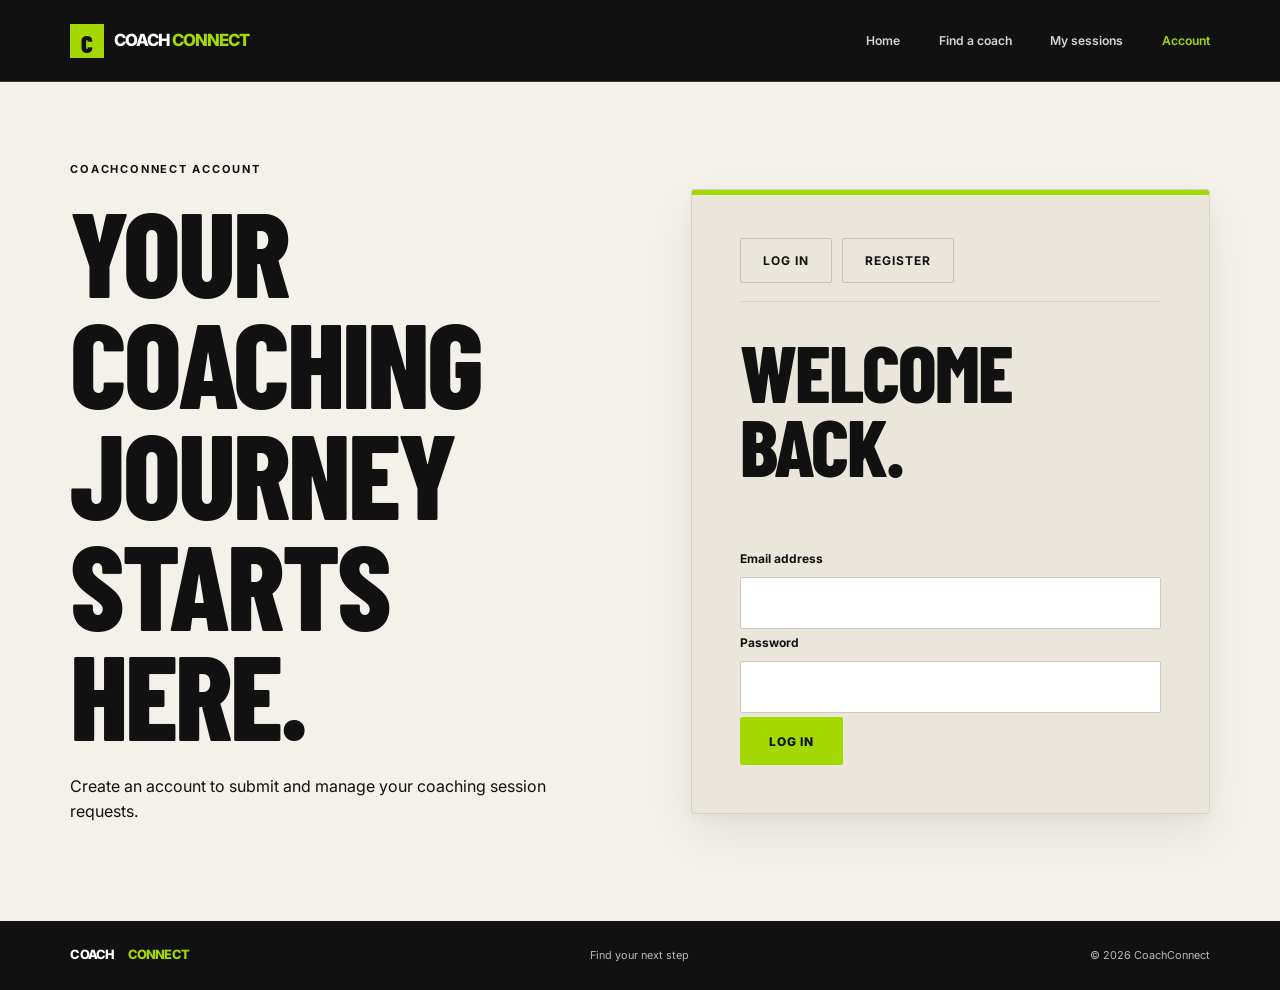
==== commit 844e90f4: "Fixed styling and consistency of pages" ====
--- a/html/auth.html
+++ b/html/auth.html
@@ -33,7 +33,7 @@
       <a href="/html/index.html">Home</a>
       <a href="/html/find-coach.html">Find a coach</a>
       <a href="/html/my-sessions.html">My sessions</a> 
-      <!--<a href="/html/auth.html">Account</a> -->
+      <a href="/html/auth.html" aria-current="page">Account</a> 
     </nav>
   </header>
 
--- a/css/pages.css
+++ b/css/pages.css
@@ -14,9 +14,8 @@
 }
 
 .hero-image {
-  /*find a picture for the hero section
-  background-image: 
-  */
+  
+  background-image: url(https://images.unsplash.com/photo-1639843091936-bb5fca7b5684?q=80&w=880&auto=format&fit=crop&ixlib=rb-4.1.0&ixid=NHwxMjA3fDA%3D);
   background-position: center 42%;
   background-size: cover;
   transform: scale(1.02);
@@ -325,56 +324,122 @@
 ========================================= */
 
 .find-hero{
-  position:relative;
-  overflow:hidden;
-  background:var(--color-ink);
-  color:var(--color-white)
-}
+   min-height: min(760px, calc(100svh - 82px));
+  position: relative;
+  display: flex;
+  overflow: hidden;
+  align-items: center;
+  background: #252824;
+  color: var(--color-white);
+}
+
+.find-hero-image,
+.find-hero-shade {
+  position: absolute;
+  inset: 0;
+}
+
+.find-hero-image {
+  background-image: url("https://images.unsplash.com/photo-1520399636535-24741e71b160?q=80&w=1170&auto=format&fit=crop&ixlib=rb-4.1.0&ixid=NHwxMjA3fDA%3D");
+  background-position: center 42%;
+  background-size: cover;
+  transform: scale(1.02);
+}
+
+.find-hero-shade {
+  background:
+    linear-gradient(
+      90deg,
+      rgba(10,12,10,.94) 0%,
+      rgba(10,12,10,.78) 44%,
+      rgba(10,12,10,.22) 100%
+    ),
+
+    linear-gradient(
+      0deg,
+      rgba(10,12,10,.45),
+      transparent 42%
+    );
+}
+
+
 
 .find-hero:after{
   position:absolute;
-  top:-80px;right:7%;
+  top:-80px;
+  right:7%;
   width:360px;
-  height:360px;
+  aspect-ratio: 1;
   border:1px solid rgba(163,217,0,.28);
   border-radius:50%;
   content:"";
+  transform: translateY(-50%);
   box-shadow:
     0 0 0 48px rgba(163,217,0,.035),
-    0 0 0 96px rgba(163,217,0,.025)
-}
+    0 0 0 96px rgba(163,217,0,.025);
+  pointer-events: none;
+}
+
+
 
 .find-hero-inner{
-  position:relative;
-  z-index:1;
-  padding-block:82px 88px
-}
-
-.find-hero h1{
-  margin:0;
-  font-size:clamp(5rem,10vw,9.5rem)
-}
-
-.find-hero h1 span{
-  color:var(--color-accent)
-}
-
-.find-hero-inner>p:last-child{
-  max-width:510px;
-  margin:24px 0 0;
-  color:rgba(255,255,255,.72);
-  font-size:.92rem;
-  line-height:1.75
-}
-
-.find-hero-index{
-  position:absolute;
-  right:var(--page-gutter);
-  bottom:28px;
-  color:rgba(255,255,255,.55);
-  font-size:.6rem;font-weight:700;
-  letter-spacing:.14em
-}
+ position: relative;
+ z-index: 2;
+ width: min(
+    var(--content-width),
+    calc(100% - (var(--page-gutter) * 2))
+  );
+  margin-inline: auto;
+  padding-block: 96px 112px;
+}
+
+.find-hero .hero-title {
+  max-width: 900px;
+  margin: 0;
+  font-size: clamp(4.5rem, 10.2vw, 10rem);
+  line-height: .79;
+  letter-spacing: -.035em;
+}
+
+.find-hero .hero-title span {
+  color: var(--color-accent);
+}
+
+/* Description */
+.find-hero .hero-copy {
+  max-width: 510px;
+  margin: 30px 0 0;
+  color: rgba(255,255,255,.82);
+  font-size: clamp(.95rem, 1.2vw, 1.06rem);
+  line-height: 1.75;
+}
+
+/* Page indicator */
+.find-hero .hero-index {
+  position: absolute;
+  z-index: 2;
+  right: var(--page-gutter);
+  bottom: 42px;
+  display: flex;
+  align-items: center;
+  gap: 12px;
+  color: rgba(255,255,255,.8);
+  font-size: .68rem;
+  font-weight: 700;
+}
+
+.find-hero .hero-index span:first-child {
+  color: var(--color-accent);
+}
+
+.find-hero .hero-index-line {
+  width: 70px;
+  height: 1px;
+  background: rgba(255,255,255,.55);
+}
+
+
+
 
 .directory-section{
   padding-block:86px 90px
@@ -1118,68 +1183,124 @@
    SESSION REQUEST PAGE
 ========================================= */
 
-/* SESSION REQUEST PAGE */
 .session-request-page {
-  padding-top: 75px;
-  padding-bottom: 110px;
-  width: min(var(--content-width), calc(100% - (var(--page-gutter) * 2)));
-}
+  width: 100%;
+  max-width: none;
+  margin: 0;
+  padding: 0 0 110px;
+  box-sizing: border-box;
+}
+
 
 .request-hero {
+  position: relative;
   display: grid;
-  grid-template-columns: minmax(0, 1.15fr) minmax(300px, .85fr);
+  grid-template-columns: minmax(0, 1.15fr) minmax(280px, .85fr);
   align-items: center;
   gap: clamp(35px, 6vw, 90px);
-  margin-bottom: 65px;
+
+  width: 100%;
+  min-height: 430px;
+  margin: 0 0 75px;
+  padding: 75px max(
+    var(--page-gutter),
+    calc((100vw - var(--content-width)) / 2)
+  );
+
+  overflow: hidden;
+  box-sizing: border-box;
+
+  color: var(--color-white);
+  background: #252824;
+}
+
+.request-hero::after {
+  position: absolute;
+  top: 50%;
+  right: 8%;
+  width: clamp(250px, 30vw, 420px);
+  aspect-ratio: 1;
+  border: 1px solid rgba(163, 217, 0, .25);
+  border-radius: 50%;
+  box-shadow:
+    0 0 0 45px rgba(163, 217, 0, .035),
+    0 0 0 90px rgba(163, 217, 0, .025);
+  content: "";
+  transform: translateY(-50%);
+  pointer-events: none;
 }
 
 .session-request-heading {
-  max-width: 720px;
+  position: relative;
+  z-index: 1;
+  max-width: 760px;
   margin: 0;
 }
 
 .session-request-heading .eyebrow {
-  margin-bottom: 25px;
+  display: flex;
+  align-items: center;
+  gap: 12px;
+  margin: 0 0 28px;
+  color: rgba(255, 255, 255, .8);
+  font-size: .68rem;
+  font-weight: 800;
+  letter-spacing: .14em;
 }
 
 .session-request-heading h1 {
-  max-width: 700px;
-  margin: 0 0 25px;
-  font-size: clamp(5rem, 8vw, 8rem);
+  max-width: 850px;
+  margin: 0;
+  font-family: var(--font-heading);
+  font-size: clamp(4.5rem, 8.5vw, 8.5rem);
+  font-weight: 800;
   line-height: .82;
-  
-  letter-spacing: -.025em;
+  letter-spacing: -.035em;
+  text-transform: uppercase;
+}
+
+.session-request-heading h1 span {
+  color: var(--color-accent);
 }
 
 .session-request-heading > p:last-child {
   max-width: 480px;
-  margin: 0;
-  color: var(--color-muted);
-  font-size: .95rem;
+  margin: 28px 0 0;
+  color: rgba(255, 255, 255, .75);
+  font-size: .92rem;
   line-height: 1.8;
 }
 
 .request-coach-summary {
   position: relative;
+  z-index: 1;
   min-width: 0;
-  padding: clamp(28px, 3vw, 42px);
+  padding: clamp(26px, 3vw, 42px);
+  color: var(--color-ink);
   background: #EAE6DD;
-  border: 1px solid var(--color-line);
-  border-top: 4px solid var(--color-accent);
+  border: 1px solid rgba(255, 255, 255, .15);
+  border-top: 5px solid var(--color-accent);
 }
 
 .request-coach-summary .eyebrow {
-  margin-bottom: 22px;
+  margin: 0 0 22px;
   color: var(--color-muted);
+  font-size: .67rem;
+  font-weight: 800;
+  letter-spacing: .13em;
 }
 
 .request-coach-summary h2 {
   margin: 0 0 16px;
+  font-family: var(--font-heading);
   font-size: clamp(2.8rem, 4vw, 4.2rem);
+  font-weight: 800;
   line-height: .9;
   letter-spacing: -.035em;
+  text-transform: uppercase;
   overflow-wrap: anywhere;
 }
+
 
 .request-coach-summary p:not(.eyebrow) {
   margin: 8px 0;
@@ -1198,12 +1319,16 @@
   color: var(--color-ink);
   font-family: var(--font-heading);
   font-size: 1.8rem;
-  font-weight: 700;
+  font-weight: 800;
+  margin: 0;
 }
 
 .request-layout {
-  display: block;
-  width: 100%;
+  width: min(
+    var(--content-width),
+    calc(100% - (var(--page-gutter) * 2))
+  );
+  margin-inline: auto;
 }
 
 .session-request-form {
@@ -1213,46 +1338,366 @@
   width: 100%;
   min-width: 0;
   padding: clamp(25px, 4vw, 48px);
+  box-sizing: border-box;
   background: #EAE6DD;
   border: 1px solid var(--color-line);
-}
+  border-top: 5px solid var(--color-ink);
+}
+
 
 .session-request-form .form-heading {
   grid-column: 1 / -1;
-  padding-bottom: 22px;
+  padding-bottom: 24px;
   border-bottom: 1px solid var(--color-line);
 }
 
 .session-request-form .form-heading .eyebrow {
-  margin-bottom: 12px;
+  margin: 0 0 12px;
+  color: var(--color-accent-dark);
+  font-size: .68rem;
+  font-weight: 800;
+  letter-spacing: .13em;
 }
 
 .session-request-form .form-heading h2 {
   margin: 0 0 10px;
+  font-family: var(--font-heading);
   font-size: clamp(2.8rem, 4vw, 4rem);
+  font-weight: 800;
   line-height: .9;
+  text-transform: uppercase;
 }
 
 .session-request-form .form-heading p:last-child {
   margin: 0;
   color: var(--color-muted);
   font-size: .85rem;
-}
-
-/* Four evenly spaced booking fields */
+  line-height: 1.7;
+}
+
+
 .session-request-form > .form-field {
   min-width: 0;
   margin: 0;
 }
 
-/* Weather forecast spans the entire form */
+.session-request-form .request-message-field {
+  grid-column: 1 / -1;
+}
+
+
+/* Improve the weather information layout */
 .session-request-form .training-weather {
   grid-column: 1 / -1;
+  display: grid;
+  grid-template-columns: minmax(0, .8fr) minmax(0, 1.2fr);
+  align-items: center;
+  gap: clamp(30px, 5vw, 75px);
   width: 100%;
-  margin: 8px 0;
-}
-
-/* Improve the weather information layout */
+  margin: 18px 0;
+  padding: 35px 0;
+  background: transparent;
+  border: 0;
+  border-radius: 0;
+}
+
+.training-weather .weather-heading {
+  min-width: 0;
+}
+
+.training-weather .weather-heading .eyebrow {
+  display: flex;
+  align-items: center;
+  gap: 12px;
+  margin: 0 0 18px;
+  color: var(--color-muted);
+  font-size: .68rem;
+  font-weight: 800;
+  letter-spacing: .13em;
+}
+
+.training-weather .weather-heading h3 {
+  margin: 0 0 22px;
+  color: var(--color-ink);
+  font-family: var(--font-heading);
+  font-size: clamp(2.8rem, 5vw, 4.5rem);
+  font-weight: 800;
+  line-height: .88;
+  text-transform: uppercase;
+}
+
+.training-weather .weather-heading h3 span {
+  color: var(--color-accent-dark);
+}
+
+.training-weather .weather-heading > p:last-child {
+  max-width: 380px;
+  margin: 0;
+  color: var(--color-muted);
+  font-size: .88rem;
+  line-height: 1.8;
+}
+
+.training-weather .weather-panel {
+  min-width: 0;
+  padding: clamp(24px, 3vw, 38px);
+  color: var(--color-white);
+  background: var(--color-ink);
+  border-radius: 0;
+}
+
+.training-weather .weather-location {
+  min-width: 0;
+  padding-bottom: 22px;
+  border-bottom: 1px solid rgba(255, 255, 255, .2);
+}
+
+.training-weather .weather-location .eyebrow {
+  margin: 0 0 10px;
+  color: var(--color-accent);
+  font-size: .67rem;
+  font-weight: 800;
+  letter-spacing: .12em;
+}
+
+.training-weather .weather-location h3 {
+  margin: 0 0 8px;
+  color: var(--color-white);
+  font-family: var(--font-heading);
+  font-size: clamp(1.6rem, 2.5vw, 2.2rem);
+  line-height: 1;
+  overflow-wrap: anywhere;
+}
+
+.training-weather .weather-location > p:last-child {
+  margin: 0;
+  color: rgba(255, 255, 255, .6);
+  font-size: .72rem;
+  line-height: 1.6;
+}
+
+/* Loading and error messages */
+.training-weather .weather-message {
+  margin: 0;
+  padding-block: 24px;
+  color: rgba(255, 255, 255, .8);
+  font-size: .84rem;
+  line-height: 1.7;
+}
+
+.training-weather .weather-message.notice-error {
+  color: #FFB6A9;
+}
+
+/* Forecast information */
+.training-weather .weather-content {
+  padding-top: 25px;
+}
+
+.training-weather .weather-main {
+  padding-bottom: 25px;
+}
+
+.training-weather .weather-main > p:first-child {
+  margin: 0 0 10px;
+  color: var(--color-accent);
+  font-size: .78rem;
+  font-weight: 800;
+  letter-spacing: .08em;
+  text-transform: uppercase;
+}
+
+.training-weather .weather-temperature {
+  display: flex;
+  align-items: flex-start;
+  gap: 5px;
+  margin: 0;
+  color: var(--color-white);
+  font-family: var(--font-heading);
+  font-size: clamp(4rem, 6vw, 6rem);
+  font-weight: 800;
+  line-height: .9;
+}
+
+.training-weather .weather-temperature span:last-child {
+  padding-top: 5px;
+  color: var(--color-accent);
+  font-size: 1.5rem;
+}
+
+.training-weather .weather-main > p:last-child {
+  margin: 12px 0 0;
+  color: rgba(255, 255, 255, .6);
+  font-size: .75rem;
+}
+
+/* Five forecast details */
+.training-weather .weather-details {
+  display: grid;
+  grid-template-columns: repeat(5, minmax(0, 1fr));
+  gap: 12px;
+  padding-block: 20px;
+  border-top: 1px solid rgba(255, 255, 255, .2);
+  border-bottom: 1px solid rgba(255, 255, 255, .2);
+}
+
+.training-weather .weather-details > div {
+  display: grid;
+  align-content: start;
+  gap: 9px;
+  min-width: 0;
+}
+
+.training-weather .weather-detail-label {
+  color: rgba(255, 255, 255, .55);
+  font-size: .56rem;
+  font-weight: 800;
+  letter-spacing: .07em;
+  line-height: 1.5;
+}
+
+.training-weather .weather-details strong {
+  color: var(--color-white);
+  font-size: .85rem;
+  line-height: 1.4;
+  overflow-wrap: anywhere;
+}
+
+/* Outdoor training advice */
+.training-weather .weather-advice {
+  margin: 22px 0 0;
+  padding-left: 15px;
+  border-left: 3px solid var(--color-accent);
+  color: rgba(255, 255, 255, .8);
+  font-size: .78rem;
+  line-height: 1.8;
+}
+
+/* Weather data credit */
+.training-weather .weather-credit {
+  margin: 22px 0 0;
+  color: rgba(255, 255, 255, .5);
+  font-size: .65rem;
+}
+
+.training-weather .weather-credit a {
+  color: var(--color-accent);
+  text-underline-offset: 3px;
+}
+
+.session-request-form .request-disclaimer {
+  grid-column: 1 / -1;
+  margin: 0;
+  padding: 18px 20px;
+  color: var(--color-muted);
+  background: var(--color-paper);
+  border-left: 4px solid var(--color-accent-dark);
+  font-size: .8rem;
+  line-height: 1.8;
+}
+
+.request-form-actions {
+  grid-column: 1 / -1;
+  display: flex;
+  align-items: center;
+  justify-content: space-between;
+  flex-wrap: wrap;
+  gap: 20px;
+  padding-top: 22px;
+  border-top: 1px solid var(--color-line);
+}
+
+.request-form-actions .button {
+  min-width: 240px;
+  justify-content: center;
+}
+
+.session-request-form button[type="submit"] {
+  justify-self: start;
+  min-width: 240px;
+  cursor: pointer;
+}
+
+.session-request-form button[type="submit"]:disabled {
+  opacity: .65;
+  cursor: wait;
+}
+
+/* -----------------------------------------
+   STATUS MESSAGES
+----------------------------------------- */
+
+#request-status,
+.request-status {
+  width: min(
+    var(--content-width),
+    calc(100% - (var(--page-gutter) * 2))
+  );
+  margin: 25px auto;
+  padding: 18px 22px;
+  box-sizing: border-box;
+  color: var(--color-ink);
+  background: #EAE6DD;
+  border: 1px solid var(--color-line);
+  line-height: 1.7;
+}
+
+#request-status.notice-error,
+.request-status.notice-error {
+  color: #A52F2F;
+  border-color: #C44B4B;
+}
+
+/* -----------------------------------------
+   CONFIRMATION PANEL
+----------------------------------------- */
+
+.request-confirmation {
+  width: min(700px, calc(100% - (var(--page-gutter) * 2)));
+  margin: 75px auto;
+  padding: clamp(28px, 5vw, 48px);
+  box-sizing: border-box;
+  background: #EAE6DD;
+  border: 1px solid var(--color-line);
+  border-top: 5px solid var(--color-accent);
+}
+
+.request-confirmation h2 {
+  margin: 12px 0 18px;
+  font-family: var(--font-heading);
+  font-size: clamp(2.5rem, 5vw, 4rem);
+  line-height: .95;
+  text-transform: uppercase;
+}
+
+.request-confirmation p {
+  color: var(--color-muted);
+  line-height: 1.8;
+}
+
+.request-pending-label {
+  display: inline-block;
+  margin: 15px 0;
+  padding: 9px 15px;
+  color: #765600;
+  background: #FFF3C7;
+  border: 1px solid #E8CF79;
+  font-size: .75rem;
+  font-weight: 800;
+  letter-spacing: .08em;
+}
+
+/* Preserve JavaScript hidden states */
+#request-content[hidden],
+#request-confirmation[hidden],
+#training-weather-result[hidden],
+.request-layout[hidden] {
+  display: none !important;
+}
+
+
+
+
 .training-weather-stats {
   grid-template-columns: repeat(5, minmax(0, 1fr));
 }
@@ -1313,257 +1758,687 @@
 }
 
 
-
-/* Form introduction */
-.form-heading {
-  padding-bottom: 20px;
-  border-bottom: 1px solid var(--color-line);
-}
-
-.form-heading h2 {
-  margin: 0 0 10px;
-  font-size: clamp(2.5rem, 4vw, 3.5rem);
-  line-height: .95;
-}
-
-.form-heading p {
-  margin: 0;
-  color: var(--color-muted);
-  font-size: .88rem;
-  line-height: 1.7;
-}
-
-/* Important booking information */
-.request-disclaimer {
-  margin: 0;
-  padding: 18px;
-  background: var(--color-paper);
-  border-left: 3px solid var(--color-accent-dark);
-  color: var(--color-muted);
-  font-size: .8rem;
-  line-height: 1.8;
-}
-
-/* Submit button and links */
-.session-request-form button[type="submit"] {
-  justify-self: start;
-  min-width: 210px;
-  cursor: pointer;
-}
-
-.session-request-form .text-link,
-.request-confirmation .text-link {
-  justify-self: start;
-}
-
-/* Status messages */
-#request-status,
-.request-status {
-  margin-bottom: 28px;
-  padding: 18px 22px;
-  background: #EAE6DD;
-  border: 1px solid var(--color-line);
-  line-height: 1.7;
-}
-
-#request-status.notice-error,
-.request-status.notice-error {
-  border-color: #c44b4b;
-  color: #a52f2f;
-}
-
-/* Confirmation panel */
-.request-confirmation {
-  max-width: 700px;
-  padding: 42px;
-  background: #EAE6DD;
-  border: 1px solid var(--color-line);
-}
-
-.request-confirmation h2 {
-  margin: 12px 0 18px;
-}
-
-.request-confirmation p {
-  line-height: 1.8;
-}
-
-.request-pending-label {
-  display: inline-block;
-  margin: 15px 0;
-  padding: 9px 15px;
-  background: #fff0d6;
-  color: #855300;
-  font-size: .8rem;
-  font-weight: 700;
-  letter-spacing: .06em;
-}
-
-/* Preserve hidden states when JavaScript changes them */
-.request-layout[hidden],
-#request-content[hidden],
-.request-confirmation[hidden] {
-  display: none !important;
-}
-
 /* =========================================
    MY SESSIONS PAGE
 ========================================= */
 
+/* Coaching sessions section */
+.sessions-hero {
+    position: relative;
+    display: flex;
+    align-items: center;
+    width: 100%;
+    min-height: min(680px, calc(100svh - 82px));
+    margin: 0 0 76px;
+    overflow: hidden;
+    background: #252824;
+    color: var(--color-white);
+}
+
+.sessions-hero-image,
+.sessions-hero-shade {
+    position: absolute;
+    inset: 0;
+}
+
+.sessions-hero-image {
+    background-image: url("https://images.unsplash.com/photo-1778273441231-bdb564373038?q=80&w=764&auto=format&fit=crop&ixlib=rb-4.1.0&ixid=NHwxMjA3fDA%3D");
+    background-position: center 42%;
+    background-size: cover;
+    transform: scale(1.02);
+}
+
+.sessions-hero-shade {
+    background:
+        linear-gradient(
+            90deg,
+            rgba(10, 12, 10, .94) 0%,
+            rgba(10, 12, 10, .78) 44%,
+            rgba(10, 12, 10, .22) 100%
+        ),
+        linear-gradient(
+            0deg,
+            rgba(10, 12, 10, .45),
+            transparent 42%
+        );
+}
+
+.sessions-hero-content {
+    position: relative;
+    z-index: 2;
+    width: min(var(--content-width), calc(100% - (var(--page-gutter) * 2)));
+    max-width: var(--content-width);
+    margin-inline: auto;
+    text-align: left;
+    padding-block: 96px 112px;
+}
+
+
+.sessions-hero-eyebrow {
+    display: flex;
+    align-items: center;
+    gap: 12px;
+    margin: 0 0 30px;
+    color: rgba(255, 255, 255, .9);
+    font-size: .68rem;
+    font-weight: 800;
+    letter-spacing: .14em;
+}
+
+.sessions-hero-title {
+    max-width: 1050px;
+    margin: 0;
+    font-family: var(--font-heading);
+    font-size: clamp(4.5rem, 10.2vw, 10rem);
+    font-weight: 800;
+    line-height: .79;
+    letter-spacing: -.035em;
+    text-transform: uppercase;
+}
+
+
+.sessions-hero-title span {
+    color: var(--color-accent);
+}
+
+.sessions-hero-copy {
+    max-width: 510px;
+    margin: 30px 0 0;
+    color: rgba(255, 255, 255, .82);
+    font-size: clamp(.95rem, 1.2vw, 1.06rem);
+    line-height: 1.75;
+}
+
+.sessions-hero-actions {
+    display: flex;
+    align-items: center;
+    flex-wrap: wrap;
+    gap: 28px;
+    margin-top: 32px;
+}
+
+.sessions-hero-actions .button {
+    min-height: 48px;
+    padding: 14px 22px;
+}
+
+.sessions-hero .hero-index {
+    position: absolute;
+    z-index: 2;
+    right: var(--page-gutter);
+    bottom: 42px;
+}
+
+.sessions-hero .hero-location {
+    position: absolute;
+    z-index: 2;
+    left: var(--page-gutter);
+    bottom: 28px;
+}
+
 .page-shell.my-sessions-page {
-  min-height: 65vh;
-  width: min(var(--content-width), calc(100% - (var(--page-gutter) * 2)));
-  margin-inline: auto;
-  padding-top: 85px;
-  padding-bottom: 105px;
-}
-
-.my-sessions-page > .eyebrow {
-  margin-bottom: 22px;
-  color: var(--color-muted);
-}
-
-.my-sessions-page > h1 {
-  max-width: 850px;
-  margin: 0 0 22px;
-  font-size: clamp(5rem, 10vw, 9rem);
-  line-height: .82;
-  letter-spacing: -.035em;
-}
-
-.page-lead {
-  max-width: 510px;
-  margin: 28px 0 0;
-  color: var(--color-muted);
-  font-size: .9rem;
-  line-height: 1.8;
+    width: 100%;
+    max-width: none;
+    margin: 0;
+    padding: 0;
+    box-sizing: border-box;
 }
 
 .sessions-section {
-  margin-top: 85px;
-}
+    width: min(
+        var(--content-width),
+        calc(100% - (var(--page-gutter) * 2))
+    );
+    margin: 0 auto 76px;
+    box-sizing: border-box;
+}
+
+
+/* Hero decorative panel */
+.sessions-hero-aside {
+  display: flex;
+  flex-direction: column;
+  justify-content: center;
+  align-items: flex-start;
+  padding: 28px;
+  background: #252525;
+  border: 1px solid rgba(255, 255, 255, 0.12);
+}
+
+.sessions-aside-number {
+  color: var(--color-accent);
+  font-family: var(--font-heading);
+  font-size: clamp(6rem, 10vw, 8rem);
+  font-weight: 800;
+  line-height: 0.85;
+}
+
+.sessions-aside-label {
+  margin-top: 14px;
+  color: rgba(255, 255, 255, 0.65);
+  font-size: 0.65rem;
+  font-weight: 800;
+  letter-spacing: 0.12em;
+}
+
+.sessions-aside-line {
+  width: 100%;
+  height: 3px;
+  margin: 22px 0;
+  background: var(--color-accent);
+}
+
+.sessions-hero-aside p {
+  margin: 0;
+  color: var(--color-white);
+  font-family: var(--font-heading);
+  font-size: 1.8rem;
+  font-weight: 700;
+  line-height: 1;
+  text-transform: uppercase;
+}
+
+
+
 
 .sessions-section-heading {
   display: flex;
-  align-items: end;
   justify-content: space-between;
-  gap: 30px;
-  margin-bottom: 30px;
+  align-items: flex-end;
+  gap: 24px;
+  margin-bottom: 28px;
   padding-bottom: 24px;
   border-bottom: 1px solid var(--color-line);
 }
 
 .sessions-section-heading .eyebrow {
-  margin-bottom: 14px;
-  color: var(--color-muted);
+  margin: 0 0 12px;
+  color: var(--color-accent-dark);
+  font-size: 0.68rem;
+  font-weight: 800;
+  letter-spacing: 0.14em;
 }
 
 .sessions-section-heading h2 {
   margin: 0;
-  font-size: clamp(3.2rem, 5.5vw, 5rem);
-  line-height: .9;
   color: var(--color-ink);
-}
-
-.sessions-section-heading .button {
+  font-family: var(--font-heading);
+  font-size: clamp(3rem, 5vw, 4.5rem);
+  font-weight: 800;
+  line-height: 0.9;
+  text-transform: uppercase;
+}
+
+.sessions-section-heading h2 span {
+  color: var(--color-accent-dark);
+}
+
+.sessions-section-description {
+  margin: 12px 0 0;
+  color: var(--color-muted);
+  font-size: 0.85rem;
+  line-height: 1.6;
+}
+
+.sessions-find-link {
+  display: inline-flex;
   flex-shrink: 0;
-  margin-bottom: 4px;
-}
-
-/* Session list */
+  align-items: center;
+  gap: 10px;
+  min-height: 44px;
+  padding: 12px 17px;
+  color: var(--color-ink);
+  background: var(--color-accent);
+  border: 1px solid var(--color-accent);
+  font-size: 0.7rem;
+  font-weight: 800;
+  text-decoration: none;
+  transition: background 180ms ease, transform 180ms ease;
+}
+
+.sessions-find-link span {
+  font-size: 1.2rem;
+}
+
+.sessions-find-link:hover {
+  background: var(--color-white);
+  border-color: var(--color-ink);
+  transform: translateY(-2px);
+}
+
+
+.sessions-content-panel {
+  padding: 24px;
+  background: var(--color-white);
+  border: 1px solid var(--color-line);
+  border-top: 5px solid var(--color-ink);
+}
+
+.sessions-panel-top {
+  display: flex;
+  justify-content: space-between;
+  align-items: center;
+  gap: 16px;
+  padding-bottom: 18px;
+  border-bottom: 1px solid var(--color-line);
+}
+
+.sessions-panel-label {
+  color: var(--color-ink);
+  font-size: 0.68rem;
+  font-weight: 800;
+  letter-spacing: 0.12em;
+}
+
+.sessions-panel-indicator {
+  display: inline-flex;
+  align-items: center;
+  gap: 8px;
+  color: var(--color-muted);
+  font-size: 0.63rem;
+  font-weight: 800;
+  letter-spacing: 0.08em;
+}
+
+.sessions-panel-indicator span {
+  width: 8px;
+  height: 8px;
+  border-radius: 50%;
+  background: var(--color-accent-dark);
+}
+
+/* Loading, empty and error messages */
+.sessions-status:not([hidden]) {
+  margin: 20px 0 0;
+  padding: 22px;
+  color: var(--color-ink);
+  background: var(--color-paper);
+  border-left: 4px solid var(--color-accent);
+  font-size: 0.88rem;
+  line-height: 1.7;
+}
+
+.sessions-status.notice-error {
+  background: #FBEDEA;
+  border-left-color: #B83A32;
+}
+
+
 .sessions-list {
   display: grid;
   gap: 18px;
-}
-
+  padding-top: 20px;
+}
+
+/* Individual request card */
 .session-card {
   display: grid;
-  grid-template-columns: minmax(0, 1fr) auto;
-  gap: 30px;
-  padding: 30px;
-  background: #EAE6DD;
-  border: 1px solid #DEDAD0;
-  transition: border-color .2s ease, transform .2s ease;
+  grid-template-columns: minmax(0, 1fr) 155px;
+  grid-template-areas:
+    "details status"
+    "more actions";
+  gap: 22px 28px;
+  min-width: 0;
+  padding: 26px;
+  background: var(--color-paper);
+  border: 1px solid var(--color-line);
+  border-left: 5px solid var(--color-accent-dark);
+  transition: border-color 180ms ease,
+    transform 180ms ease, box-shadow 180ms ease;
 }
 
 .session-card:hover {
-  border-color: var(--color-accent-dark);
+  border-left-color: var(--color-accent);
   transform: translateY(-2px);
-}
-
-/* Session details */
+  box-shadow: 0 10px 24px rgba(17, 17, 17, 0.06);
+}
+
+/* Coach information */
 .session-card-details {
+  grid-area: details;
   min-width: 0;
 }
 
+.session-card-details .eyebrow {
+  margin: 0 0 8px;
+  color: var(--color-accent-dark);
+  font-size: 0.68rem;
+  font-weight: 800;
+  letter-spacing: 0.12em;
+  text-transform: uppercase;
+}
+
 .session-card-details h3 {
-  margin: 8px 0 16px;
-  font-size: 2.3rem;
-  line-height: .95;
-  letter-spacing: -.035em;
-}
-
-.session-card-details > p:not(.eyebrow) {
-  margin: 8px 0;
-  color: #55534D;
-  font-size: .8rem;
-  line-height: 1.7;
-}
-
+  margin: 0;
+  color: var(--color-ink);
+  font-family: var(--font-heading);
+  font-size: 2.2rem;
+  font-weight: 800;
+  line-height: 0.95;
+  text-transform: uppercase;
+}
+
+.session-coach-location {
+  margin: 8px 0 20px;
+  color: var(--color-muted);
+  font-size: 0.78rem;
+}
+
+/* Session information grid */
+.session-info-grid {
+  display: grid;
+  grid-template-columns: repeat(2, minmax(0, 1fr));
+  gap: 10px;
+}
+
+.session-info-grid p {
+  display: flex;
+  flex-direction: column;
+  gap: 6px;
+  min-width: 0;
+  margin: 0;
+  padding: 13px;
+  background: var(--color-white);
+  color: var(--color-ink);
+  font-size: 0.82rem;
+  line-height: 1.5;
+  overflow-wrap: anywhere;
+}
+
+.session-info-grid p span {
+  color: var(--color-muted);
+  font-size: 0.61rem;
+  font-weight: 800;
+  letter-spacing: 0.09em;
+}
+
+/* Status and pricing */
 .session-card-status {
+  grid-area: status;
   display: flex;
-  min-width: 145px;
   flex-direction: column;
   align-items: flex-end;
-  justify-content: space-between;
-  gap: 20px;
+  gap: 10px;
+  text-align: right;
+}
+
+.session-status {
+  display: inline-flex;
+  justify-content: center;
+  padding: 7px 11px;
+  color: var(--color-ink);
+  background: var(--color-white);
+  border: 1px solid var(--color-line);
+  font-size: 0.66rem;
+  font-weight: 800;
+  letter-spacing: 0.07em;
+  text-transform: uppercase;
+}
+
+.session-status.status-pending {
+  color: #765600;
+  background: #FFF3C7;
+  border-color: #E8CF79;
+}
+
+.session-status.status-accepted {
+  color: #315B00;
+  background: #E7F2D7;
+  border-color: #B9D58F;
+}
+
+.session-status.status-declined {
+  color: #8B2929;
+  background: #FBE5E2;
+  border-color: #E8B7B0;
+}
+
+.session-status.status-cancelled {
+  color: #555;
+  background: #EBEBEB;
+  border-color: #D0D0D0;
+}
+
+.session-price-label {
+  margin-top: 14px;
+  color: var(--color-muted);
+  font-size: 0.61rem;
+  font-weight: 800;
+  letter-spacing: 0.1em;
 }
 
 .session-card-price {
+  margin: 0;
+  color: var(--color-ink);
   font-family: var(--font-heading);
-  font-size: 2rem;
+  font-size: 2.4rem;
   font-weight: 800;
   line-height: 1;
-  text-transform: uppercase;
-}
-
-.session-card-message {
-  grid-column: 1 / -1;
-  margin: 0;
-  padding-top: 18px;
-  border-top: 1px solid #D3CFC5;
-  color: var(--color-muted);
-  font-size: .78rem;
-  line-height: 1.75;
-}
-
+}
+
+/* Expandable information */
 .session-more-details {
-  grid-column: 1 / -1;
+  grid-area: more;
+  min-width: 0;
   padding-top: 16px;
   border-top: 1px solid var(--color-line);
 }
 
 .session-more-details summary {
+  width: fit-content;
+  color: var(--color-ink);
   cursor: pointer;
-  font-weight: 600;
-  font-size: 0.9rem;
+  font-size: 0.78rem;
+  font-weight: 800;
+}
+
+.session-more-details summary:hover {
+  color: var(--color-accent-dark);
+}
+
+.session-extra-information {
+  display: grid;
+  gap: 8px;
+  padding: 14px 0 4px;
+}
+
+.session-extra-information p {
+  margin: 0;
+  color: var(--color-muted);
+  font-size: 0.8rem;
+  line-height: 1.6;
+}
+
+/* Cancellation action */
+.session-card-actions {
+  grid-area: actions;
+  display: flex;
+  justify-content: flex-end;
+  align-items: flex-start;
+}
+
+.session-card-actions:empty {
+  display: none;
+}
+
+.session-card-actions .button-cancel {
+  padding: 10px 14px;
   color: var(--color-ink);
-}
-
-.session-more-details summary:hover {
+  background: transparent;
+  border: 1px solid var(--color-ink);
+  cursor: pointer;
+  font-size: 0.68rem;
+  font-weight: 800;
+  transition: background 180ms ease, color 180ms ease;
+}
+
+.session-card-actions .button-cancel:hover {
+  color: var(--color-white);
+  background: var(--color-ink);
+}
+
+.session-card-actions .button-cancel:disabled {
+  opacity: 0.55;
+  cursor: not-allowed;
+}
+
+
+.sessions-next-step {
+  display: grid;
+  grid-template-columns: 1.1fr 1fr auto;
+  align-items: center;
+  gap: 28px;
+  padding: 36px;
+  color: var(--color-white);
+  background: var(--color-ink);
+  margin-top: 76px;
+}
+
+.sessions-next-step .eyebrow {
+  margin: 0 0 10px;
+  color: var(--color-accent);
+  font-size: 0.68rem;
+  font-weight: 800;
+  letter-spacing: 0.13em;
+}
+
+.sessions-next-step h2 {
+  margin: 0;
+  font-family: var(--font-heading);
+  font-size: clamp(2.3rem, 4vw, 3.6rem);
+  font-weight: 800;
+  line-height: 0.9;
+  text-transform: uppercase;
+}
+
+.sessions-next-step h2 span {
+  color: var(--color-accent);
+}
+
+.sessions-next-step > p {
+  max-width: 360px;
+  margin: 0;
+  color: rgba(255, 255, 255, 0.72);
+  font-size: 0.88rem;
+  line-height: 1.7;
+}
+
+.sessions-next-step .button {
+  display: inline-flex;
+  align-items: center;
+  justify-content: center;
+  min-height: 44px;
+  padding: 12px 18px;
   color: var(--color-ink);
-}
-
-.session-extra-information {
-  padding: 15px 0 5px;
-  color: var(--color-muted);
-  font-size: 0.9rem;
-  line-height: 1.7;
-}
-
-.session-extra-information p {
-  margin: 8px 0;
-}
+  background: var(--color-accent);
+  border: 1px solid var(--color-accent);
+  font-size: 0.69rem;
+  font-weight: 800;
+  text-decoration: none;
+  white-space: nowrap;
+  transition: background 180ms ease, transform 180ms ease;
+}
+
+.sessions-next-step .button:hover {
+  background: var(--color-white);
+  border-color: var(--color-white);
+  transform: translateY(-2px);
+}
+
+/* =========================================
+   SESSION REQUEST - LAYOUT ADJUSTMENTS
+========================================= */
+
+/* Hero now contains the heading only */
+.request-hero {
+  grid-template-columns: minmax(0, 1fr);
+  align-items: center;
+}
+
+.session-request-heading {
+  max-width: 750px;
+}
+
+/* Loading and error status below the hero */
+#request-status {
+  width: min(var(--content-width), calc(100% - (var(--page-gutter) * 2)));
+  margin: 30px auto;
+  box-sizing: border-box;
+}
+
+#request-status[hidden] {
+  display: none !important;
+}
+
+/* Separate selected coach section */
+.request-coach-section {
+  width: min(var(--content-width), calc(100% - (var(--page-gutter) * 2)));
+  margin: 0 auto 55px;
+}
+
+.request-coach-summary {
+  display: flex;
+  align-items: center;
+  justify-content: space-between;
+  gap: 30px;
+  width: 100%;
+  box-sizing: border-box;
+  padding: 30px 38px;
+  background: #EAE6DD;
+  border-top: 4px solid var(--color-accent);
+}
+
+.request-coach-information {
+  min-width: 0;
+}
+
+.request-coach-information .eyebrow {
+  margin-bottom: 14px;
+}
+
+.request-coach-information h2 {
+  margin: 0 0 10px;
+}
+
+.request-coach-information p:last-child {
+  margin: 0;
+}
+
+.request-coach-pricing {
+  flex-shrink: 0;
+  padding-left: 30px;
+  border-left: 1px solid var(--color-line);
+}
+
+.request-coach-pricing #request-coach-price {
+  margin: 0;
+  color: var(--color-ink);
+  font-family: var(--font-heading);
+  font-size: 1.8rem;
+  font-weight: 700;
+}
+
+/* Mobile layout */
+@media (max-width: 600px) {
+  .request-coach-section {
+    margin-bottom: 40px;
+  }
+
+  .request-coach-summary {
+    align-items: flex-start;
+    flex-direction: column;
+    gap: 20px;
+    padding: 25px 22px;
+  }
+
+  .request-coach-pricing {
+    width: 100%;
+    padding: 18px 0 0;
+    border-left: 0;
+    border-top: 1px solid var(--color-line);
+  }
+}
+
 
 /* =========================================
    AUTHENTICATION PAGE
--- a/css/responsive.css
+++ b/css/responsive.css
@@ -199,69 +199,63 @@
   }
 }
 
-@media(max-width:700px){
-  .find-hero-inner{padding-block:68px 76px}
-
-  .find-hero h1{font-size:clamp(5rem,20vw,7rem)}
-
-  .directory-section{padding-block:65px 70px}
-
-  .directory-heading{
-    align-items:flex-start;
-    flex-direction:column;
-    gap:14px
-  }
-
-  .directory-heading h2{font-size:clamp(3.8rem,15vw,5.3rem)}
-    
-  .filter-panel{
-    grid-template-columns:1fr;
-    padding:15px
-  }
-
-  .filter-search,.filter-actions{grid-column:auto}
-    
-  .filter-actions{display:grid}
-
-  .results-toolbar{
-    align-items:flex-start;
-    flex-direction:column;gap:12px
-  }
-
-  .directory-grid{grid-template-columns:1fr;gap:17px}
-
-  .directory-card-image{height:245px}
-
-  .directory-bio{min-height:0}
-
-  .compare-tray{
-    bottom:8px;
-    flex-wrap:wrap;
-    gap:10px;
-    padding:13px
-  }
-
-  .compare-tray-copy{flex:1}
-
-  .compare-tray-names{
-    order:3;
-    flex-basis:100%
-  }
-
-  .compare-tray .button{flex:1}
-
-  .comparison-heading{
-    align-items:flex-start;
-    flex-direction:column
-  }
-
-  .comparison-table th,
-  .comparison-table td{
-    min-width:135px;
-    padding:12px
-  }
-
-}
+
+@media (max-width: 768px) {
+  .find-hero {
+    min-height: 620px;
+  }
+
+  .find-hero-inner {
+    padding-block: 75px 100px;
+  }
+
+  .find-hero .hero-title {
+    font-size: clamp(4.5rem, 12vw, 7rem);
+  }
+
+  .find-hero-image {
+    background-position: 58% center;
+  }
+
+  .find-hero-shade {
+    background:
+      linear-gradient(
+        90deg,
+        rgba(10,12,10,.92) 0%,
+        rgba(10,12,10,.72) 65%,
+        rgba(10,12,10,.4) 100%
+      ),
+      linear-gradient(
+        0deg,
+        rgba(10,12,10,.5),
+        transparent 50%
+      );
+  }
+}
+
+@media (max-width: 480px) {
+  .find-hero {
+    min-height: 560px;
+  }
+
+  .find-hero-inner {
+    padding-block: 65px 90px;
+  }
+
+  .find-hero .hero-title {
+    font-size: clamp(4rem, 15vw, 5.5rem);
+  }
+
+  .find-hero .hero-copy {
+    max-width: 340px;
+    font-size: .88rem;
+  }
+
+  .find-hero .hero-index {
+    bottom: 25px;
+  }
+}
+
 
 /* FIND A COACH REDUCED MOTION */
 @media(prefers-reduced-motion:reduce){
@@ -354,49 +348,122 @@
 ========================================= */
 
 @media (max-width: 900px) {
+
+  .request-hero {
+    grid-template-columns: minmax(0, 1fr) minmax(250px, .8fr);
+    gap: 30px;
+    min-height: 380px;
+  }
+
+  .session-request-heading h1 {
+    font-size: clamp(4rem, 8vw, 6rem);
+  }
+
+  .session-request-form {
+    grid-template-columns: repeat(2, minmax(0, 1fr));
+  }
+
+  .session-request-form .training-weather {
+    grid-template-columns: 1fr;
+    gap: 25px;
+  }
+
+  .training-weather .weather-heading h3 {
+    font-size: clamp(3rem, 6vw, 4rem);
+  }
+
+  .training-weather .weather-details {
+    grid-template-columns: repeat(3, minmax(0, 1fr));
+    row-gap: 20px;
+  }
+}
+
+@media (max-width: 600px) {
+
+  .session-request-page {
+    padding-bottom: 65px;
+  }
+
+  .request-hero {
+    grid-template-columns: 1fr;
+    gap: 35px;
+    min-height: auto;
+    margin-bottom: 50px;
+    padding-block: 65px 55px;
+  }
+
+  .request-hero::after {
+    top: 15%;
+    right: -150px;
+    width: 280px;
+    transform: none;
+  }
+
+  .session-request-heading h1 {
+    font-size: clamp(3.8rem, 15vw, 5.5rem);
+  }
+
+  .session-request-heading > p:last-child {
+    font-size: .85rem;
+  }
+
+  .request-coach-summary {
+    padding: 26px;
+  }
+
+  .request-coach-summary h2 {
+    font-size: clamp(2.8rem, 11vw, 3.8rem);
+  }
+
   .request-layout {
-    grid-template-columns: minmax(0, 1fr) minmax(0, 1.2fr);
-    gap: 25px;
-  }
-
-  .request-coach-summary,
+    width: calc(100% - (var(--page-gutter) * 2));
+  }
+
   .session-request-form {
-    padding: 25px;
-  }
-}
-
-@media (max-width: 750px) {
-  .session-request-page {
-    padding-top: 45px;
-    padding-bottom: 70px;
-  }
-
-  .session-request-heading {
-    margin-bottom: 35px;
-  }
-
-  .session-request-heading h1 {
-    font-size: clamp(4.5rem, 15vw, 6.5rem);
-  }
-
-  .request-layout {
     grid-template-columns: 1fr;
-    gap: 24px;
-  }
-
-  .request-coach-summary,
-  .session-request-form {
-    padding: 23px;
-  }
-
+    gap: 22px;
+    padding: 24px 20px;
+  }
+
+  .session-request-form .form-heading h2 {
+    font-size: 3rem;
+  }
+
+  .session-request-form .training-weather {
+    padding-block: 20px;
+  }
+
+  .training-weather .weather-panel {
+    padding: 24px 20px;
+  }
+
+  .training-weather .weather-details {
+    grid-template-columns: repeat(2, minmax(0, 1fr));
+    gap: 18px 12px;
+  }
+
+  .training-weather .weather-temperature {
+    font-size: 4.5rem;
+  }
+
+  .request-form-actions {
+    align-items: stretch;
+    flex-direction: column;
+  }
+
+  .request-form-actions .button,
   .session-request-form button[type="submit"] {
     width: 100%;
+    min-width: 0;
+    justify-content: center;
   }
 
   .request-confirmation {
-    padding: 25px;
-  }
-}
+    margin-block: 45px;
+  }
+}
+
+  
 
 /* =========================================
    MY SESSIONS RESPONSIVE RULES
@@ -404,99 +471,65 @@
 
 @media (max-width: 900px) {
 
-  .page-shell.my-sessions-page {
-    padding-top: 70px;
-  }
-
-  .sessions-section {
-    margin-top: 65px;
-  }
-
-  .session-card {
-    padding: 25px;
-    gap: 20px;
-  }
-}
-
-@media (max-width: 700px) {
-
-  .page-shell.my-sessions-page {
-    padding-top: 48px;
-    padding-bottom: 75px;
-  }
-
-  .my-sessions-page > h1 {
-    font-size: clamp(4.5rem, 17vw, 6.5rem);
-  }
-
-  .page-lead {
-    font-size: .85rem;
-  }
-
-  .sessions-section {
-    margin-top: 60px;
-  }
-
-  .sessions-section-heading {
-    align-items: flex-start;
-    flex-direction: column;
-    gap: 22px;
-    margin-bottom: 24px;
-  }
-
-  .sessions-section-heading h2 {
-    font-size: clamp(3.2rem, 13vw, 4.3rem);
-  }
-
-  .sessions-section-heading .button {
-    width: 100%;
-  }
-
-  .session-card {
-    grid-template-columns: 1fr;
-    gap: 20px;
-    padding: 22px;
-  }
-
-  .session-card-details h3 {
-    font-size: 2rem;
-  }
-
-  .session-card-status {
-    min-width: 0;
-    flex-direction: row;
-    align-items: center;
-    justify-content: space-between;
-    padding-top: 17px;
-    border-top: 1px solid #D3CFC5;
-  }
-
-  .session-card-price {
-    font-size: 1.7rem;
-  }
-
-  .session-card-message {
-    grid-column: auto;
-  }
-
-}
-
-@media (max-width: 650px) {
-  .session-more-details {
-    grid-column: auto;
-  }
-
-  .button-cancel {
-    grid-column: auto;
-  }
-}
-
-@media (prefers-reduced-motion: reduce) {
-
-  .session-card {
-    transition: none;
-  }
-}
+    .sessions-hero {
+        min-height: 620px;
+    }
+
+    .sessions-hero-title {
+        font-size: clamp(4.5rem, 11vw, 7rem);
+    }
+
+    .sessions-hero-content {
+        padding-block: 90px 110px;
+    }
+
+}
+
+@media (max-width: 600px) {
+
+    .sessions-hero {
+        min-height: 590px;
+        align-items: center;
+        margin-bottom: 55px;
+    }
+
+    .sessions-hero-content {
+        padding-block: 85px 110px;
+    }
+
+    .sessions-hero-title {
+        font-size: clamp(3.7rem, 13vw, 5.5rem);
+        line-height: .86;
+    }
+
+    .sessions-hero-eyebrow {
+        font-size: .59rem;
+        margin-bottom: 24px;
+    }
+
+    .sessions-hero-copy {
+        max-width: 380px;
+        margin-top: 24px;
+        font-size: .88rem;
+    }
+
+    .sessions-hero-actions {
+        margin-top: 26px;
+    }
+
+    .sessions-hero .hero-index {
+        bottom: 24px;
+    }
+
+    .sessions-hero .hero-location {
+        bottom: 22px;
+        max-width: 65%;
+        font-size: .5rem;
+        line-height: 1.5;
+    }
+
+}
+
 
 /* =========================================
    AUTHENTICATION RESPONSIVE RULES
@@ -701,6 +734,29 @@
 
 }
 
+@media (max-width: 600px) {
+  .request-coach-section {
+    margin-bottom: 40px;
+  }
+
+  .request-coach-summary {
+    align-items: flex-start;
+    flex-direction: column;
+    gap: 20px;
+    padding: 25px 22px;
+  }
+
+  .request-coach-pricing {
+    width: 100%;
+    padding: 18px 0 0;
+    border-left: 0;
+    border-top: 1px solid var(--color-line);
+  }
+}
+
+
+
+
 /* Very small screens */
 @media (max-width: 450px) {
 
